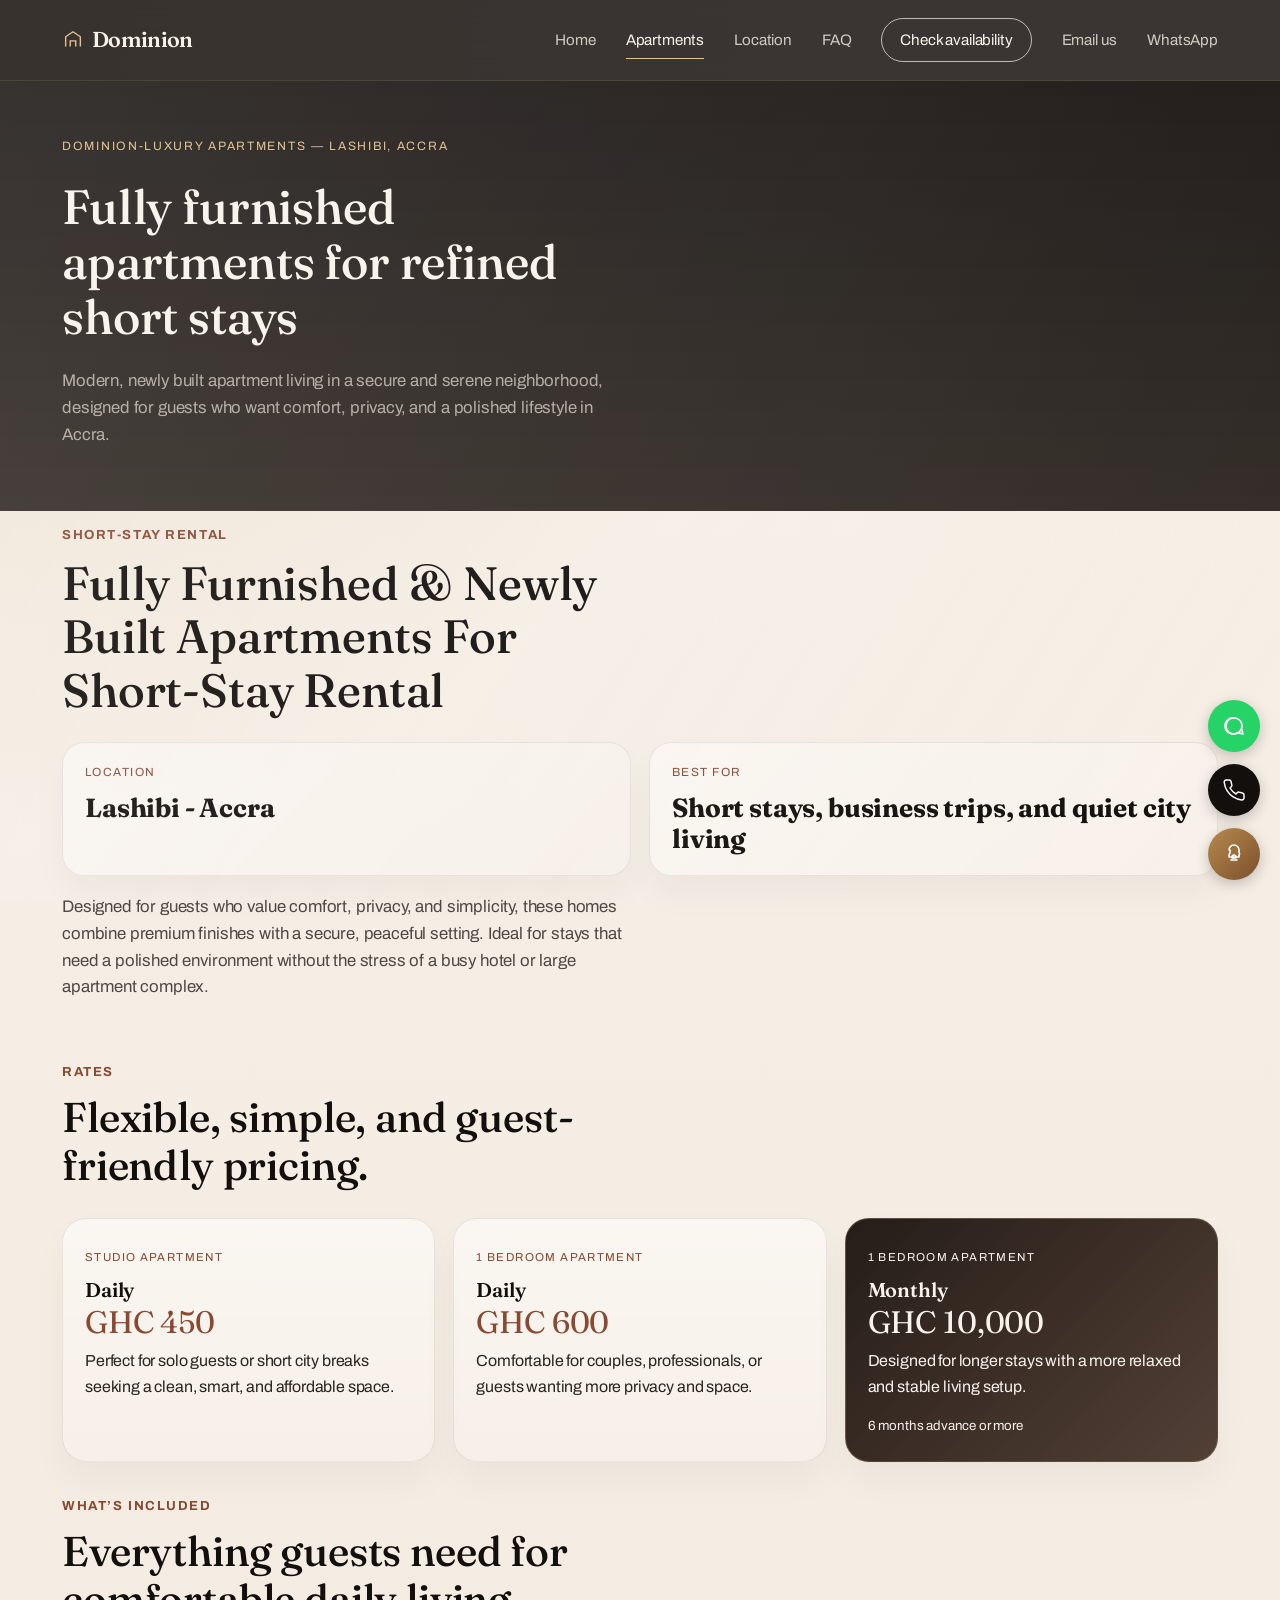
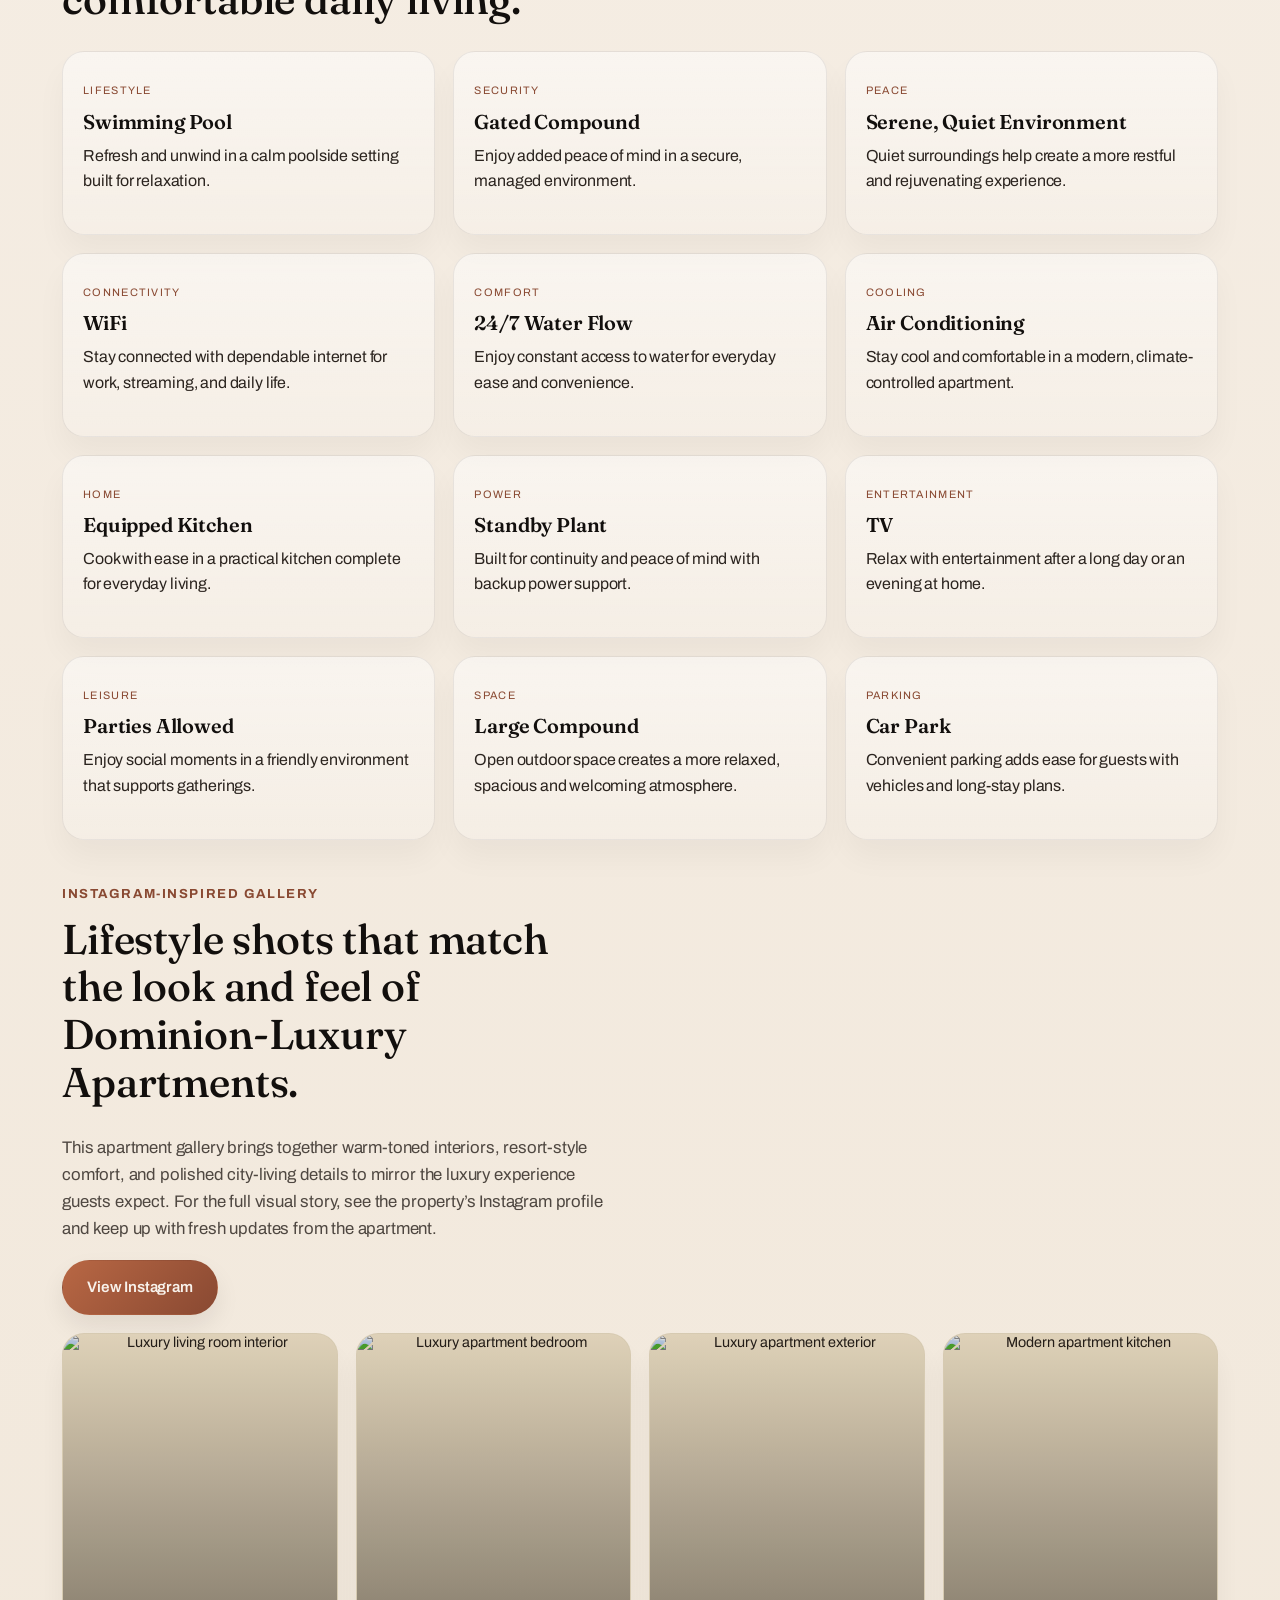
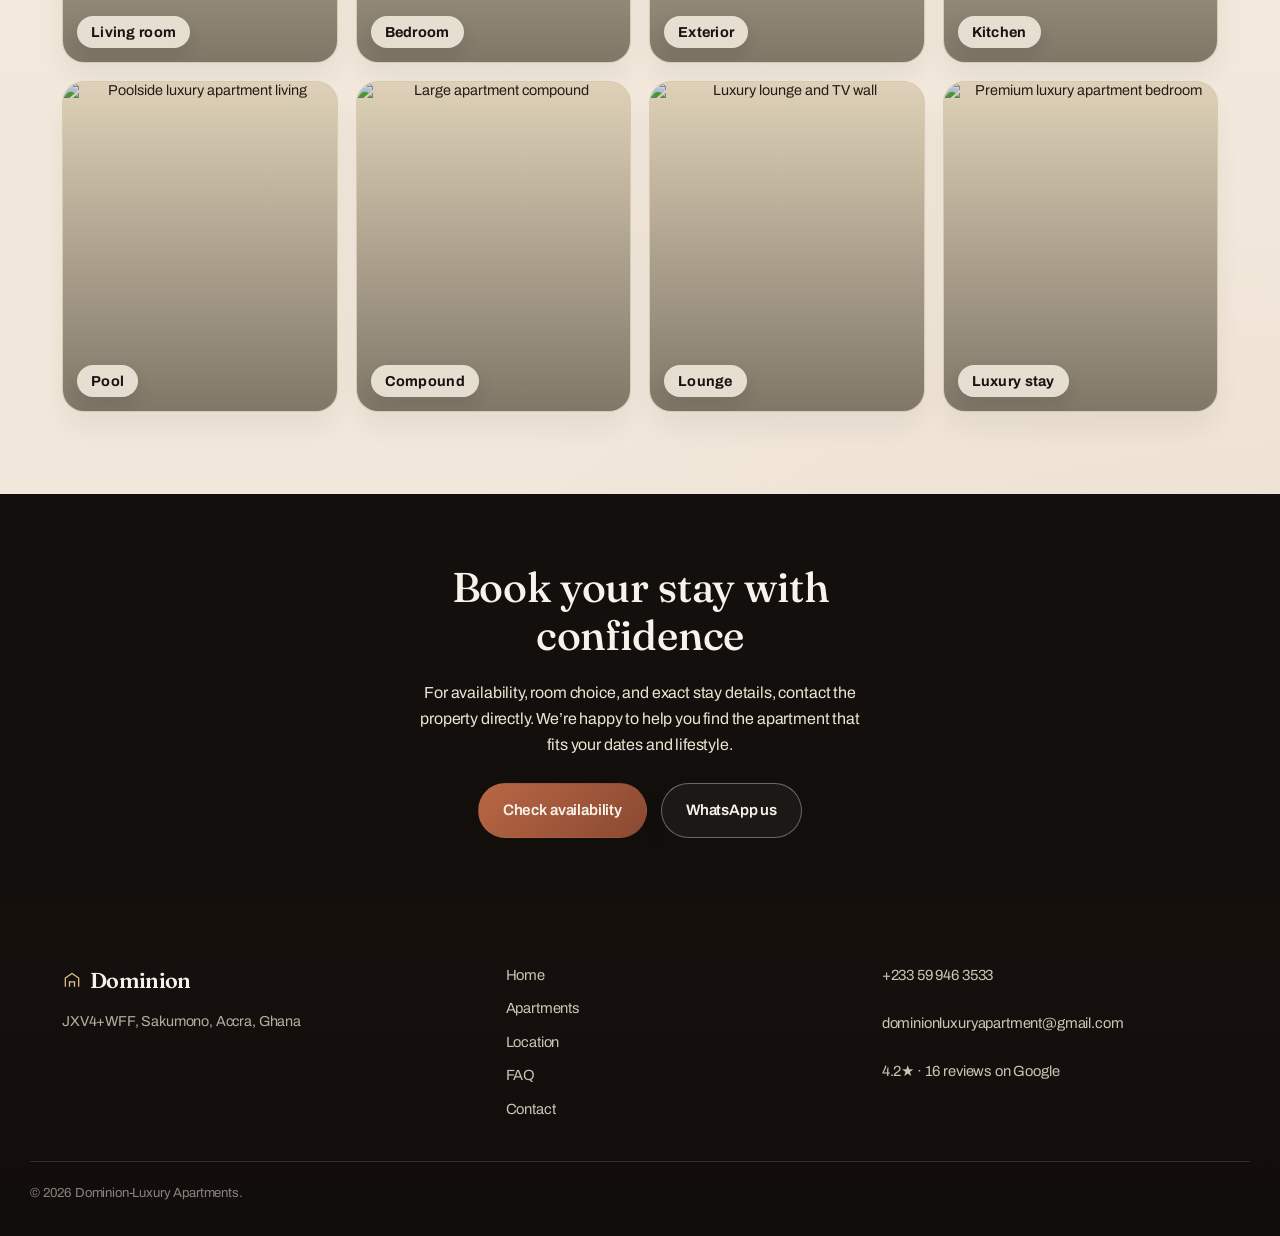
==== apartments.html @ fb604d4a "Improve mobile menu access links" ====
<!DOCTYPE html>
<html lang="en">
<head>
<meta charset="UTF-8">
<meta name="viewport" content="width=device-width, initial-scale=1.0">
<title>Rooms &amp; the Stay — Dominion-Luxury Apartments, Sakumono</title>
<meta name="description" content="Explore the rooms and atmosphere at Dominion-Luxury Apartments in Sakumono, Accra — a boutique boutique-hotel feel with direct booking support.">
<meta property="og:title" content="Rooms & the Stay — Dominion-Luxury Apartments, Sakumono">
<meta property="og:description" content="Explore the rooms and atmosphere at Dominion-Luxury Apartments in Sakumono, Accra — a boutique boutique-hotel feel with direct booking support.">
<meta property="og:type" content="website">
<meta property="og:url" content="https://www.dominionluxuryapartments.com/apartments.html">
<meta property="og:image" content="https://images.unsplash.com/photo-1494526585095-c41746248156?auto=format&fit=crop&w=1200&q=80">
<meta name="twitter:card" content="summary_large_image">
<meta name="twitter:title" content="Rooms & the Stay — Dominion-Luxury Apartments, Sakumono">
<meta name="twitter:description" content="Explore the rooms and atmosphere at Dominion-Luxury Apartments in Sakumono, Accra — a boutique boutique-hotel feel with direct booking support.">
<meta name="twitter:image" content="https://images.unsplash.com/photo-1494526585095-c41746248156?auto=format&fit=crop&w=1200&q=80">
<link rel="icon" href="data:image/svg+xml,%3Csvg xmlns='http://www.w3.org/2000/svg' viewBox='0 0 24 24'%3E%3Crect width='24' height='24' fill='%231C1712'/%3E%3Cpath d='M6 18V9l6-4 6 4v9' stroke='%23AD8A4E' stroke-width='1.6' fill='none'/%3E%3C/svg%3E">
<link rel="preconnect" href="https://fonts.googleapis.com">
<link rel="preconnect" href="https://fonts.gstatic.com" crossorigin>
<link href="https://fonts.googleapis.com/css2?family=Fraunces:ital,opsz,wght@0,9..144,400;0,9..144,500;0,9..144,600;1,9..144,500&family=Archivo:wght@400;500;600;700&display=swap" rel="stylesheet">
<link rel="stylesheet" href="styles.css">
</head>
<body data-page="apartments">

<a class="skip-link" href="#main">Skip to content</a>

<header class="site-header" id="siteHeader">
  <div class="wrap header-inner">
    <a class="wordmark" href="index.html">
      <span class="wordmark-mark" aria-hidden="true">
        <svg viewBox="0 0 24 24" width="22" height="22"><path d="M4 19V8.5L12 3l8 5.5V19" stroke="currentColor" stroke-width="1.5" fill="none" stroke-linejoin="round"/><path d="M9 19v-6h6v6" stroke="currentColor" stroke-width="1.5" fill="none"/></svg>
      </span>
      Dominion
    </a>
    <nav class="main-nav" id="mainNav" aria-label="Primary">
      <a href="index.html">Home</a>
      <a href="apartments.html" class="is-active">Apartments</a>
      <a href="location.html">Location</a>
      <a href="faq.html">FAQ</a>
      <a href="contact.html" class="nav-cta">Check availability</a>
      <a href="mailto:dominionluxuryapartment@gmail.com">Email us</a>
      <a href="https://wa.me/233599463533?text=Hello%20Dominion-Luxury%20Apartments%2C%20I%27d%20like%20to%20check%20availability%20for%20a%20stay." target="_blank" rel="noopener">WhatsApp</a>
    </nav>
    <button class="nav-toggle" id="navToggle" aria-expanded="false" aria-controls="mainNav" aria-label="Open menu">
      <span></span><span></span><span></span>
    </button>
  </div>
</header>

<main id="main">

  <section class="page-banner">
    <div class="wrap">
      <p class="hero-tag">Dominion-Luxury Apartments — Lashibi, Accra</p>
      <h1>Fully furnished apartments for refined short stays</h1>
      <p class="section-lead">Modern, newly built apartment living in a secure and serene neighborhood, designed for guests who want comfort, privacy, and a polished lifestyle in Accra.</p>
    </div>
  </section>

  <section class="about-stay">
    <div class="wrap">
      <div class="offer-header">
        <p class="eyebrow">Short-stay rental</p>
        <h2>Fully Furnished &amp; Newly Built Apartments For Short-Stay Rental</h2>
      </div>
      <div class="property-summary">
        <div class="summary-card">
          <span>Location</span>
          <strong>Lashibi - Accra</strong>
        </div>
        <div class="summary-card">
          <span>Best for</span>
          <strong>Short stays, business trips, and quiet city living</strong>
        </div>
      </div>
      <p class="section-lead">Designed for guests who value comfort, privacy, and simplicity, these homes combine premium finishes with a secure, peaceful setting. Ideal for stays that need a polished environment without the stress of a busy hotel or large apartment complex.</p>
    </div>
  </section>

  <section class="rates-section">
    <div class="wrap">
      <div class="section-heading">
        <p class="eyebrow">Rates</p>
        <h2>Flexible, simple, and guest-friendly pricing.</h2>
      </div>

      <div class="rate-cards">
        <article class="rate-card">
          <span class="rate-label">Studio Apartment</span>
          <h3>Daily</h3>
          <p class="rate-price">GHC 450</p>
          <p>Perfect for solo guests or short city breaks seeking a clean, smart, and affordable space.</p>
        </article>

        <article class="rate-card">
          <span class="rate-label">1 Bedroom Apartment</span>
          <h3>Daily</h3>
          <p class="rate-price">GHC 600</p>
          <p>Comfortable for couples, professionals, or guests wanting more privacy and space.</p>
        </article>

        <article class="rate-card is-featured">
          <span class="rate-label">1 Bedroom Apartment</span>
          <h3>Monthly</h3>
          <p class="rate-price">GHC 10,000</p>
          <p>Designed for longer stays with a more relaxed and stable living setup.</p>
          <small>6 months advance or more</small>
        </article>
      </div>
    </div>
  </section>

  <section class="amenity-section">
    <div class="wrap">
      <div class="section-heading">
        <p class="eyebrow">What’s included</p>
        <h2>Everything guests need for comfortable daily living.</h2>
      </div>

      <div class="amenity-grid">
        <div class="amenity-item"><span class="amenity-tag">Lifestyle</span><h3>Swimming Pool</h3><p>Refresh and unwind in a calm poolside setting built for relaxation.</p></div>
        <div class="amenity-item"><span class="amenity-tag">Security</span><h3>Gated Compound</h3><p>Enjoy added peace of mind in a secure, managed environment.</p></div>
        <div class="amenity-item"><span class="amenity-tag">Peace</span><h3>Serene, Quiet Environment</h3><p>Quiet surroundings help create a more restful and rejuvenating experience.</p></div>
        <div class="amenity-item"><span class="amenity-tag">Connectivity</span><h3>WiFi</h3><p>Stay connected with dependable internet for work, streaming, and daily life.</p></div>
        <div class="amenity-item"><span class="amenity-tag">Comfort</span><h3>24/7 Water Flow</h3><p>Enjoy constant access to water for everyday ease and convenience.</p></div>
        <div class="amenity-item"><span class="amenity-tag">Cooling</span><h3>Air Conditioning</h3><p>Stay cool and comfortable in a modern, climate-controlled apartment.</p></div>
        <div class="amenity-item"><span class="amenity-tag">Home</span><h3>Equipped Kitchen</h3><p>Cook with ease in a practical kitchen complete for everyday living.</p></div>
        <div class="amenity-item"><span class="amenity-tag">Power</span><h3>Standby Plant</h3><p>Built for continuity and peace of mind with backup power support.</p></div>
        <div class="amenity-item"><span class="amenity-tag">Entertainment</span><h3>TV</h3><p>Relax with entertainment after a long day or an evening at home.</p></div>
        <div class="amenity-item"><span class="amenity-tag">Leisure</span><h3>Parties Allowed</h3><p>Enjoy social moments in a friendly environment that supports gatherings.</p></div>
        <div class="amenity-item"><span class="amenity-tag">Space</span><h3>Large Compound</h3><p>Open outdoor space creates a more relaxed, spacious and welcoming atmosphere.</p></div>
        <div class="amenity-item"><span class="amenity-tag">Parking</span><h3>Car Park</h3><p>Convenient parking adds ease for guests with vehicles and long-stay plans.</p></div>
      </div>
    </div>
  </section>

  <section class="gallery-section" id="gallery">
    <div class="wrap">
      <div class="section-heading">
        <p class="eyebrow">Instagram-inspired gallery</p>
        <h2>Lifestyle shots that match the look and feel of Dominion-Luxury Apartments.</h2>
      </div>
      <p class="section-lead">This apartment gallery brings together warm-toned interiors, resort-style comfort, and polished city-living details to mirror the luxury experience guests expect. For the full visual story, see the property’s Instagram profile and keep up with fresh updates from the apartment.</p>
      <div class="gallery-cta-row">
        <a class="btn btn-primary" href="https://www.instagram.com/dominion_luxury_apartments/" target="_blank" rel="noopener">View Instagram</a>
      </div>
      <div class="gallery-grid" id="galleryGrid">
        <button type="button" class="gallery-tile image-tile" data-caption="Luxury apartment living with resort-style comfort" data-image="https://images.unsplash.com/photo-1505693416388-ac5ce068fe85?auto=format&fit=crop&w=900&q=80">
          <img src="https://images.unsplash.com/photo-1505693416388-ac5ce068fe85?auto=format&fit=crop&w=900&q=80" alt="Luxury living room interior" loading="lazy" />
          <span>Living room</span>
        </button>
        <button type="button" class="gallery-tile image-tile" data-caption="Modern bedroom with calm, elevated luxury styling" data-image="https://images.unsplash.com/photo-1494526585095-c41746248156?auto=format&fit=crop&w=900&q=80">
          <img src="https://images.unsplash.com/photo-1494526585095-c41746248156?auto=format&fit=crop&w=900&q=80" alt="Luxury apartment bedroom" loading="lazy" />
          <span>Bedroom</span>
        </button>
        <button type="button" class="gallery-tile image-tile" data-caption="Secure and polished apartment entrance with a boutique feel" data-image="https://images.unsplash.com/photo-1512917774080-9991f1c4c750?auto=format&fit=crop&w=900&q=80">
          <img src="https://images.unsplash.com/photo-1512917774080-9991f1c4c750?auto=format&fit=crop&w=900&q=80" alt="Luxury apartment exterior" loading="lazy" />
          <span>Exterior</span>
        </button>
        <button type="button" class="gallery-tile image-tile" data-caption="Warm-toned, practical kitchen styled for everyday comfort" data-image="https://images.unsplash.com/photo-1484154218962-a197022b5858?auto=format&fit=crop&w=900&q=80">
          <img src="https://images.unsplash.com/photo-1484154218962-a197022b5858?auto=format&fit=crop&w=900&q=80" alt="Modern apartment kitchen" loading="lazy" />
          <span>Kitchen</span>
        </button>
        <button type="button" class="gallery-tile image-tile" data-caption="Resort-style pool area and relaxed exterior atmosphere" data-image="https://images.unsplash.com/photo-1566073771259-6a8506099945?auto=format&fit=crop&w=900&q=80">
          <img src="https://images.unsplash.com/photo-1566073771259-6a8506099945?auto=format&fit=crop&w=900&q=80" alt="Poolside luxury apartment living" loading="lazy" />
          <span>Pool</span>
        </button>
        <button type="button" class="gallery-tile image-tile" data-caption="Spacious compound giving the home a relaxed, premium feel" data-image="https://images.unsplash.com/photo-1502672260266-1c1ef2d93688?auto=format&fit=crop&w=900&q=80">
          <img src="https://images.unsplash.com/photo-1502672260266-1c1ef2d93688?auto=format&fit=crop&w=900&q=80" alt="Large apartment compound" loading="lazy" />
          <span>Compound</span>
        </button>
        <button type="button" class="gallery-tile image-tile" data-caption="Comfortable lounge setup for a premium residential experience" data-image="https://images.unsplash.com/photo-1505693416388-ac5ce068fe85?auto=format&fit=crop&w=900&q=80">
          <img src="https://images.unsplash.com/photo-1505693416388-ac5ce068fe85?auto=format&fit=crop&w=900&q=80" alt="Luxury lounge and TV wall" loading="lazy" />
          <span>Lounge</span>
        </button>
        <button type="button" class="gallery-tile image-tile" data-caption="A premium, airy look for a boutique apartment stay" data-image="https://images.unsplash.com/photo-1494526585095-c41746248156?auto=format&fit=crop&w=900&q=80">
          <img src="https://images.unsplash.com/photo-1494526585095-c41746248156?auto=format&fit=crop&w=900&q=80" alt="Premium luxury apartment bedroom" loading="lazy" />
          <span>Luxury stay</span>
        </button>
      </div>
    </div>
  </section>

  <section class="cta-band">
    <div class="wrap cta-band-inner">
      <h2>Book your stay with confidence</h2>
      <p>For availability, room choice, and exact stay details, contact the property directly. We’re happy to help you find the apartment that fits your dates and lifestyle.</p>
      <div class="hero-actions">
        <a class="btn btn-primary" href="contact.html">Check availability</a>
        <a class="btn btn-ghost-dark" href="https://wa.me/233599463533?text=Hello%20Dominion-Luxury%20Apartments%2C%20I%20want%20to%20enquire%20about%20a%20studio%20or%201-bedroom%20apartment%20in%20Lashibi." target="_blank" rel="noopener">WhatsApp us</a>
      </div>
    </div>
  </section>

</main>

<footer class="site-footer">
  <div class="wrap footer-inner">
    <div class="footer-brand">
      <a class="wordmark" href="index.html">
        <span class="wordmark-mark" aria-hidden="true">
          <svg viewBox="0 0 24 24" width="20" height="20"><path d="M4 19V8.5L12 3l8 5.5V19" stroke="currentColor" stroke-width="1.5" fill="none" stroke-linejoin="round"/><path d="M9 19v-6h6v6" stroke="currentColor" stroke-width="1.5" fill="none"/></svg>
        </span>
        Dominion
      </a>
      <p>JXV4+WFF, Sakumono, Accra, Ghana</p>
    </div>
    <nav class="footer-nav" aria-label="Footer">
      <a href="index.html">Home</a>
      <a href="apartments.html">Apartments</a>
      <a href="location.html">Location</a>
      <a href="faq.html">FAQ</a>
      <a href="contact.html">Contact</a>
    </nav>
    <div class="footer-contact">
      <p><a href="tel:+233599463533">+233 59 946 3533</a></p>
      <p><a href="mailto:dominionluxuryapartment@gmail.com">dominionluxuryapartment@gmail.com</a></p>
      <p><a href="https://www.google.com/maps/search/?api=1&query=JXV4%2BWFF+Sakumono" target="_blank" rel="noopener">4.2★ · 16 reviews on Google</a></p>
    </div>
  </div>
  <div class="wrap footer-bottom">
    <p>© 2026 Dominion-Luxury Apartments.</p>
  </div>
</footer>

<!-- Lightbox -->
<div class="lightbox" id="lightbox" hidden>
  <button type="button" class="lightbox-close" id="lightboxClose" aria-label="Close photo">&times;</button>
  <div class="lightbox-content">
    <img id="lightboxImage" src="" alt="" />
    <p id="lightboxCaption"></p>
  </div>
</div>

<script src="script.js"></script>
</body>
</html>
---- styles.css ----
/* ==========================================================================
   Dominion-Luxury Apartments — stylesheet
   Palette: warm plaster/ink ground, laterite clay + brass accents
   Type: Fraunces (display) / Archivo (body, UI)
   ========================================================================== */

:root {
  --ink: #120f0d;
  --ink-soft: #2b241f;
  --plaster: #f8f2eb;
  --plaster-deep: #e9dbc0;
  --clay: #b86744;
  --clay-deep: #894932;
  --brass: #b48b56;
  --brass-light: #e2c393;
  --stone: #eee3d1;
  --stone-line: rgba(55, 41, 34, 0.12);
  --whatsapp: #25D366;
  --whatsapp-deep: #1DA851;
  --rose: #f0d5c1;
  --shadow-soft: rgba(15, 10, 9, 0.14);
  --panel: rgba(255,255,255,0.16);
  --panel-strong: rgba(255,255,255,0.22);

  --font-display: 'Fraunces', Georgia, serif;
  --font-body: 'Archivo', -apple-system, sans-serif;

  --max-width: 1220px;
  --radius-sm: 14px;
  --radius-md: 24px;
}

* { box-sizing: border-box; }

html {
  scroll-behavior: smooth;
  scroll-padding-top: 84px;
}

body {
  margin: 0;
  background:
    radial-gradient(circle at top left, rgba(180, 139, 86, 0.18), transparent 18%),
    radial-gradient(circle at bottom right, rgba(184, 103, 68, 0.12), transparent 24%),
    linear-gradient(180deg, #f7f0e8 0%, #f0e6d8 100%);
  color: var(--ink-soft);
  font-family: var(--font-body);
  font-size: 1rem;
  line-height: 1.6;
  -webkit-font-smoothing: antialiased;
  letter-spacing: -0.01em;
}

body::before {
  content: "";
  position: fixed;
  inset: 0;
  pointer-events: none;
  background: linear-gradient(120deg, rgba(255,255,255,0.12), rgba(255,255,255,0));
  z-index: 0;
}

img, svg { max-width: 100%; display: block; }

.wrap {
  max-width: var(--max-width);
  margin: 0 auto;
  padding: 0 32px;
}

h1, h2, h3 {
  font-family: var(--font-display);
  color: var(--ink);
  margin: 0 0 0.5em;
  line-height: 1.15;
  font-weight: 500;
}

h2 { font-size: clamp(1.9rem, 1.4rem + 2vw, 2.6rem); max-width: 20ch; }
h3 { font-size: 1.25rem; font-weight: 600; }

p { margin: 0 0 1em; max-width: 62ch; }

a { color: inherit; }

.text-link {
  color: var(--clay-deep);
  text-decoration: underline;
  text-underline-offset: 2px;
}

.maps-link {
  color: var(--clay-deep);
  text-decoration: underline;
  text-underline-offset: 2px;
  font-size: 0.95rem;
}

.skip-link {
  position: absolute;
  left: -9999px;
  top: 0;
  background: var(--ink);
  color: var(--plaster);
  padding: 10px 18px;
  z-index: 100;
}
.skip-link:focus { left: 16px; top: 16px; }

:focus-visible {
  outline: 2px solid var(--clay);
  outline-offset: 3px;
}

.section-lead {
  color: var(--ink-soft);
  opacity: 0.82;
  max-width: 56ch;
  font-size: 1.05rem;
}

/* ---------- Buttons ---------- */
.btn {
  display: inline-flex;
  align-items: center;
  gap: 8px;
  padding: 14px 24px;
  border-radius: 999px;
  font-family: var(--font-body);
  font-weight: 600;
  font-size: 0.95rem;
  text-decoration: none;
  border: 1.5px solid transparent;
  cursor: pointer;
  transition: transform 0.22s ease, box-shadow 0.22s ease, background-color 0.18s ease, color 0.18s ease, border-color 0.18s ease;
  box-shadow: 0 12px 24px rgba(26, 18, 13, 0.08);
}
.btn:hover {
  transform: translateY(-2px);
  box-shadow: 0 18px 28px rgba(26, 18, 13, 0.1);
}
.btn-primary { background: linear-gradient(135deg, var(--clay) 0%, var(--clay-deep) 100%); color: var(--plaster); }
.btn-primary:hover { background: linear-gradient(135deg, var(--clay-deep) 0%, #6d2e1f 100%); }
.btn-ghost { background: rgba(255,255,255,0.18); border-color: rgba(17,12,10,0.2); color: var(--ink); }
.btn-ghost:hover { background: var(--ink); color: var(--plaster); }
.btn-ghost-dark { background: rgba(255,255,255,0.04); border-color: rgba(240,233,220,0.38); color: var(--plaster); }
.btn-ghost-dark:hover { background: var(--plaster); color: var(--ink); }
.btn-whatsapp { background: linear-gradient(135deg, var(--whatsapp) 0%, var(--whatsapp-deep) 100%); color: #fff; margin-top: 18px; }
.btn-whatsapp:hover { box-shadow: 0 16px 28px rgba(37, 211, 102, 0.26); }
.whatsapp-hint { font-size: 0.85rem; opacity: 0.65; margin-top: 8px; }

/* ---------- Header ---------- */
.site-header {
  position: sticky;
  top: 0;
  z-index: 50;
  background: rgba(17, 12, 10, 0.82);
  backdrop-filter: blur(16px);
  transition: box-shadow 0.25s ease, background 0.25s ease;
  border-bottom: 1px solid rgba(220, 193, 138, 0.12);
}
.site-header.is-scrolled { box-shadow: 0 12px 28px rgba(15,10,9,0.14); background: rgba(17, 12, 10, 0.92); }
.header-inner {
  display: flex;
  align-items: center;
  justify-content: space-between;
  padding-top: 18px;
  padding-bottom: 18px;
}
.wordmark {
  display: inline-flex;
  align-items: center;
  gap: 8px;
  font-family: var(--font-display);
  font-size: 1.35rem;
  font-weight: 600;
  text-decoration: none;
  color: var(--plaster);
  letter-spacing: -0.03em;
}
.wordmark-mark { color: var(--brass-light); display: inline-flex; }

.main-nav { display: flex; align-items: center; gap: 30px; font-size: 0.95rem; }
.main-nav a {
  text-decoration: none;
  color: rgba(245,239,230,0.8);
  padding: 6px 0;
  border-bottom: 1.5px solid transparent;
  transition: border-color 0.15s ease, color 0.15s ease, transform 0.2s ease;
}
.main-nav a:hover, .main-nav a.is-active:not(.nav-cta) { border-color: var(--brass-light); color: var(--plaster); }
.main-nav a.nav-cta {
  border: 1.5px solid rgba(245,239,230,0.72);
  border-radius: 999px;
  padding: 9px 18px;
  color: var(--plaster);
}
.main-nav a.nav-cta:hover, .main-nav a.nav-cta.is-active { background: var(--plaster); color: var(--ink); }

.nav-toggle {
  display: none;
  flex-direction: column;
  justify-content: center;
  gap: 5px;
  width: 38px;
  height: 38px;
  background: none;
  border: none;
  cursor: pointer;
  padding: 0;
}
.nav-toggle span { display: block; height: 1.5px; background: var(--ink); width: 100%; transition: transform 0.2s ease, opacity 0.2s ease; }
.nav-toggle[aria-expanded="true"] span:nth-child(1) { transform: translateY(6.5px) rotate(45deg); }
.nav-toggle[aria-expanded="true"] span:nth-child(2) { opacity: 0; }
.nav-toggle[aria-expanded="true"] span:nth-child(3) { transform: translateY(-6.5px) rotate(-45deg); }

/* ---------- Hero (home) ---------- */
.hero {
  position: relative;
  padding: 0 0 30px;
  overflow: hidden;
}
.hero::before {
  content: "";
  position: absolute;
  inset: 0;
  background:
    linear-gradient(135deg, rgba(18, 14, 12, 0.86), rgba(42, 30, 23, 0.66)),
    url('https://images.unsplash.com/photo-1505693416388-ac5ce068fe85?auto=format&fit=crop&w=1700&q=80') center/cover no-repeat;
  border-radius: 0 0 38px 38px;
  z-index: 0;
}
.hero::after {
  content: "";
  position: absolute;
  inset: auto 4% 18% auto;
  width: 420px;
  height: 420px;
  background: radial-gradient(circle, rgba(226, 195, 147, 0.28), transparent 68%);
  filter: blur(12px);
  pointer-events: none;
}
.hero-inner {
  position: relative;
  z-index: 1;
  display: grid;
  grid-template-columns: 1.12fr 0.88fr;
  gap: 52px;
  align-items: center;
  padding-top: 74px;
  padding-bottom: 86px;
}
.hero-copy {
  color: var(--plaster);
  padding-left: 10px;
}
.hero-tag {
  font-size: 0.76rem;
  color: var(--brass-light);
  margin-bottom: 22px;
  opacity: 0;
  animation: rise 0.6s ease 0.05s forwards;
  letter-spacing: 0.14em;
  text-transform: uppercase;
}
.hero-title {
  color: var(--plaster);
  font-size: clamp(3.1rem, 2.1rem + 2.8vw, 5.7rem);
  max-width: 9.5ch;
  opacity: 0;
  animation: rise 0.7s ease 0.18s forwards;
  line-height: 0.9;
  letter-spacing: -0.055em;
}
.hero-sub {
  color: rgba(245,239,230,0.82);
  font-size: 1.08rem;
  max-width: 48ch;
  opacity: 0;
  animation: rise 0.7s ease 0.32s forwards;
}
.hero-actions {
  display: flex;
  gap: 14px;
  flex-wrap: wrap;
  margin-top: 14px;
}
.hero .hero-actions {
  opacity: 0;
  animation: rise 0.7s ease 0.46s forwards;
}
@keyframes rise { from { opacity: 0; transform: translateY(14px); } to { opacity: 1; transform: translateY(0); } }
@media (prefers-reduced-motion: reduce) {
  .hero-tag, .hero-title, .hero-sub, .hero .hero-actions { animation: none; opacity: 1; }
}
.hero-art {
  display: flex;
  justify-content: center;
  position: relative;
  min-height: 430px;
}
.hero-art::before {
  content: "";
  position: absolute;
  width: 82%;
  height: 82%;
  right: 0;
  top: 10%;
  background: radial-gradient(circle at center, rgba(226,195,147,0.3), rgba(26,18,13,0) 68%);
  filter: blur(14px);
}
.hero-video-wrap {
  position: absolute;
  inset: 6% 4% 8% 8%;
  border-radius: 28px;
  overflow: hidden;
  border: 1px solid rgba(226,195,147,0.18);
  box-shadow: 0 28px 52px rgba(12,8,7,0.24);
  opacity: 0.86;
}
.hero-video {
  width: 100%;
  height: 100%;
  object-fit: cover;
  filter: saturate(0.9) contrast(1.06) brightness(0.75);
}
.hero-photo-stack {
  position: relative;
  width: min(100%, 470px);
  height: 480px;
  z-index: 1;
}
.hero-photo {
  position: absolute;
  overflow: hidden;
  border-radius: 26px;
  border: 1px solid rgba(226,195,147,0.2);
  box-shadow: 0 28px 52px rgba(12, 8, 7, 0.22);
  background: #ddd;
}
.hero-photo img {
  width: 100%;
  height: 100%;
  object-fit: cover;
  display: block;
}
.hero-photo--main {
  width: 72%;
  height: 100%;
  right: 0;
  top: 0;
}
.hero-photo--small {
  width: 46%;
  height: 40%;
  left: 0;
}
.hero-photo--top {
  top: 12%;
}
.hero-photo--bottom {
  bottom: 8%;
}
.hero-panel {
  position: absolute;
  z-index: 2;
  display: flex;
  flex-direction: column;
  gap: 4px;
  padding: 16px 18px;
  border: 1px solid rgba(226,195,147,0.22);
  background: rgba(18, 15, 13, 0.72);
  backdrop-filter: blur(12px);
  color: var(--plaster);
  border-radius: 18px;
  box-shadow: 0 20px 40px rgba(0, 0, 0, 0.22);
}
.hero-panel strong {
  font-family: var(--font-display);
  font-weight: 500;
  letter-spacing: -0.04em;
  font-size: clamp(1.3rem, 1rem + 0.8vw, 2rem);
  line-height: 1.1;
}
.hero-panel small,
.hero-panel .panel-label {
  font-size: 0.68rem;
  letter-spacing: 0.14em;
  text-transform: uppercase;
  opacity: 0.78;
}
.hero-panel--big {
  left: 2%;
  top: 16%;
}
.hero-panel--small {
  right: 6%;
  bottom: 8%;
}
.building-svg {
  display: none;
}

.eyebrow {
  display: inline-block;
  margin: 0 0 12px;
  color: var(--clay-deep);
  font-size: 0.82rem;
  font-weight: 700;
  letter-spacing: 0.12em;
  text-transform: uppercase;
}

.section-heading {
  margin-bottom: 28px;
}

.reveal {
  opacity: 1;
  transform: none;
  transition: none;
}

.reveal.is-visible {
  opacity: 1;
  transform: none;
}

.signature-retreat {
  padding: 0;
  margin-top: -6px;
}

.signature-layout {
  display: grid;
  grid-template-columns: 1.08fr 0.92fr;
  gap: 18px;
  background: linear-gradient(135deg, rgba(18, 15, 13, 0.98), rgba(67, 48, 39, 0.96));
  border-radius: 30px;
  padding: 14px 18px;
  border: 1px solid rgba(226, 195, 147, 0.18);
  box-shadow: 0 32px 65px rgba(26, 18, 13, 0.12);
  color: var(--plaster);
}

.signature-copy h2 {
  color: var(--plaster);
  max-width: 12.5ch;
  font-size: clamp(2.2rem, 1.8rem + 1.3vw, 3.1rem);
}

.signature-copy p {
  color: rgba(245, 239, 230, 0.8);
  font-size: 1.04rem;
}

.signature-cards {
  display: grid;
  grid-template-columns: repeat(2, minmax(0, 1fr));
  gap: 16px;
  align-items: stretch;
}

.mini-card {
  position: relative;
  min-height: 150px;
  border-radius: 22px;
  padding: 18px 18px 14px;
  background-size: cover;
  background-position: center;
  background-repeat: no-repeat;
  border: 1px solid rgba(255,255,255,0.1);
  display: flex;
  flex-direction: column;
  justify-content: flex-end;
  box-shadow: inset 0 1px 0 rgba(255,255,255,0.08);
  overflow: hidden;
}

.mini-card::before {
  content: "";
  position: absolute;
  inset: 0;
  background: linear-gradient(180deg, rgba(18, 14, 10, 0.12), rgba(18, 14, 10, 0.72));
}

.mini-card > * {
  position: relative;
  z-index: 1;
}

.mini-card.tall {
  grid-row: span 2;
  min-height: 318px;
}

.mini-card.mood-suite {
  background-image: url('https://images.unsplash.com/photo-1505693416388-ac5ce068fe85?auto=format&fit=crop&w=900&q=80');
}

.mini-card.mood-coastal {
  background-image: url('https://images.unsplash.com/photo-1507525428034-b723cf961d3e?auto=format&fit=crop&w=900&q=80');
}

.mini-card.mood-private {
  background-image: url('https://images.unsplash.com/photo-1494526585095-c41746248156?auto=format&fit=crop&w=900&q=80');
}

.mini-card.accent {
  background-color: rgba(176, 91, 60, 0.18);
}

.mini-card span {
  font-size: 0.72rem;
  text-transform: uppercase;
  letter-spacing: 0.12em;
  color: rgba(245, 239, 230, 0.7);
}

.mini-card strong {
  display: block;
  margin-top: 10px;
  font-family: var(--font-display);
  font-size: clamp(1.4rem, 1.1rem + 0.8vw, 2.1rem);
  font-weight: 500;
  color: var(--plaster);
  line-height: 1.1;
}

.immersive-gallery {
  padding: 2px 0 10px;
}

.photo-wall {
  display: grid;
  grid-template-columns: 1.2fr 1fr 1fr;
  gap: 10px;
}

.photo-wall__item {
  position: relative;
  min-height: 190px;
  overflow: hidden;
  border-radius: 22px;
  border: 1px solid rgba(26, 18, 13, 0.08);
  box-shadow: 0 18px 34px rgba(28, 23, 18, 0.05);
}

.photo-wall__item img {
  width: 100%;
  height: 100%;
  object-fit: cover;
  display: block;
  transition: transform 0.3s ease;
}

.photo-wall__item:hover img {
  transform: scale(1.04);
}

.photo-wall__item--large {
  grid-row: span 2;
  min-height: 390px;
}

.photo-wall__item--tall {
  min-height: 250px;
}

.photo-wall__item--wide {
  grid-column: span 2;
  min-height: 200px;
}

.luxury-strip {
  padding: 0 0 8px;
}

.stats-row {
  display: grid;
  grid-template-columns: repeat(4, minmax(0, 1fr));
  gap: 16px;
}

.stat-pill {
  display: flex;
  flex-direction: column;
  align-items: center;
  justify-content: center;
  gap: 8px;
  min-height: 108px;
  background: linear-gradient(135deg, rgba(255,255,255,0.42), rgba(255,255,255,0.18));
  border: 1px solid rgba(26, 18, 13, 0.08);
  border-radius: 20px;
  box-shadow: 0 18px 30px rgba(26, 18, 13, 0.04);
  backdrop-filter: blur(2px);
}

.stat-value {
  font-family: var(--font-display);
  font-size: clamp(1.45rem, 1rem + 1vw, 2.1rem);
  color: var(--ink);
  line-height: 1;
}

.stat-label {
  font-size: 0.75rem;
  letter-spacing: 0.09em;
  text-transform: uppercase;
  color: rgba(42, 36, 32, 0.72);
}

.video-showcase {
  display: grid;
  grid-template-columns: 1.3fr 0.7fr;
  gap: 18px;
  align-items: center;
  margin-top: 18px;
  padding: 10px 0 0;
}

.video-showcase__frame {
  position: relative;
  overflow: hidden;
  background: #1c1714;
  border-radius: 28px;
  border: 1px solid rgba(26, 18, 13, 0.08);
  box-shadow: 0 24px 42px rgba(26, 18, 13, 0.08);
  min-height: 280px;
}

.video-showcase__frame video {
  width: 100%;
  height: 100%;
  display: block;
  object-fit: cover;
  min-height: 280px;
  filter: saturate(0.82) contrast(1.08);
}

.video-showcase__copy {
  background: linear-gradient(180deg, rgba(255,255,255,0.45), rgba(255,255,255,0.18));
  border: 1px solid rgba(26, 18, 13, 0.08);
  border-radius: 24px;
  padding: 24px 22px;
  box-shadow: 0 18px 34px rgba(28, 23, 18, 0.04);
}

.video-showcase__copy h3 {
  margin-bottom: 0;
  font-size: clamp(1.5rem, 1.15rem + 0.9vw, 2.1rem);
  max-width: 12ch;
}

.experience {
  padding: 10px 0 22px;
}

.experience-grid {
  display: grid;
  grid-template-columns: repeat(4, minmax(0, 1fr));
  gap: 18px;
}

.feature-card {
  background: linear-gradient(180deg, rgba(255,255,255,0.48), rgba(255,255,255,0.18));
  border: 1px solid rgba(26, 18, 13, 0.08);
  border-radius: 26px;
  padding: 26px 22px;
  box-shadow: 0 18px 34px rgba(28, 23, 18, 0.05);
  transition: transform 0.2s ease, border-color 0.2s ease, box-shadow 0.2s ease;
}

.feature-card:hover {
  transform: translateY(-5px);
  border-color: rgba(176, 91, 60, 0.42);
  box-shadow: 0 24px 34px rgba(28, 23, 18, 0.1);
}

.feature-card::before {
  content: "";
  display: block;
  width: 42px;
  height: 1px;
  background: linear-gradient(90deg, var(--clay), transparent);
  margin-bottom: 16px;
}

.feature-icon {
  display: inline-flex;
  align-items: center;
  justify-content: center;
  width: 46px;
  height: 46px;
  border-radius: 50%;
  background: rgba(173, 138, 78, 0.14);
  color: var(--clay-deep);
  font-size: 0.8rem;
  font-weight: 700;
  margin-bottom: 18px;
}

.feature-card h3 {
  margin-bottom: 10px;
}

.feature-card p {
  margin-bottom: 0;
  font-size: 0.95rem;
  color: var(--ink-soft);
}

.testimonial-band {
  padding: 0 0 20px;
}

.testimonial-wrap {
  background: linear-gradient(135deg, rgba(173, 138, 78, 0.08), rgba(156, 74, 46, 0.06));
  border: 1px solid var(--stone-line);
  border-radius: 26px;
  padding: 30px 28px;
  box-shadow: 0 22px 45px rgba(29, 18, 15, 0.05);
}

.testimonial-head {
  margin-bottom: 20px;
}

.testimonial-slider {
  display: grid;
  grid-template-columns: auto 1fr auto;
  gap: 18px;
  align-items: center;
}

.testimonial-panel {
  position: relative;
  min-height: 188px;
}

.testimonial {
  position: absolute;
  inset: 0;
  opacity: 0;
  visibility: hidden;
  transform: translateX(12px);
  transition: opacity 0.3s ease, transform 0.3s ease, visibility 0.3s ease;
  background: rgba(255, 255, 255, 0.3);
  border: 1px solid rgba(122, 95, 77, 0.18);
  border-radius: 18px;
  padding: 28px 24px;
}

.testimonial.is-active {
  opacity: 1;
  visibility: visible;
  transform: translateX(0);
}

.quote {
  font-family: var(--font-display);
  font-size: clamp(1.15rem, 1rem + 0.7vw, 1.6rem);
  line-height: 1.45;
  color: var(--ink);
  margin-bottom: 18px;
}

.person {
  display: flex;
  flex-direction: column;
  gap: 4px;
}

.person strong {
  font-size: 0.95rem;
  color: var(--clay-deep);
}

.person span {
  font-size: 0.82rem;
  color: var(--ink-soft);
  opacity: 0.7;
}

.slider-btn {
  width: 42px;
  height: 42px;
  border: 1px solid var(--stone-line);
  background: var(--plaster);
  color: var(--ink);
  border-radius: 50%;
  font-size: 1.3rem;
  cursor: pointer;
  transition: background 0.2s ease, transform 0.2s ease;
}

.slider-btn:hover {
  background: var(--ink);
  color: var(--plaster);
  transform: translateY(-1px);
}

.faq-section {
  padding: 0 0 12px;
}
.faq-section--page {
  padding-top: 20px;
}

.faq-wrap {
  display: grid;
  grid-template-columns: 0.9fr 1.1fr;
  gap: 32px;
  align-items: start;
}

.faq-wrap--page {
  padding-bottom: 20px;
}

.faq-list {
  display: grid;
  gap: 14px;
}

.faq-item {
  background: linear-gradient(180deg, rgba(255,255,255,0.4), rgba(255,255,255,0.2));
  border: 1px solid rgba(26, 18, 13, 0.08);
  border-radius: 20px;
  overflow: hidden;
  box-shadow: 0 12px 22px rgba(26,18,13,0.03);
}

.faq-question {
  width: 100%;
  display: flex;
  align-items: center;
  justify-content: space-between;
  gap: 16px;
  padding: 18px 20px;
  border: 0;
  background: transparent;
  color: var(--ink);
  text-align: left;
  font-size: 1rem;
  font-weight: 600;
  cursor: pointer;
  font-family: var(--font-body);
}

.faq-icon {
  display: inline-flex;
  align-items: center;
  justify-content: center;
  width: 24px;
  height: 24px;
  border-radius: 50%;
  background: rgba(156, 74, 46, 0.08);
  color: var(--clay-deep);
  font-size: 1.2rem;
  transition: transform 0.2s ease;
}

.faq-item.is-open .faq-icon {
  transform: rotate(45deg);
}

.faq-answer {
  max-height: 0;
  overflow: hidden;
  transition: max-height 0.25s ease;
}

.faq-item.is-open .faq-answer {
  max-height: 200px;
}

.faq-answer p {
  margin: 0;
  padding: 0 20px 18px;
  color: var(--ink-soft);
}

/* ---------- Page banner (subpages) ---------- */
.page-banner {
  padding: 56px 0 44px;
  background: linear-gradient(180deg, rgba(20,15,13,0.96), rgba(29,22,18,0.9));
  color: var(--plaster);
  border-bottom: 1px solid rgba(220, 193, 138, 0.12);
}
.page-banner h1 { font-size: clamp(2.1rem, 1.6rem + 2vw, 3rem); max-width: 18ch; color: var(--plaster); }
.page-banner .section-lead { color: rgba(245,239,230,0.8); }
.page-banner .hero-tag { color: var(--brass-light); }
.page-banner .btn { margin-top: 8px; }

/* ---------- Intro / fact strip ---------- */
.intro { padding: 4px 0 6px; }
.intro-lead { font-family: var(--font-display); font-size: clamp(1.15rem, 1rem + 0.6vw, 1.4rem); font-weight: 400; color: var(--ink); max-width: 62ch; line-height: 1.5; margin-bottom: 8px; }
.fact-strip { display: grid; grid-template-columns: repeat(4, auto); gap: 8px 14px; margin: 0; padding-top: 8px; border-top: 1px solid var(--stone-line); width: fit-content; }
.fact-strip dt { font-size: 0.82rem; color: var(--ink-soft); opacity: 0.7; margin-bottom: 2px; }
.fact-strip dd { margin: 0; font-family: var(--font-display); font-size: 1.5rem; color: var(--clay); }
@media (max-width: 560px) { .fact-strip { grid-template-columns: repeat(2, auto); } }

/* ---------- Why stay ---------- */
.why-stay { padding: 0 0 10px; margin-top: 0; }
.value-cards { display: grid; grid-template-columns: repeat(4, 1fr); gap: 1px; background: var(--stone-line); border: 1px solid var(--stone-line); margin-top: 10px; }
.value-card { background: var(--plaster); padding: 18px 14px; }
.value-card svg { width: 24px; height: 24px; color: var(--clay); margin-bottom: 12px; }
.value-card h3 { font-size: 1.05rem; margin-bottom: 6px; }
.value-card p { font-size: 0.92rem; margin: 0; }
@media (max-width: 900px) { .value-cards { grid-template-columns: repeat(2, 1fr); } }
@media (max-width: 560px) { .value-cards { grid-template-columns: 1fr; } }

/* ---------- Location preview (home) & map ---------- */
.location-preview { padding: 8px 0 20px; background: var(--plaster-deep); }
.location-preview-inner { display: grid; grid-template-columns: 1fr 1fr; gap: 20px; align-items: center; padding-top: 10px; padding-bottom: 10px; }
.map-embed { position: relative; width: 100%; padding-bottom: 66%; border-radius: var(--radius-md); overflow: hidden; border: 1px solid var(--stone-line); }
.map-embed--large { padding-bottom: 40%; }
.map-embed iframe { position: absolute; inset: 0; width: 100%; height: 100%; border: 0; }
.map-caption { font-size: 0.85rem; opacity: 0.65; margin: 10px 0 0; }
@media (max-width: 860px) { .location-preview-inner { grid-template-columns: 1fr; } .map-embed--large { padding-bottom: 66%; } }

/* ---------- About the stay / gallery (apartments page) ---------- */
.about-stay { padding: 10px 0 30px; }
.offer-header h2 {
  max-width: 18ch;
  font-size: clamp(2.2rem, 1.8rem + 1.4vw, 3.2rem);
}
.property-summary {
  display: grid;
  grid-template-columns: repeat(2, minmax(0, 1fr));
  gap: 18px;
  margin: 24px 0 18px;
}
.summary-card {
  background: linear-gradient(135deg, rgba(255,255,255,0.45), rgba(255,255,255,0.18));
  border: 1px solid rgba(26,18,13,0.08);
  border-radius: 22px;
  padding: 20px 22px;
  box-shadow: 0 18px 34px rgba(28, 23, 18, 0.04);
}
.summary-card span {
  display: block;
  font-size: 0.74rem;
  text-transform: uppercase;
  letter-spacing: 0.12em;
  color: var(--clay-deep);
  margin-bottom: 10px;
}
.summary-card strong {
  display: block;
  font-family: var(--font-display);
  font-size: clamp(1.2rem, 1rem + 0.8vw, 1.8rem);
  line-height: 1.2;
  color: var(--ink);
}
.rates-section {
  padding: 10px 0 20px;
}
.rate-cards {
  display: grid;
  grid-template-columns: repeat(3, minmax(0, 1fr));
  gap: 18px;
  margin-top: 20px;
}
.rate-card {
  background: linear-gradient(180deg, rgba(255,255,255,0.5), rgba(255,255,255,0.18));
  border: 1px solid rgba(26,18,13,0.08);
  border-radius: 24px;
  padding: 24px 22px;
  box-shadow: 0 18px 36px rgba(28, 23, 18, 0.04);
}
.rate-card.is-featured {
  background: linear-gradient(135deg, rgba(26,18,13,0.95), rgba(64,44,34,0.9));
  border-color: rgba(226,195,147,0.22);
  color: var(--plaster);
}
.rate-card.is-featured .rate-label,
.rate-card.is-featured .rate-price,
.rate-card.is-featured small,
.rate-card.is-featured h3,
.rate-card.is-featured p {
  color: var(--plaster);
}
.rate-card .rate-label {
  display: inline-block;
  font-size: 0.72rem;
  text-transform: uppercase;
  letter-spacing: 0.12em;
  color: var(--clay-deep);
  margin-bottom: 12px;
}
.rate-card h3 {
  margin-bottom: 6px;
}
.rate-price {
  font-family: var(--font-display);
  font-size: clamp(1.7rem, 1.3rem + 0.8vw, 2.5rem);
  color: var(--clay-deep);
  line-height: 1;
  margin-bottom: 10px;
}
.rate-card small {
  display: block;
  margin-top: 12px;
  color: rgba(42, 36, 32, 0.72);
}
.amenity-section {
  padding: 10px 0 20px;
}
.amenity-grid {
  display: grid;
  grid-template-columns: repeat(3, minmax(0, 1fr));
  gap: 18px;
  margin-top: 26px;
}
.amenity-item {
  background: linear-gradient(180deg, rgba(255,255,255,0.5), rgba(255,255,255,0.18));
  border: 1px solid rgba(26,18,13,0.08);
  border-radius: 22px;
  padding: 24px 20px;
  box-shadow: 0 18px 30px rgba(28, 23, 18, 0.04);
}
.amenity-tag {
  display: inline-block;
  font-size: 0.68rem;
  text-transform: uppercase;
  letter-spacing: 0.12em;
  color: var(--clay-deep);
  margin-bottom: 10px;
}
.amenity-item h3 {
  margin-bottom: 10px;
}
.gallery-section { padding: 20px 0 82px; }
.gallery-cta-row {
  margin: 18px 0 10px;
}
.gallery-grid {
  display: grid;
  grid-template-columns: repeat(4, minmax(0, 1fr));
  gap: 18px;
  margin-top: 18px;
}
@media (max-width: 980px) {
  .rate-cards,
  .amenity-grid {
    grid-template-columns: repeat(2, minmax(0, 1fr));
  }
}
@media (max-width: 760px) {
  .property-summary,
  .rate-cards,
  .amenity-grid {
    grid-template-columns: 1fr;
  }
}
.gallery-tile {
  position: relative;
  aspect-ratio: 5 / 6;
  background: var(--plaster-deep);
  border: 1px solid rgba(28, 23, 18, 0.09);
  border-radius: 22px;
  display: block;
  color: var(--ink-soft);
  opacity: 0.98;
  cursor: pointer;
  font-family: var(--font-body);
  font-size: 0.9rem;
  transition: transform 0.2s ease, box-shadow 0.2s ease, border-color 0.2s ease;
  overflow: hidden;
  padding: 0;
  box-shadow: 0 18px 32px rgba(28, 23, 18, 0.06);
}
.gallery-tile::before {
  content: "";
  position: absolute;
  inset: 0;
  background: linear-gradient(180deg, rgba(28, 23, 18, 0.05) 0%, rgba(28, 23, 18, 0.52) 100%);
  z-index: 1;
}
.gallery-tile:hover {
  opacity: 1;
  border-color: rgba(156, 74, 46, 0.5);
  transform: translateY(-4px);
  box-shadow: 0 20px 36px rgba(28, 23, 18, 0.12);
}
.gallery-tile svg { width: 30px; height: 30px; color: var(--clay); }
.gallery-tile img {
  position: absolute;
  inset: 0;
  width: 100%;
  height: 100%;
  object-fit: cover;
  filter: saturate(1.08) contrast(1.09) brightness(0.9);
  transition: transform 0.25s ease;
}
.gallery-tile:hover img { transform: scale(1.04); }
.gallery-tile span {
  position: absolute;
  left: 14px;
  bottom: 14px;
  z-index: 2;
  display: inline-flex;
  padding: 8px 14px;
  border-radius: 999px;
  background: rgba(240, 233, 220, 0.9);
  color: var(--ink);
  font-weight: 700;
  letter-spacing: 0.02em;
  box-shadow: 0 8px 18px rgba(28, 23, 18, 0.12);
}
@media (max-width: 980px) { .gallery-grid { grid-template-columns: repeat(3, minmax(0, 1fr)); } }
@media (max-width: 760px) { .gallery-grid { grid-template-columns: repeat(2, 1fr); } }
@media (max-width: 420px) { .gallery-grid { grid-template-columns: 1fr; } }

.lightbox {
  position: fixed;
  inset: 0;
  background: rgba(28, 23, 18, 0.92);
  display: flex;
  align-items: center;
  justify-content: center;
  z-index: 200;
  padding: 24px;
}
.lightbox[hidden] { display: none; }
.lightbox-content { text-align: center; color: var(--plaster); max-width: min(900px, 90vw); }
.lightbox-content img {
  width: min(90vw, 760px);
  max-height: 72vh;
  object-fit: cover;
  border-radius: 18px;
  box-shadow: 0 18px 45px rgba(0,0,0,0.35);
  margin: 0 auto 16px;
}
.lightbox-close {
  position: absolute;
  top: 24px; right: 28px;
  background: none;
  border: none;
  color: var(--plaster);
  font-size: 2rem;
  line-height: 1;
  cursor: pointer;
}

/* ---------- CTA band (dark, reused on multiple pages) ---------- */
.cta-band { padding: 70px 0; background: var(--ink); color: var(--plaster); text-align: center; }
.cta-band-inner { display: flex; flex-direction: column; align-items: center; }
.cta-band h2 { color: var(--plaster); }
.cta-band p { color: var(--stone); max-width: 50ch; }
.cta-band .hero-actions { justify-content: center; margin-top: 10px; }

/* ---------- Location list ---------- */
.location { padding: 70px 0; }
.location-inner { display: grid; grid-template-columns: 1fr 1fr; gap: 56px; align-items: start; }
.location h2 { max-width: none; }
.location-list { list-style: none; margin: 0; padding: 0; }
.location-list li { display: flex; justify-content: space-between; gap: 16px; padding: 16px 0; border-top: 1px solid var(--stone-line); font-size: 0.96rem; }
.location-list li:last-child { border-bottom: 1px solid var(--stone-line); }
.location-list li span:last-child { color: var(--clay-deep); white-space: nowrap; }
@media (max-width: 760px) { .location-inner { grid-template-columns: 1fr; } }
.map-section { padding: 0 0 30px; }

/* ---------- Enquire / contact ---------- */
.enquire { padding: 20px 0 90px; }
.enquire-inner { display: grid; grid-template-columns: 0.85fr 1.15fr; gap: 56px; }
.contact-details { list-style: none; margin: 24px 0 0; padding: 0; font-size: 0.98rem; }
.contact-details li { padding: 6px 0; }
.contact-details a { text-decoration: none; }

.enquire-form {
  background: linear-gradient(180deg, rgba(255,255,255,0.5), rgba(255,255,255,0.22));
  padding: 32px;
  border-radius: 28px;
  border: 1px solid rgba(26, 18, 13, 0.08);
  box-shadow: 0 20px 36px rgba(26,18,13,0.06);
}
.form-row { margin-bottom: 18px; }
.form-row--split { display: grid; grid-template-columns: 1fr 1fr; gap: 16px; }
label { display: block; font-size: 0.88rem; margin-bottom: 6px; color: var(--ink-soft); }
label .optional { opacity: 0.55; }
input, select, textarea {
  width: 100%;
  font-family: var(--font-body);
  font-size: 0.98rem;
  padding: 12px 14px;
  border: 1.4px solid rgba(75,59,46,0.16);
  border-radius: 14px;
  background: rgba(255,255,255,0.7);
  color: var(--ink);
  transition: border-color 0.18s ease, box-shadow 0.18s ease;
}
input:focus, select:focus, textarea:focus { outline: none; border-color: var(--clay); box-shadow: 0 0 0 4px rgba(183, 99, 66, 0.08); }
.enquire-form .btn { width: 100%; justify-content: center; margin-top: 4px; }
.form-note { margin: 12px 0 0; font-size: 0.85rem; opacity: 0.65; }
.form-status { margin: 10px 0 0; font-size: 0.9rem; min-height: 1.4em; color: var(--clay-deep); }
.thank-you-section {
  padding: 80px 0 90px;
}

.thank-you-wrap {
  display: flex;
  justify-content: center;
}

.thank-you-card {
  width: min(760px, 100%);
  background: linear-gradient(135deg, rgba(26, 18, 13, 0.97), rgba(82, 59, 48, 0.93));
  color: var(--plaster);
  border: 1px solid rgba(217, 190, 138, 0.25);
  border-radius: 30px;
  padding: clamp(28px, 4vw, 52px);
  box-shadow: 0 30px 60px rgba(26, 18, 13, 0.18);
  text-align: center;
}

.thank-you-card h1 {
  color: var(--plaster);
  font-size: clamp(2.2rem, 1.8rem + 1.8vw, 3.6rem);
  max-width: 12ch;
  margin: 0 auto 18px;
}

.thank-you-card p {
  max-width: 50ch;
  margin: 0 auto 18px;
  color: rgba(245, 239, 230, 0.82);
}

.thank-you-actions {
  justify-content: center;
  margin-top: 20px;
}

.thank-you-meta {
  margin-top: 22px;
  display: flex;
  flex-direction: column;
  gap: 8px;
  color: rgba(245, 239, 230, 0.7);
  font-size: 0.82rem;
  letter-spacing: 0.02em;
}

@media (max-width: 860px) { .enquire-inner { grid-template-columns: 1fr; } }
@media (max-width: 560px) { .form-row--split { grid-template-columns: 1fr; } .thank-you-card h1 { max-width: none; } }

/* ---------- Footer ---------- */
.site-footer { background: linear-gradient(180deg, #16100d 0%, #110d0c 100%); color: var(--stone); padding: 56px 0 0; }
.footer-inner { display: grid; grid-template-columns: 1.2fr 1fr 1fr; gap: 40px; padding-bottom: 40px; border-bottom: 1px solid rgba(240,233,220,0.15); }
.site-footer .wordmark { color: var(--plaster); }
.site-footer .wordmark-mark { color: var(--brass-light); }
.footer-brand p { margin-top: 12px; font-size: 0.9rem; opacity: 0.75; max-width: 30ch; }
.footer-nav, .footer-contact { display: flex; flex-direction: column; gap: 10px; font-size: 0.92rem; }
.footer-nav a, .footer-contact a { text-decoration: none; color: var(--stone); opacity: 0.85; }
.footer-nav a:hover, .footer-contact a:hover { opacity: 1; color: var(--brass-light); }
.footer-bottom { padding: 20px 0; font-size: 0.82rem; opacity: 0.55; }
@media (max-width: 700px) { .footer-inner { grid-template-columns: 1fr; gap: 28px; } }

/* ---------- Floating WhatsApp / Call buttons (injected by script.js) ---------- */
.floating-actions {
  position: fixed;
  right: 20px;
  bottom: 20px;
  display: flex;
  flex-direction: column;
  gap: 12px;
  z-index: 80;
}
.floating-btn {
  width: 52px;
  height: 52px;
  border: none;
  border-radius: 50%;
  display: flex;
  align-items: center;
  justify-content: center;
  box-shadow: 0 4px 14px rgba(0,0,0,0.22);
  text-decoration: none;
  color: #fff;
  cursor: pointer;
}
.floating-btn svg { width: 24px; height: 24px; }
.floating-btn--whatsapp { background: var(--whatsapp); }
.floating-btn--whatsapp:hover { background: var(--whatsapp-deep); }
.floating-btn--call { background: var(--ink); }
.floating-btn--call:hover { background: var(--clay-deep); }
.floating-btn--assistant {
  background: linear-gradient(135deg, #b88b4e, #7b4f2d);
}
.floating-btn--assistant:hover,
.floating-btn--assistant.is-active { background: linear-gradient(135deg, #d2a765, #89542d); }

.ai-chat-panel {
  position: fixed;
  right: 24px;
  bottom: 92px;
  width: min(360px, calc(100vw - 24px));
  background: rgba(23, 18, 15, 0.96);
  border: 1px solid rgba(217, 190, 138, 0.3);
  border-radius: 22px;
  box-shadow: 0 24px 60px rgba(0, 0, 0, 0.28);
  color: var(--plaster);
  transform: translateY(20px) scale(0.98);
  opacity: 0;
  visibility: hidden;
  transition: all 0.22s ease;
  z-index: 85;
  overflow: hidden;
}
.ai-chat-panel.is-open {
  opacity: 1;
  visibility: visible;
  transform: translateY(0) scale(1);
}
.ai-chat-panel__header {
  display: flex;
  align-items: center;
  justify-content: space-between;
  padding: 14px 16px;
  border-bottom: 1px solid rgba(217, 190, 138, 0.18);
  background: linear-gradient(180deg, rgba(255,255,255,0.06), rgba(255,255,255,0.02));
}
.ai-chat-panel__eyebrow {
  display: block;
  font-size: 0.65rem;
  text-transform: uppercase;
  letter-spacing: 0.14em;
  color: rgba(245,239,230,0.7);
}
.ai-chat-panel__header strong {
  display: block;
  font-family: var(--font-display);
  font-size: 1.1rem;
  margin-top: 2px;
}
.ai-chat-panel__close {
  width: 30px;
  height: 30px;
  border: none;
  background: rgba(255,255,255,0.08);
  color: var(--plaster);
  border-radius: 50%;
  font-size: 1.35rem;
  cursor: pointer;
}
.ai-chat-panel__messages {
  max-height: 270px;
  overflow-y: auto;
  padding: 14px 14px 10px;
  display: flex;
  flex-direction: column;
  gap: 10px;
}
.ai-chat-message {
  max-width: 84%;
  padding: 12px 14px;
  border-radius: 18px;
  line-height: 1.55;
  font-size: 0.93rem;
  font-family: var(--font-body);
  letter-spacing: 0.01em;
  box-shadow: 0 8px 20px rgba(0, 0, 0, 0.08);
}
.ai-chat-message--bot {
  background: rgba(255,255,255,0.06);
  border: 1px solid rgba(255,255,255,0.06);
  color: rgba(248, 244, 239, 1);
  align-self: flex-start;
  border-bottom-left-radius: 6px;
}
.ai-chat-message--user {
  background: linear-gradient(135deg, #d6a96f, #a86f46);
  color: #fffdf9;
  align-self: flex-end;
  border-bottom-right-radius: 6px;
}
.ai-chat-message--typing {
  min-width: 52px;
  color: rgba(248, 244, 239, 0.9);
  animation: pulseTyping 1.2s ease-in-out infinite;
}
@keyframes pulseTyping {
  0%, 100% { opacity: 0.45; }
  50% { opacity: 1; }
}
.ai-chat-panel__quick-replies {
  display: flex;
  flex-wrap: wrap;
  gap: 8px;
  padding: 0 14px 12px;
}
.ai-quick-reply {
  background: rgba(255,255,255,0.05);
  border: 1px solid rgba(217,190,138,0.18);
  color: rgba(248, 244, 239, 0.94);
  border-radius: 999px;
  padding: 8px 10px;
  font-size: 0.75rem;
  cursor: pointer;
  transition: background 0.18s ease, border-color 0.18s ease;
}
.ai-quick-reply:hover {
  background: rgba(255,255,255,0.09);
  border-color: rgba(217,190,138,0.3);
}
.ai-chat-panel__composer {
  display: flex;
  gap: 8px;
  padding: 12px 14px 14px;
  border-top: 1px solid rgba(217,190,138,0.18);
}
.ai-chat-panel__composer input {
  flex: 1;
  background: rgba(255,255,255,0.04);
  border: 1px solid rgba(217,190,138,0.18);
  border-radius: 12px;
  color: var(--plaster);
  padding: 11px 12px;
  font-size: 0.9rem;
}
.ai-chat-panel__composer input::placeholder {
  color: rgba(245,239,230,0.55);
}
.ai-chat-panel__composer button {
  border: none;
  background: linear-gradient(135deg, #d4ab6d, #9b5a3a);
  color: #fff;
  border-radius: 12px;
  padding: 0 14px;
  font-weight: 700;
  cursor: pointer;
}
.review-modal {
  position: fixed;
  inset: 0;
  background: rgba(19, 14, 12, 0.7);
  display: flex;
  align-items: center;
  justify-content: center;
  padding: 20px;
  z-index: 200;
}
.review-modal[hidden] {
  display: none;
}
.review-modal__card {
  width: min(440px, 100%);
  background: linear-gradient(180deg, rgba(29, 22, 18, 0.97), rgba(19, 14, 12, 0.98));
  border: 1px solid rgba(217, 190, 138, 0.2);
  border-radius: 22px;
  box-shadow: 0 24px 60px rgba(0,0,0,0.35);
  padding: 22px 22px 18px;
  color: var(--plaster);
}
.review-modal__header {
  display: flex;
  align-items: center;
  justify-content: space-between;
  gap: 12px;
  margin-bottom: 14px;
}
.review-modal__title {
  font-family: var(--font-display);
  font-size: clamp(1.5rem, 1.2rem + 0.6vw, 2rem);
  margin: 0;
}
.review-modal__close {
  border: none;
  background: rgba(255,255,255,0.08);
  color: var(--plaster);
  width: 30px;
  height: 30px;
  border-radius: 50%;
  cursor: pointer;
  font-size: 1.2rem;
}
.review-stars {
  display: flex;
  gap: 8px;
  margin: 12px 0 16px;
}
.review-star {
  appearance: none;
  border: none;
  background: transparent;
  color: rgba(255,255,255,0.32);
  font-size: 2rem;
  line-height: 1;
  cursor: pointer;
  transition: transform 0.15s ease, color 0.15s ease;
}
.review-star.is-active {
  color: #f4c76d;
}
.review-star:hover,
.review-star:focus-visible {
  transform: scale(1.08);
}
.review-form label {
  display: block;
  margin-bottom: 8px;
  color: rgba(245,239,230,0.8);
  font-size: 0.8rem;
  letter-spacing: 0.04em;
  text-transform: uppercase;
}
.review-form textarea {
  width: 100%;
  min-height: 120px;
  resize: vertical;
  border: 1px solid rgba(217,190,138,0.2);
  border-radius: 14px;
  background: rgba(255,255,255,0.05);
  color: var(--plaster);
  padding: 12px 14px;
  font-size: 0.95rem;
}
.review-form textarea::placeholder {
  color: rgba(245,239,230,0.48);
}
.review-actions {
  display: flex;
  justify-content: flex-end;
  gap: 10px;
  margin-top: 16px;
}
.review-submit,
.review-cancel {
  border: none;
  border-radius: 12px;
  padding: 10px 14px;
  font-weight: 700;
  cursor: pointer;
}
.review-submit {
  background: linear-gradient(135deg, #d4ab6d, #9b5a3a);
  color: #fff;
}
.review-cancel {
  background: rgba(255,255,255,0.08);
  color: var(--plaster);
}
@media (max-width: 540px) {
  .floating-actions { right: 16px; bottom: 16px; }
  .ai-chat-panel { right: 12px; bottom: 82px; width: min(92vw, 340px); }
}

/* ---------- Mobile nav ---------- */
@media (max-width: 820px) {
  .main-nav {
    position: fixed;
    inset: 0 0 0 auto;
    height: 100vh;
    width: min(82vw, 340px);
    background: linear-gradient(180deg, #fffdf9 0%, #f6efe7 100%);
    flex-direction: column;
    align-items: stretch;
    justify-content: flex-start;
    gap: 12px;
    padding: 22px 18px 30px;
    transform: translateX(100%);
    transition: transform 0.28s ease;
    font-size: 1rem;
    box-shadow: -10px 0 26px rgba(0,0,0,0.14);
    border-left: 1px solid rgba(17,12,10,0.06);
  }
  .main-nav::before {
    content: "Quick access";
    display: block;
    margin: 6px 4px 18px;
    color: var(--clay-deep);
    font-size: 0.72rem;
    letter-spacing: 0.12em;
    text-transform: uppercase;
    font-weight: 700;
  }
  .main-nav a {
    width: 100%;
    display: flex;
    align-items: center;
    justify-content: space-between;
    padding: 12px 14px;
    border-radius: 14px;
    border: 1px solid rgba(17,12,10,0.08);
    background: rgba(255,255,255,0.5);
    color: var(--ink);
  }
  .main-nav a:hover,
  .main-nav a.is-active:not(.nav-cta) {
    background: rgba(184, 103, 68, 0.08);
    border-color: rgba(184, 103, 68, 0.16);
  }
  .main-nav a.nav-cta {
    margin-top: 8px;
    justify-content: center;
    background: linear-gradient(135deg, var(--clay) 0%, var(--clay-deep) 100%);
    color: var(--plaster);
    border-color: transparent;
  }
  .main-nav.is-open { transform: translateX(0); }
  .nav-toggle { display: flex; }
}

@media (max-width: 980px) {
  .hero-inner,
  .signature-layout,
  .video-showcase,
  .faq-wrap {
    grid-template-columns: 1fr;
  }

  .hero-copy { padding-left: 0; }
  .hero-art {
    order: -1;
    max-width: 520px;
    margin: 0 auto;
  }

  .experience-grid {
    grid-template-columns: repeat(2, minmax(0, 1fr));
  }

  .photo-wall {
    grid-template-columns: repeat(2, minmax(0, 1fr));
  }

  .photo-wall__item--large,
  .photo-wall__item--wide {
    grid-column: span 2;
  }
}

@media (max-width: 720px) {
  .wrap { padding: 0 20px; }
  .header-inner { padding-top: 14px; padding-bottom: 14px; }
  .main-nav { font-size: 1rem; }
  .hero-inner { grid-template-columns: 1fr; }
  .hero-art { order: -1; max-width: 360px; margin: 0 auto; }
  .hero-title { font-size: clamp(2.5rem, 12vw, 4rem); }
  .hero-panel { transform: scale(0.9); }
  .hero-panel--big { left: -4%; top: 8%; }
  .hero-panel--small { right: 2%; bottom: 4%; }
  .signature-copy h2,
  .section-heading h2,
  .testimonial-head h2,
  .page-banner h1 {
    max-width: none;
  }
  .signature-cards,
  .stats-row,
  .property-summary,
  .rate-cards,
  .faq-list,
  .experience-grid {
    grid-template-columns: 1fr;
  }
  .testimonial-slider {
    grid-template-columns: 1fr;
  }
  .slider-btn {
    display: none;
  }
  .testimonial-panel {
    min-height: 220px;
  }
  .photo-wall {
    grid-template-columns: 1fr 1fr;
  }
  .photo-wall__item--large,
  .photo-wall__item--wide,
  .photo-wall__item--tall {
    grid-column: auto;
    grid-row: auto;
    min-height: 220px;
  }
}

@media (max-width: 480px) {
  .wrap { padding: 0 16px; }
  .hero { padding-bottom: 14px; }
  .hero-title { font-size: clamp(2.2rem, 14vw, 3.4rem); }
  .hero-sub { font-size: 1rem; }
  .hero-actions {
    flex-direction: column;
    align-items: stretch;
  }
  .btn {
    width: 100%;
    justify-content: center;
  }
  .hero-art { max-width: 300px; }
  .hero-photo-stack { height: 330px; }
  .hero-panel {
    padding: 12px 14px;
    border-radius: 14px;
  }
  .hero-panel strong {
    font-size: 1.15rem;
  }
  .photo-wall {
    grid-template-columns: 1fr;
  }
  .photo-wall__item--large,
  .photo-wall__item--wide,
  .photo-wall__item--tall {
    grid-column: auto;
    grid-row: auto;
    min-height: 210px;
  }
  .stats-row { grid-template-columns: 1fr; }
  .fact-strip { grid-template-columns: repeat(2, auto); }
  .intro-lead { font-size: 1.1rem; }
  .testimonial-wrap,
  .signature-layout,
  .summary-card,
  .rate-card,
  .feature-card,
  .video-showcase__copy {
    border-radius: 18px;
  }
}
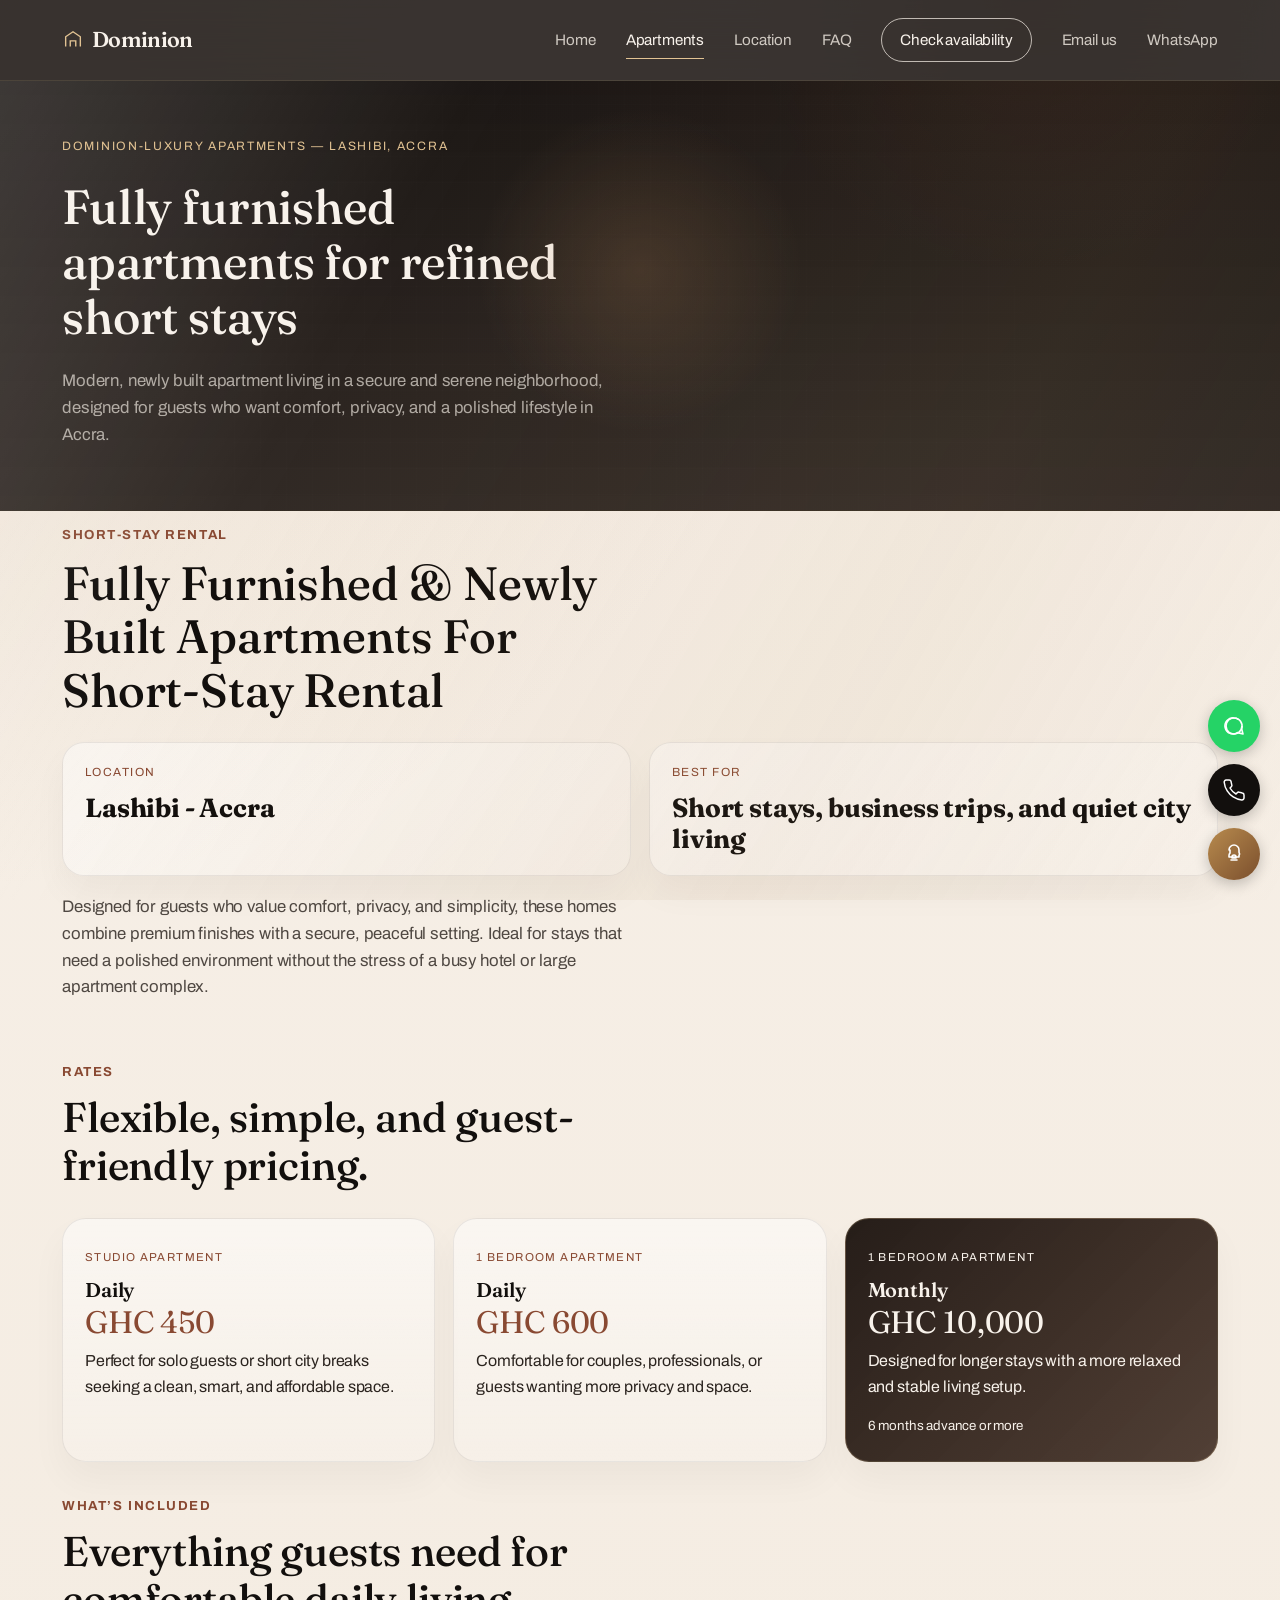
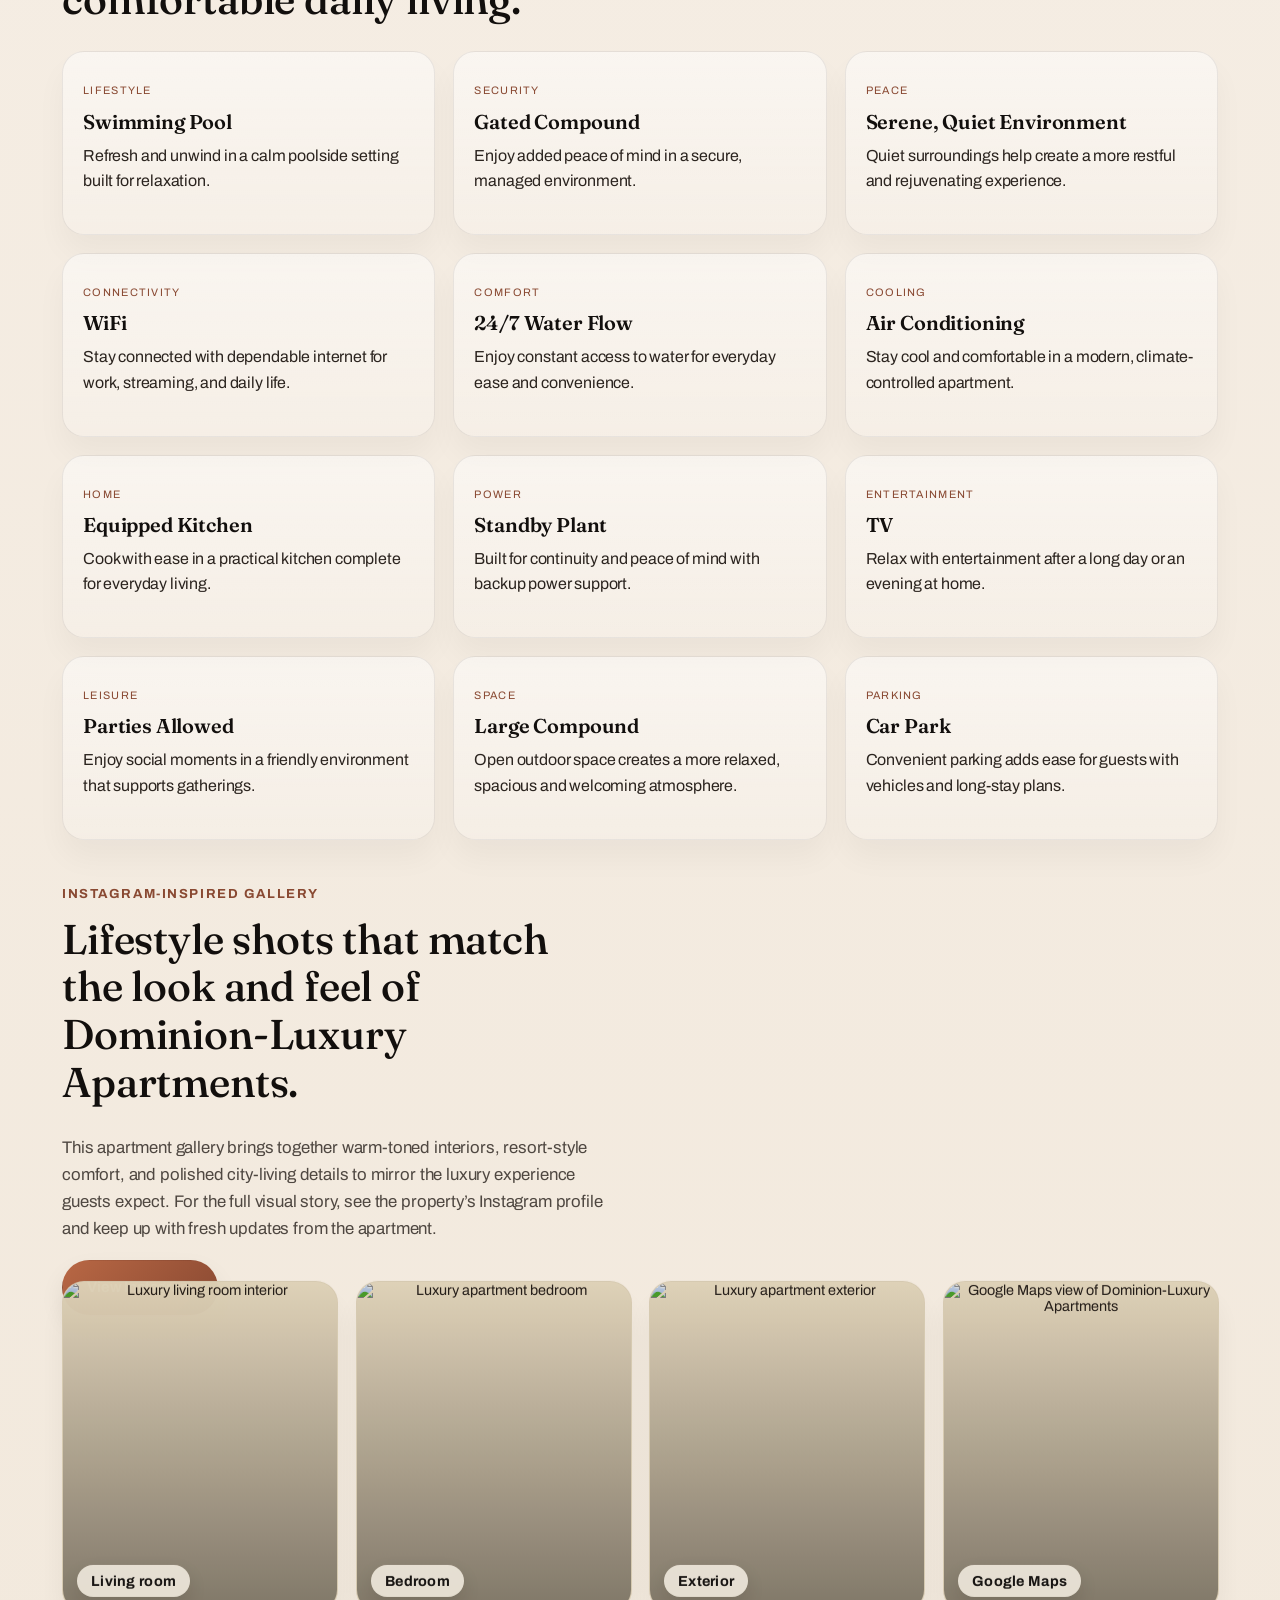
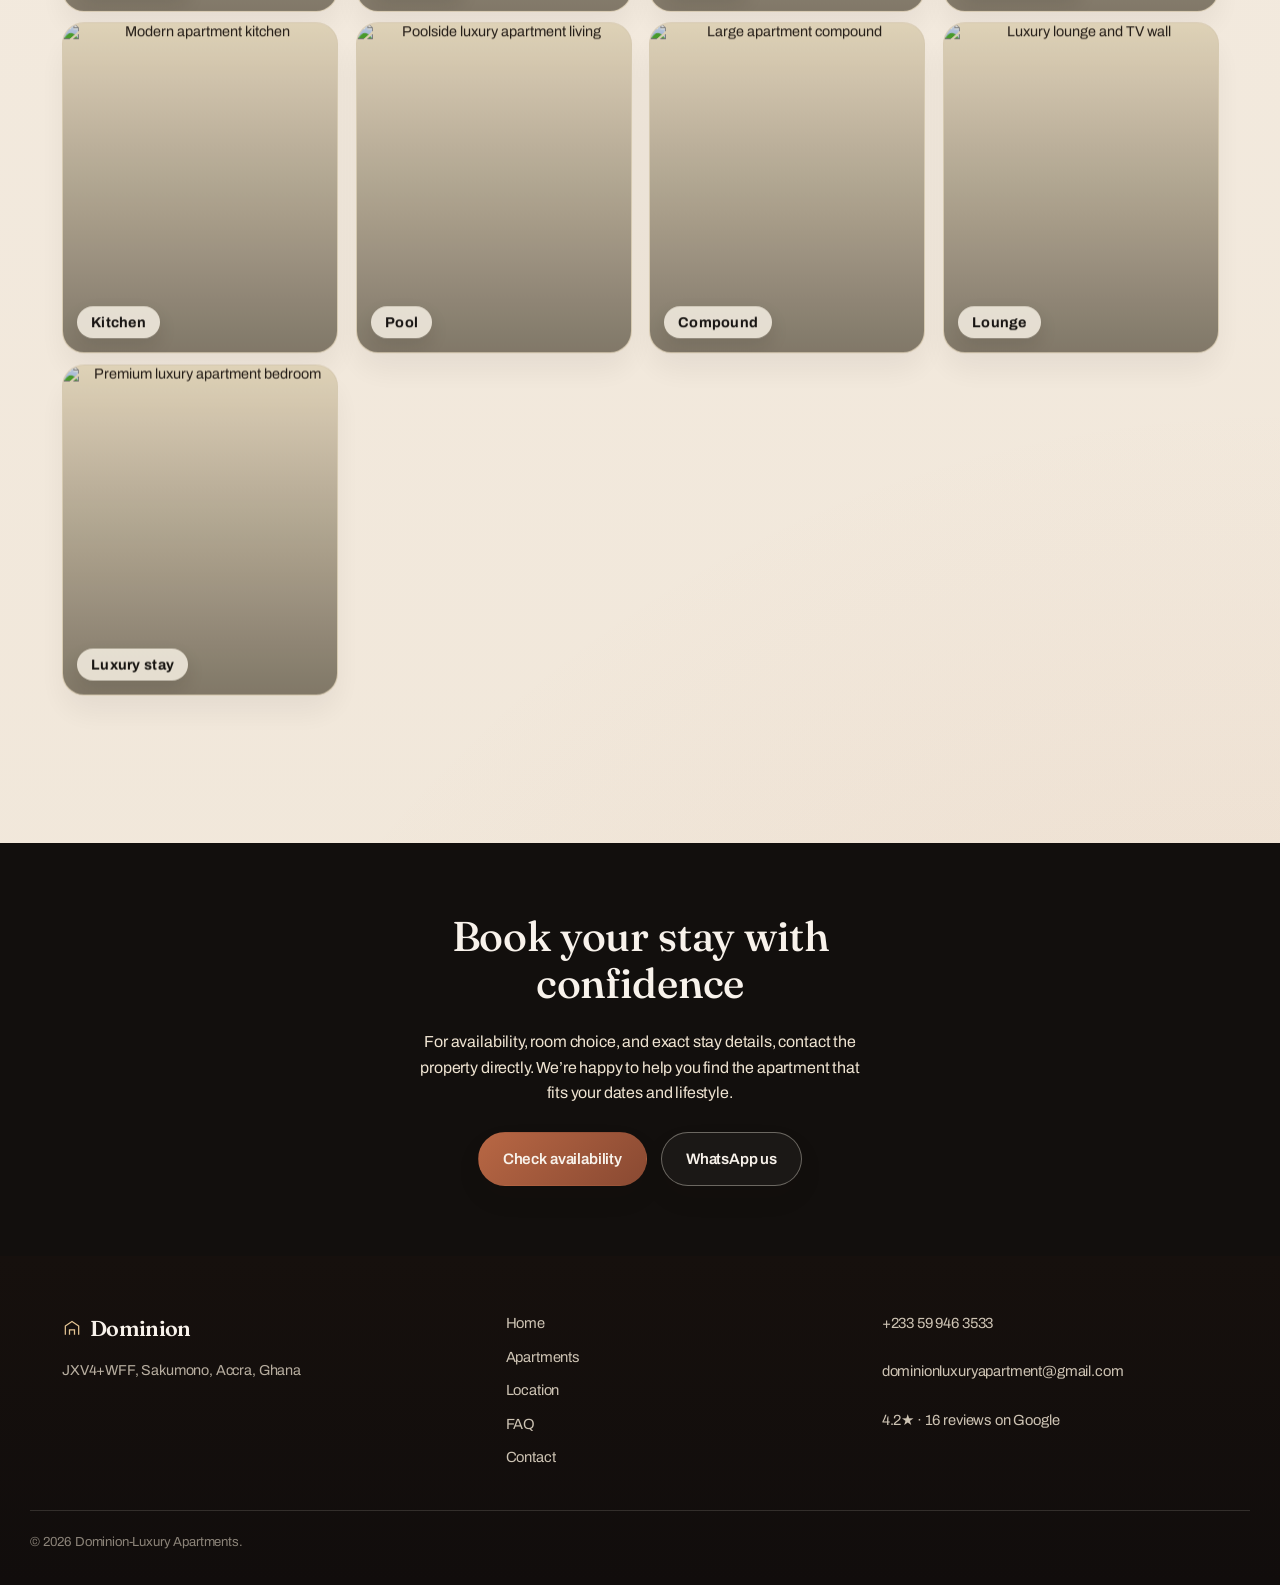
==== commit e0778e08: "Added premium motion and hero styling updates" ====
--- a/apartments.html
+++ b/apartments.html
@@ -157,6 +157,10 @@
           <img src="https://images.unsplash.com/photo-1512917774080-9991f1c4c750?auto=format&fit=crop&w=900&q=80" alt="Luxury apartment exterior" loading="lazy" />
           <span>Exterior</span>
         </button>
+        <button type="button" class="gallery-tile image-tile" data-caption="Google Maps photo of Dominion-Luxury Apartments in Sakumono" data-image="https://lh3.googleusercontent.com/gps-cs-s/AHRPTWm7Moe2AhRtgvPAv7v7KzttGqJdoFHQ1SQTyKcn-_Hq53YvX6rQEPsWm3hlyfg584LTSwrCSfMnu0p0YPw4IH-kkrs3aIq3ZNqAjKsdnJ1GwbFw9ONXo652UUH0NsN2YXqm_yruiAp5_Tn_=w408-h272-k-no">
+          <img src="https://lh3.googleusercontent.com/gps-cs-s/AHRPTWm7Moe2AhRtgvPAv7v7KzttGqJdoFHQ1SQTyKcn-_Hq53YvX6rQEPsWm3hlyfg584LTSwrCSfMnu0p0YPw4IH-kkrs3aIq3ZNqAjKsdnJ1GwbFw9ONXo652UUH0NsN2YXqm_yruiAp5_Tn_=w408-h272-k-no" alt="Google Maps view of Dominion-Luxury Apartments" loading="lazy" />
+          <span>Google Maps</span>
+        </button>
         <button type="button" class="gallery-tile image-tile" data-caption="Warm-toned, practical kitchen styled for everyday comfort" data-image="https://images.unsplash.com/photo-1484154218962-a197022b5858?auto=format&fit=crop&w=900&q=80">
           <img src="https://images.unsplash.com/photo-1484154218962-a197022b5858?auto=format&fit=crop&w=900&q=80" alt="Modern apartment kitchen" loading="lazy" />
           <span>Kitchen</span>
--- a/styles.css
+++ b/styles.css
@@ -38,6 +38,8 @@
 }
 
 body {
+  --pointer-x: 50%;
+  --pointer-y: 30%;
   margin: 0;
   background:
     radial-gradient(circle at top left, rgba(180, 139, 86, 0.18), transparent 18%),
@@ -49,6 +51,7 @@
   line-height: 1.6;
   -webkit-font-smoothing: antialiased;
   letter-spacing: -0.01em;
+  overflow-x: hidden;
 }
 
 body::before {
@@ -56,8 +59,53 @@
   position: fixed;
   inset: 0;
   pointer-events: none;
-  background: linear-gradient(120deg, rgba(255,255,255,0.12), rgba(255,255,255,0));
+  background:
+    linear-gradient(120deg, rgba(255,255,255,0.16), rgba(255,255,255,0) 30%, rgba(180,139,86,0.08) 70%, rgba(255,255,255,0)),
+    radial-gradient(circle at var(--pointer-x) var(--pointer-y), rgba(185, 133, 90, 0.2), transparent 18%),
+    radial-gradient(circle at 80% 0%, rgba(117, 73, 50, 0.12), transparent 20%);
   z-index: 0;
+  animation: floatBg 18s ease-in-out infinite alternate;
+}
+
+body::after {
+  content: "";
+  position: fixed;
+  inset: 0;
+  pointer-events: none;
+  background-image: linear-gradient(rgba(255,255,255,0.03) 1px, transparent 1px), linear-gradient(90deg, rgba(255,255,255,0.03) 1px, transparent 1px);
+  background-size: 26px 26px;
+  mask-image: radial-gradient(circle at center, black 35%, transparent 90%);
+  opacity: 0.35;
+  z-index: 0;
+}
+
+body .hero,
+body .intro,
+body .signature-retreat,
+body .immersive-gallery,
+body .luxury-strip,
+body .experience,
+body .testimonial-band,
+body .faq-section,
+body .location-preview {
+  position: relative;
+  z-index: 1;
+}
+
+@keyframes floatBg {
+  0% { transform: translate3d(-12px, 0, 0) scale(1); }
+  100% { transform: translate3d(12px, -10px, 0) scale(1.04); }
+}
+
+@keyframes drift {
+  0% { transform: translate3d(0, 0, 0) scale(1); }
+  50% { transform: translate3d(18px, -12px, 0) scale(1.05); }
+  100% { transform: translate3d(-10px, 12px, 0) scale(1.02); }
+}
+
+@keyframes shimmer {
+  0% { background-position: 0% 50%; }
+  100% { background-position: 100% 50%; }
 }
 
 img, svg { max-width: 100%; display: block; }
@@ -134,6 +182,21 @@
   cursor: pointer;
   transition: transform 0.22s ease, box-shadow 0.22s ease, background-color 0.18s ease, color 0.18s ease, border-color 0.18s ease;
   box-shadow: 0 12px 24px rgba(26, 18, 13, 0.08);
+  position: relative;
+  overflow: hidden;
+}
+
+.btn::before {
+  content: "";
+  position: absolute;
+  inset: 0;
+  background: linear-gradient(120deg, transparent 0%, rgba(255,255,255,0.35) 40%, transparent 100%);
+  transform: translateX(-120%);
+  transition: transform 0.55s ease;
+}
+
+.btn:hover::before {
+  transform: translateX(120%);
 }
 .btn:hover {
   transform: translateY(-2px);
@@ -225,10 +288,12 @@
   position: absolute;
   inset: 0;
   background:
-    linear-gradient(135deg, rgba(18, 14, 12, 0.86), rgba(42, 30, 23, 0.66)),
+    linear-gradient(135deg, rgba(18, 14, 12, 0.81), rgba(42, 30, 23, 0.66) 48%, rgba(18, 14, 12, 0.82)),
     url('https://images.unsplash.com/photo-1505693416388-ac5ce068fe85?auto=format&fit=crop&w=1700&q=80') center/cover no-repeat;
-  border-radius: 0 0 38px 38px;
+  border-radius: 0 0 40px 40px;
   z-index: 0;
+  background-size: cover;
+  transform: scale(1.1);
 }
 .hero::after {
   content: "";
@@ -236,9 +301,10 @@
   inset: auto 4% 18% auto;
   width: 420px;
   height: 420px;
-  background: radial-gradient(circle, rgba(226, 195, 147, 0.28), transparent 68%);
-  filter: blur(12px);
+  background: radial-gradient(circle, rgba(226, 195, 147, 0.34), rgba(226, 195, 147, 0.12) 35%, transparent 68%);
+  filter: blur(18px);
   pointer-events: none;
+  animation: drift 14s ease-in-out infinite alternate;
 }
 .hero-inner {
   position: relative;
@@ -249,10 +315,23 @@
   align-items: center;
   padding-top: 74px;
   padding-bottom: 86px;
+  background: radial-gradient(circle at 15% 30%, rgba(196, 151, 97, 0.22), transparent 28%);
+}
+.hero-inner {
+  position: relative;
+  z-index: 1;
+  display: grid;
+  grid-template-columns: 1.12fr 0.88fr;
+  gap: 52px;
+  align-items: center;
+  padding-top: 74px;
+  padding-bottom: 86px;
 }
 .hero-copy {
   color: var(--plaster);
   padding-left: 10px;
+  position: relative;
+  z-index: 2;
 }
 .hero-tag {
   font-size: 0.76rem;
@@ -271,6 +350,17 @@
   animation: rise 0.7s ease 0.18s forwards;
   line-height: 0.9;
   letter-spacing: -0.055em;
+  text-shadow: 0 10px 34px rgba(0, 0, 0, 0.22);
+  position: relative;
+}
+.hero-title::after {
+  content: "";
+  position: absolute;
+  inset: auto 16% -10% 14%;
+  height: 24%;
+  background: linear-gradient(90deg, rgba(226,195,147,0), rgba(226,195,147,0.22), rgba(226,195,147,0));
+  filter: blur(18px);
+  pointer-events: none;
 }
 .hero-sub {
   color: rgba(245,239,230,0.82);
@@ -298,6 +388,8 @@
   justify-content: center;
   position: relative;
   min-height: 430px;
+  transform: translate3d(0, var(--parallaxY, 0px), 0);
+  transition: transform 0.35s ease;
 }
 .hero-art::before {
   content: "";
@@ -308,6 +400,17 @@
   top: 10%;
   background: radial-gradient(circle at center, rgba(226,195,147,0.3), rgba(26,18,13,0) 68%);
   filter: blur(14px);
+  animation: drift 16s ease-in-out infinite alternate;
+}
+.hero-art::after {
+  content: "";
+  position: absolute;
+  inset: 12% 12% 8% 6%;
+  border-radius: 32px;
+  border: 1px solid rgba(255,255,255,0.08);
+  background: linear-gradient(135deg, rgba(255,255,255,0.06), rgba(255,255,255,0.01));
+  backdrop-filter: blur(2px);
+  z-index: 0;
 }
 .hero-video-wrap {
   position: absolute;
@@ -317,6 +420,8 @@
   border: 1px solid rgba(226,195,147,0.18);
   box-shadow: 0 28px 52px rgba(12,8,7,0.24);
   opacity: 0.86;
+  transform: scale(1.03) translate3d(0, var(--parallaxY, 0px), 0);
+  transition: transform 0.35s ease;
 }
 .hero-video {
   width: 100%;
@@ -329,6 +434,8 @@
   width: min(100%, 470px);
   height: 480px;
   z-index: 1;
+  transform: translate3d(0, var(--parallaxY, 0px), 0);
+  transition: transform 0.35s ease;
 }
 .hero-photo {
   position: absolute;
@@ -337,12 +444,21 @@
   border: 1px solid rgba(226,195,147,0.2);
   box-shadow: 0 28px 52px rgba(12, 8, 7, 0.22);
   background: #ddd;
+  transform: perspective(1000px) rotateX(var(--rotate-x, 0deg)) rotateY(var(--rotate-y, 0deg)) translate3d(0, var(--parallaxY, 0px), 0);
+  transition: transform 0.3s ease, box-shadow 0.3s ease;
+  will-change: transform;
 }
 .hero-photo img {
   width: 100%;
   height: 100%;
   object-fit: cover;
   display: block;
+  transform: scale(1.04);
+  animation: floatImage 9s ease-in-out infinite alternate;
+}
+@keyframes floatImage {
+  0% { transform: scale(1.04) translateY(0); }
+  100% { transform: scale(1.08) translateY(-6px); }
 }
 .hero-photo--main {
   width: 72%;
@@ -374,6 +490,13 @@
   color: var(--plaster);
   border-radius: 18px;
   box-shadow: 0 20px 40px rgba(0, 0, 0, 0.22);
+  border: 1px solid rgba(255,255,255,0.08);
+}
+.hero-panel--big {
+  background: linear-gradient(135deg, rgba(28,21,18,0.8), rgba(78,55,40,0.44));
+}
+.hero-panel--small {
+  background: linear-gradient(135deg, rgba(89,64,44,0.8), rgba(25,19,17,0.7));
 }
 .hero-panel strong {
   font-family: var(--font-display);
@@ -416,15 +539,19 @@
 }
 
 .reveal {
-  opacity: 1;
-  transform: none;
-  transition: none;
+  opacity: 0;
+  transform: translateY(40px);
+  transition: opacity 0.72s cubic-bezier(0.22, 1, 0.36, 1), transform 0.72s cubic-bezier(0.22, 1, 0.36, 1);
 }
 
 .reveal.is-visible {
   opacity: 1;
-  transform: none;
-}
+  transform: translateY(0);
+}
+
+.reveal-delay-1 { transition-delay: 0.08s; }
+.reveal-delay-2 { transition-delay: 0.16s; }
+.reveal-delay-3 { transition-delay: 0.24s; }
 
 .signature-retreat {
   padding: 0;
@@ -441,6 +568,32 @@
   border: 1px solid rgba(226, 195, 147, 0.18);
   box-shadow: 0 32px 65px rgba(26, 18, 13, 0.12);
   color: var(--plaster);
+  position: relative;
+  overflow: hidden;
+  transform: translate3d(0, var(--parallaxY, 0px), 0);
+  transition: transform 0.35s ease;
+  backdrop-filter: blur(10px);
+}
+.signature-layout::after {
+  content: "";
+  position: absolute;
+  inset: -15% -10% auto auto;
+  width: 290px;
+  height: 290px;
+  background: radial-gradient(circle, rgba(186, 144, 92, 0.24), transparent 62%);
+  filter: blur(28px);
+  pointer-events: none;
+}
+
+.signature-layout::before {
+  content: "";
+  position: absolute;
+  inset: -35% auto auto -20%;
+  width: 340px;
+  height: 340px;
+  background: radial-gradient(circle, rgba(232, 180, 105, 0.24), transparent 62%);
+  filter: blur(30px);
+  pointer-events: none;
 }
 
 .signature-copy h2 {
@@ -475,6 +628,8 @@
   justify-content: flex-end;
   box-shadow: inset 0 1px 0 rgba(255,255,255,0.08);
   overflow: hidden;
+  transform: perspective(1000px) rotateX(var(--rotate-x, 0deg)) rotateY(var(--rotate-y, 0deg)) translate3d(0, var(--parallaxY, 0px), 0);
+  transition: transform 0.3s ease, box-shadow 0.3s ease;
 }
 
 .mini-card::before {
@@ -544,6 +699,16 @@
   border-radius: 22px;
   border: 1px solid rgba(26, 18, 13, 0.08);
   box-shadow: 0 18px 34px rgba(28, 23, 18, 0.05);
+  background: linear-gradient(135deg, rgba(255,255,255,0.4), rgba(255,255,255,0.1));
+}
+
+.photo-wall__item::before {
+  content: "";
+  position: absolute;
+  inset: 0;
+  background: linear-gradient(135deg, rgba(255,255,255,0.12), rgba(255,255,255,0));
+  z-index: 1;
+  pointer-events: none;
 }
 
 .photo-wall__item img {
@@ -551,11 +716,13 @@
   height: 100%;
   object-fit: cover;
   display: block;
-  transition: transform 0.3s ease;
+  transition: transform 0.4s ease, filter 0.4s ease;
+  filter: saturate(1.08) contrast(1.06) brightness(0.96);
 }
 
 .photo-wall__item:hover img {
-  transform: scale(1.04);
+  transform: scale(1.06);
+  filter: saturate(1.18) contrast(1.08) brightness(1.02);
 }
 
 .photo-wall__item--large {
@@ -594,6 +761,17 @@
   border-radius: 20px;
   box-shadow: 0 18px 30px rgba(26, 18, 13, 0.04);
   backdrop-filter: blur(2px);
+  position: relative;
+  overflow: hidden;
+}
+
+.stat-pill::after {
+  content: "";
+  position: absolute;
+  inset: auto 14% -70% 14%;
+  height: 120%;
+  background: radial-gradient(circle, rgba(184, 103, 68, 0.12), transparent 60%);
+  filter: blur(18px);
 }
 
 .stat-value {
@@ -663,12 +841,54 @@
 }
 
 .feature-card {
-  background: linear-gradient(180deg, rgba(255,255,255,0.48), rgba(255,255,255,0.18));
+  background: linear-gradient(180deg, rgba(255,255,255,0.52), rgba(255,255,255,0.2));
   border: 1px solid rgba(26, 18, 13, 0.08);
   border-radius: 26px;
   padding: 26px 22px;
   box-shadow: 0 18px 34px rgba(28, 23, 18, 0.05);
   transition: transform 0.2s ease, border-color 0.2s ease, box-shadow 0.2s ease;
+  position: relative;
+  overflow: hidden;
+  transform: translate3d(0, var(--parallaxY, 0px), 0);
+  backdrop-filter: blur(10px);
+}
+.feature-card:hover {
+  box-shadow: 0 28px 40px rgba(16, 12, 9, 0.11);
+}
+
+.feature-card:nth-child(odd) {
+  animation: floatCard 7s ease-in-out infinite alternate;
+}
+.feature-card:nth-child(even) {
+  animation: floatCard 8.5s ease-in-out infinite alternate-reverse;
+}
+@keyframes floatCard {
+  0% { transform: translate3d(0, 0, 0); }
+  100% { transform: translate3d(0, -8px, 0); }
+}
+
+.feature-card::before,
+.summary-card::before,
+.rate-card::before,
+.gallery-tile::after,
+.stat-pill::before {
+  content: "";
+  position: absolute;
+  inset: -40% auto auto -20%;
+  width: 120%;
+  height: 160%;
+  background: radial-gradient(circle at center, rgba(255,255,255,0.32), transparent 50%);
+  opacity: 0;
+  transition: opacity 0.3s ease;
+  pointer-events: none;
+}
+
+.feature-card:hover::before,
+.summary-card:hover::before,
+.rate-card:hover::before,
+.gallery-tile:hover::after,
+.stat-pill:hover::before {
+  opacity: 1;
 }
 
 .feature-card:hover {
@@ -1071,6 +1291,10 @@
   overflow: hidden;
   padding: 0;
   box-shadow: 0 18px 32px rgba(28, 23, 18, 0.06);
+  transform: perspective(1000px) rotateX(var(--rotate-x, 0deg)) rotateY(var(--rotate-y, 0deg)) translate3d(0, var(--parallaxY, 0px), 0);
+}
+.gallery-tile:hover {
+  box-shadow: 0 28px 38px rgba(28, 23, 18, 0.12);
 }
 .gallery-tile::before {
   content: "";
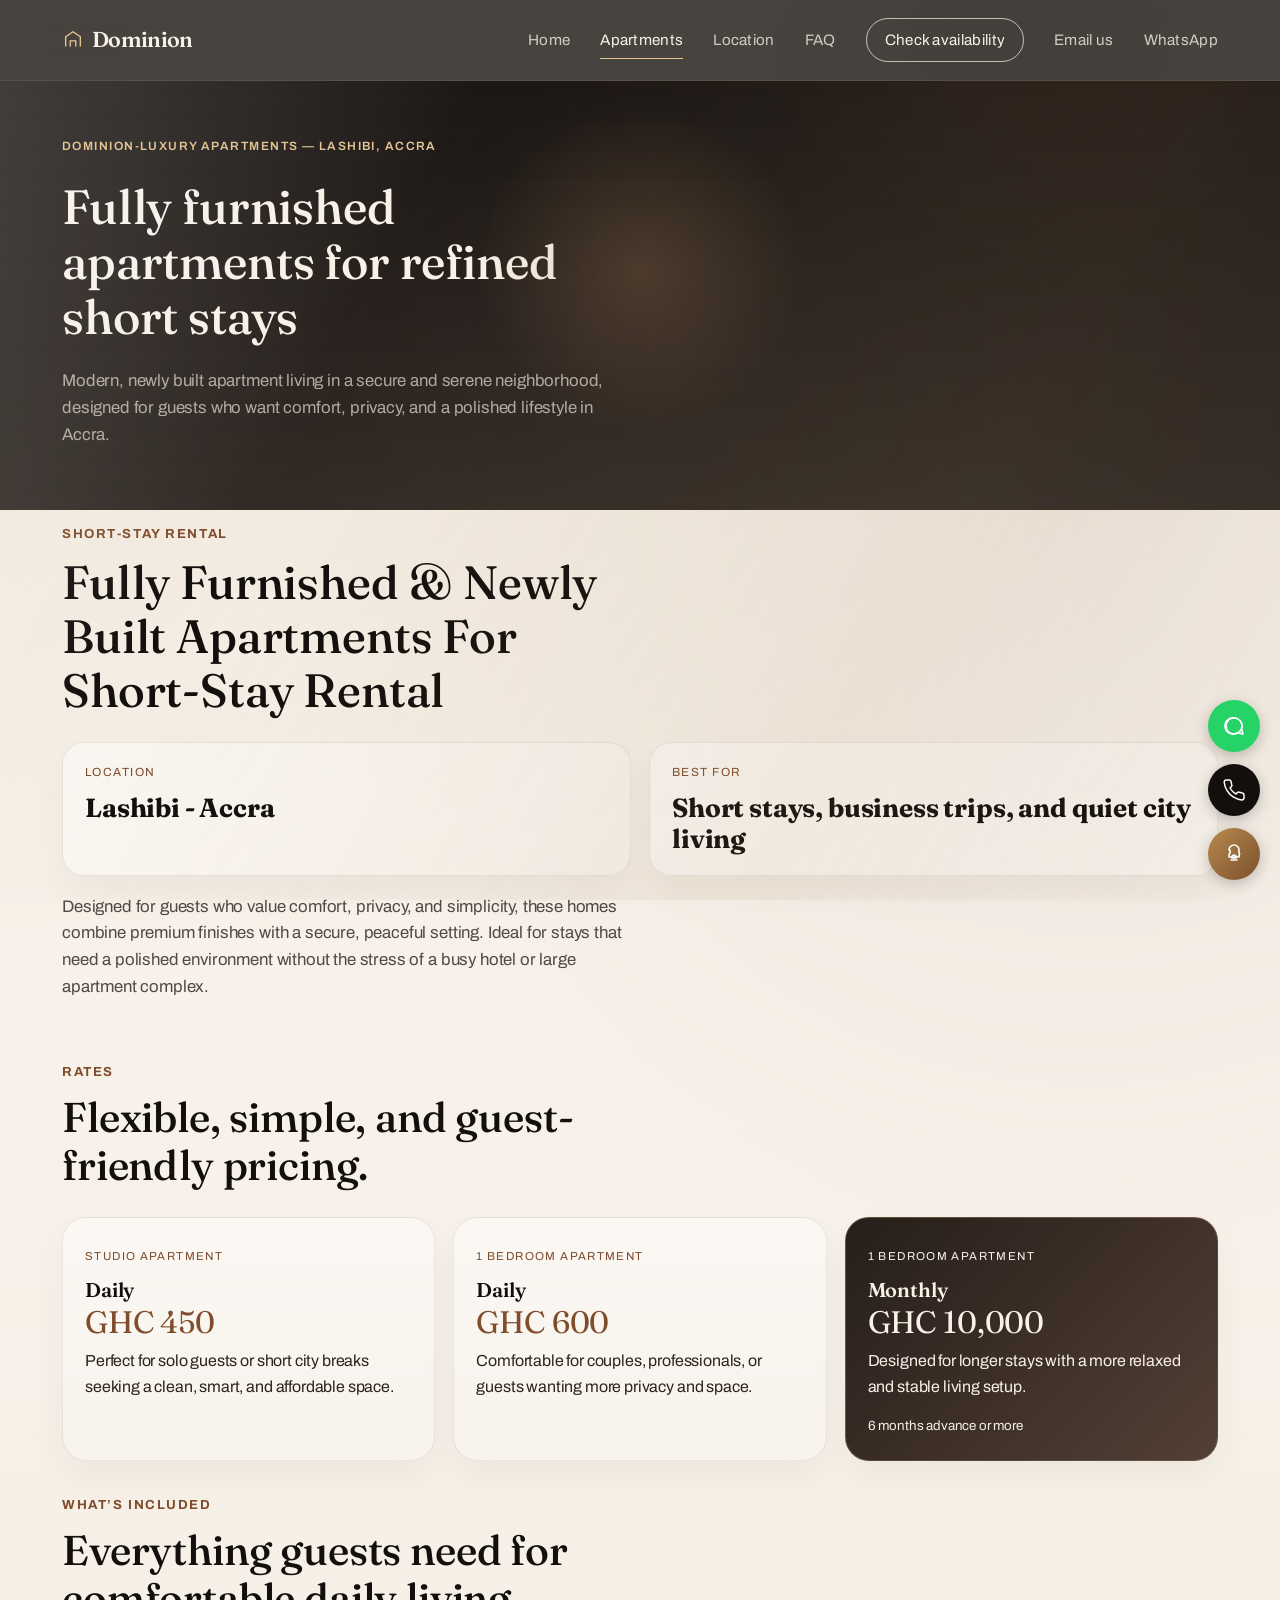
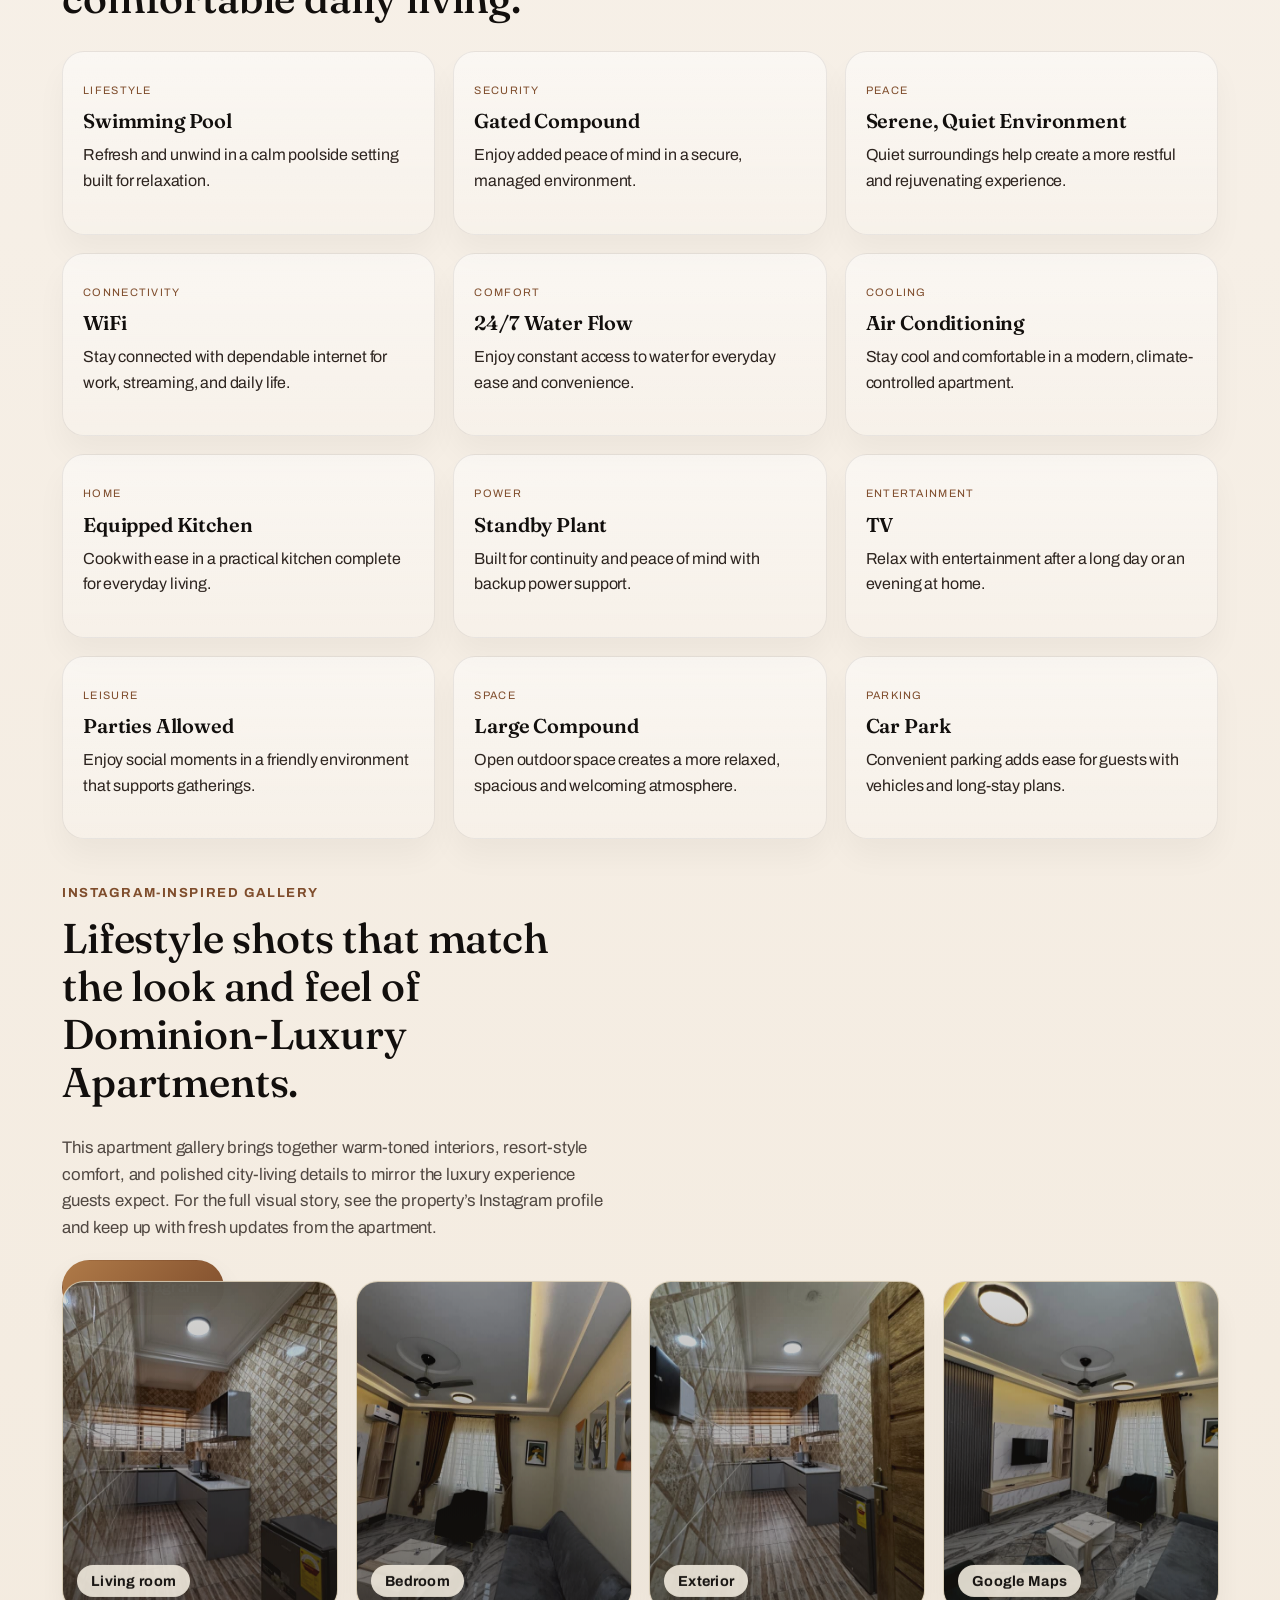
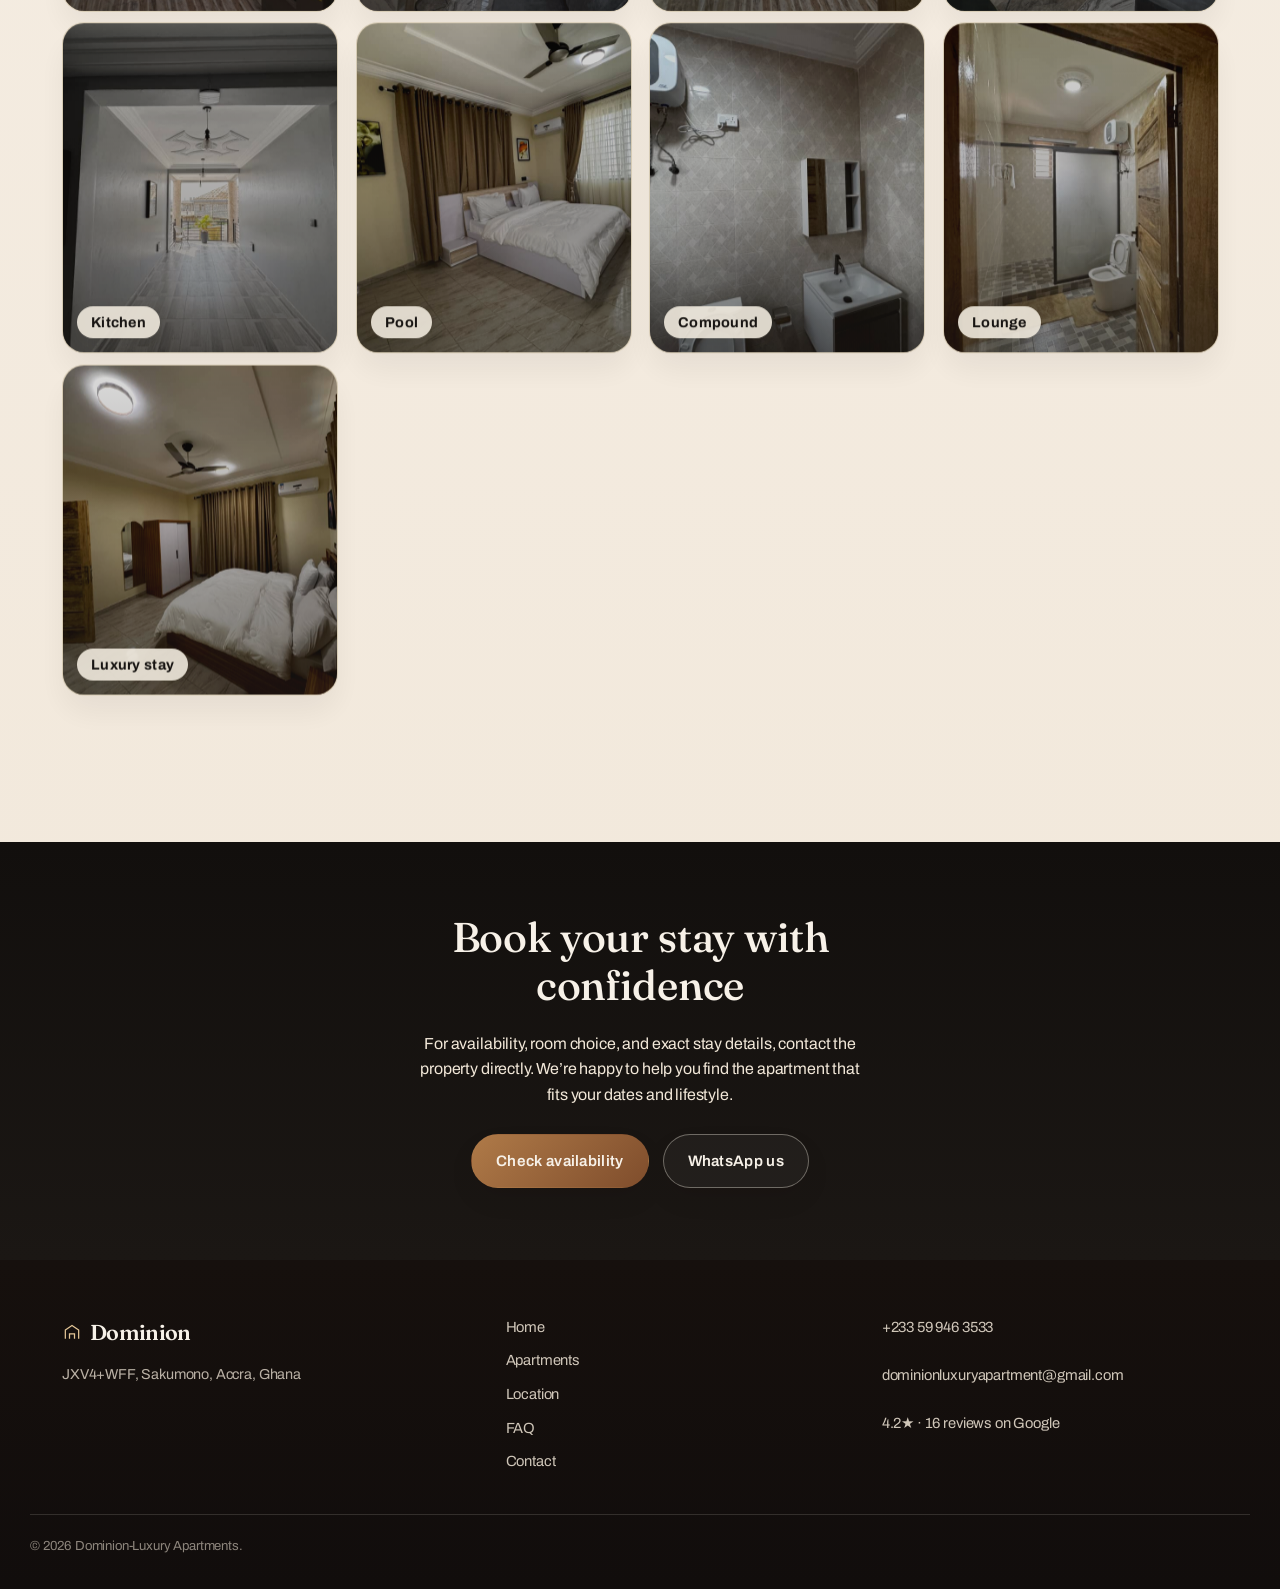
==== commit 41729e15: "Replaced stock images with local site images" ====
--- a/apartments.html
+++ b/apartments.html
@@ -9,11 +9,11 @@
 <meta property="og:description" content="Explore the rooms and atmosphere at Dominion-Luxury Apartments in Sakumono, Accra — a boutique boutique-hotel feel with direct booking support.">
 <meta property="og:type" content="website">
 <meta property="og:url" content="https://www.dominionluxuryapartments.com/apartments.html">
-<meta property="og:image" content="https://images.unsplash.com/photo-1494526585095-c41746248156?auto=format&fit=crop&w=1200&q=80">
+<meta property="og:image" content="images/pool-photo-11.jpg">
 <meta name="twitter:card" content="summary_large_image">
 <meta name="twitter:title" content="Rooms & the Stay — Dominion-Luxury Apartments, Sakumono">
 <meta name="twitter:description" content="Explore the rooms and atmosphere at Dominion-Luxury Apartments in Sakumono, Accra — a boutique boutique-hotel feel with direct booking support.">
-<meta name="twitter:image" content="https://images.unsplash.com/photo-1494526585095-c41746248156?auto=format&fit=crop&w=1200&q=80">
+<meta name="twitter:image" content="images/pool-photo-11.jpg">
 <link rel="icon" href="data:image/svg+xml,%3Csvg xmlns='http://www.w3.org/2000/svg' viewBox='0 0 24 24'%3E%3Crect width='24' height='24' fill='%231C1712'/%3E%3Cpath d='M6 18V9l6-4 6 4v9' stroke='%23AD8A4E' stroke-width='1.6' fill='none'/%3E%3C/svg%3E">
 <link rel="preconnect" href="https://fonts.googleapis.com">
 <link rel="preconnect" href="https://fonts.gstatic.com" crossorigin>
@@ -145,40 +145,40 @@
         <a class="btn btn-primary" href="https://www.instagram.com/dominion_luxury_apartments/" target="_blank" rel="noopener">View Instagram</a>
       </div>
       <div class="gallery-grid" id="galleryGrid">
-        <button type="button" class="gallery-tile image-tile" data-caption="Luxury apartment living with resort-style comfort" data-image="https://images.unsplash.com/photo-1505693416388-ac5ce068fe85?auto=format&fit=crop&w=900&q=80">
-          <img src="https://images.unsplash.com/photo-1505693416388-ac5ce068fe85?auto=format&fit=crop&w=900&q=80" alt="Luxury living room interior" loading="lazy" />
+        <button type="button" class="gallery-tile image-tile" data-caption="Luxury apartment living with resort-style comfort" data-image="images/pool-photo-12.jpg">
+          <img src="images/pool-photo-12.jpg" alt="Luxury living room interior" loading="lazy" />
           <span>Living room</span>
         </button>
-        <button type="button" class="gallery-tile image-tile" data-caption="Modern bedroom with calm, elevated luxury styling" data-image="https://images.unsplash.com/photo-1494526585095-c41746248156?auto=format&fit=crop&w=900&q=80">
-          <img src="https://images.unsplash.com/photo-1494526585095-c41746248156?auto=format&fit=crop&w=900&q=80" alt="Luxury apartment bedroom" loading="lazy" />
+        <button type="button" class="gallery-tile image-tile" data-caption="Modern bedroom with calm, elevated luxury styling" data-image="images/pool-photo-13.jpg">
+          <img src="images/pool-photo-13.jpg" alt="Luxury apartment bedroom" loading="lazy" />
           <span>Bedroom</span>
         </button>
-        <button type="button" class="gallery-tile image-tile" data-caption="Secure and polished apartment entrance with a boutique feel" data-image="https://images.unsplash.com/photo-1512917774080-9991f1c4c750?auto=format&fit=crop&w=900&q=80">
-          <img src="https://images.unsplash.com/photo-1512917774080-9991f1c4c750?auto=format&fit=crop&w=900&q=80" alt="Luxury apartment exterior" loading="lazy" />
+        <button type="button" class="gallery-tile image-tile" data-caption="Secure and polished apartment entrance with a boutique feel" data-image="images/pool-photo-14.jpg">
+          <img src="images/pool-photo-14.jpg" alt="Luxury apartment exterior" loading="lazy" />
           <span>Exterior</span>
         </button>
-        <button type="button" class="gallery-tile image-tile" data-caption="Google Maps photo of Dominion-Luxury Apartments in Sakumono" data-image="https://lh3.googleusercontent.com/gps-cs-s/AHRPTWm7Moe2AhRtgvPAv7v7KzttGqJdoFHQ1SQTyKcn-_Hq53YvX6rQEPsWm3hlyfg584LTSwrCSfMnu0p0YPw4IH-kkrs3aIq3ZNqAjKsdnJ1GwbFw9ONXo652UUH0NsN2YXqm_yruiAp5_Tn_=w408-h272-k-no">
-          <img src="https://lh3.googleusercontent.com/gps-cs-s/AHRPTWm7Moe2AhRtgvPAv7v7KzttGqJdoFHQ1SQTyKcn-_Hq53YvX6rQEPsWm3hlyfg584LTSwrCSfMnu0p0YPw4IH-kkrs3aIq3ZNqAjKsdnJ1GwbFw9ONXo652UUH0NsN2YXqm_yruiAp5_Tn_=w408-h272-k-no" alt="Google Maps view of Dominion-Luxury Apartments" loading="lazy" />
+        <button type="button" class="gallery-tile image-tile" data-caption="Google Maps photo of Dominion-Luxury Apartments in Sakumono" data-image="images/pool-photo-15.jpg">
+          <img src="images/pool-photo-15.jpg" alt="Google Maps view of Dominion-Luxury Apartments" loading="lazy" />
           <span>Google Maps</span>
         </button>
-        <button type="button" class="gallery-tile image-tile" data-caption="Warm-toned, practical kitchen styled for everyday comfort" data-image="https://images.unsplash.com/photo-1484154218962-a197022b5858?auto=format&fit=crop&w=900&q=80">
-          <img src="https://images.unsplash.com/photo-1484154218962-a197022b5858?auto=format&fit=crop&w=900&q=80" alt="Modern apartment kitchen" loading="lazy" />
+        <button type="button" class="gallery-tile image-tile" data-caption="Warm-toned, practical kitchen styled for everyday comfort" data-image="images/pool-photo-16.jpg">
+          <img src="images/pool-photo-16.jpg" alt="Modern apartment kitchen" loading="lazy" />
           <span>Kitchen</span>
         </button>
-        <button type="button" class="gallery-tile image-tile" data-caption="Resort-style pool area and relaxed exterior atmosphere" data-image="https://images.unsplash.com/photo-1566073771259-6a8506099945?auto=format&fit=crop&w=900&q=80">
-          <img src="https://images.unsplash.com/photo-1566073771259-6a8506099945?auto=format&fit=crop&w=900&q=80" alt="Poolside luxury apartment living" loading="lazy" />
+        <button type="button" class="gallery-tile image-tile" data-caption="Resort-style pool area and relaxed exterior atmosphere" data-image="images/pool-photo-17.jpg">
+          <img src="images/pool-photo-17.jpg" alt="Poolside luxury apartment living" loading="lazy" />
           <span>Pool</span>
         </button>
-        <button type="button" class="gallery-tile image-tile" data-caption="Spacious compound giving the home a relaxed, premium feel" data-image="https://images.unsplash.com/photo-1502672260266-1c1ef2d93688?auto=format&fit=crop&w=900&q=80">
-          <img src="https://images.unsplash.com/photo-1502672260266-1c1ef2d93688?auto=format&fit=crop&w=900&q=80" alt="Large apartment compound" loading="lazy" />
+        <button type="button" class="gallery-tile image-tile" data-caption="Spacious compound giving the home a relaxed, premium feel" data-image="images/pool-photo-18.jpg">
+          <img src="images/pool-photo-18.jpg" alt="Large apartment compound" loading="lazy" />
           <span>Compound</span>
         </button>
-        <button type="button" class="gallery-tile image-tile" data-caption="Comfortable lounge setup for a premium residential experience" data-image="https://images.unsplash.com/photo-1505693416388-ac5ce068fe85?auto=format&fit=crop&w=900&q=80">
-          <img src="https://images.unsplash.com/photo-1505693416388-ac5ce068fe85?auto=format&fit=crop&w=900&q=80" alt="Luxury lounge and TV wall" loading="lazy" />
+        <button type="button" class="gallery-tile image-tile" data-caption="Comfortable lounge setup for a premium residential experience" data-image="images/pool-photo-1.jpg">
+          <img src="images/pool-photo-1.jpg" alt="Luxury lounge and TV wall" loading="lazy" />
           <span>Lounge</span>
         </button>
-        <button type="button" class="gallery-tile image-tile" data-caption="A premium, airy look for a boutique apartment stay" data-image="https://images.unsplash.com/photo-1494526585095-c41746248156?auto=format&fit=crop&w=900&q=80">
-          <img src="https://images.unsplash.com/photo-1494526585095-c41746248156?auto=format&fit=crop&w=900&q=80" alt="Premium luxury apartment bedroom" loading="lazy" />
+        <button type="button" class="gallery-tile image-tile" data-caption="A premium, airy look for a boutique apartment stay" data-image="images/pool-photo-2.jpg">
+          <img src="images/pool-photo-2.jpg" alt="Premium luxury apartment bedroom" loading="lazy" />
           <span>Luxury stay</span>
         </button>
       </div>
--- a/styles.css
+++ b/styles.css
@@ -6,15 +6,15 @@
 
 :root {
   --ink: #120f0d;
-  --ink-soft: #2b241f;
-  --plaster: #f8f2eb;
-  --plaster-deep: #e9dbc0;
-  --clay: #b86744;
-  --clay-deep: #894932;
-  --brass: #b48b56;
-  --brass-light: #e2c393;
-  --stone: #eee3d1;
-  --stone-line: rgba(55, 41, 34, 0.12);
+  --ink-soft: #2d241f;
+  --plaster: #f7f1e8;
+  --plaster-deep: #e9dcc4;
+  --clay: #af7a48;
+  --clay-deep: #7f4d2c;
+  --brass: #b5905a;
+  --brass-light: #e3c596;
+  --stone: #f1e7d8;
+  --stone-line: rgba(32, 24, 22, 0.12);
   --whatsapp: #25D366;
   --whatsapp-deep: #1DA851;
   --rose: #f0d5c1;
@@ -42,9 +42,9 @@
   --pointer-y: 30%;
   margin: 0;
   background:
-    radial-gradient(circle at top left, rgba(180, 139, 86, 0.18), transparent 18%),
-    radial-gradient(circle at bottom right, rgba(184, 103, 68, 0.12), transparent 24%),
-    linear-gradient(180deg, #f7f0e8 0%, #f0e6d8 100%);
+    radial-gradient(circle at top left, rgba(181, 144, 90, 0.18), transparent 20%),
+    radial-gradient(circle at 85% 10%, rgba(117, 73, 50, 0.08), transparent 18%),
+    linear-gradient(180deg, #f9f4ee 0%, #f1e7d9 100%);
   color: var(--ink-soft);
   font-family: var(--font-body);
   font-size: 1rem;
@@ -60,8 +60,8 @@
   inset: 0;
   pointer-events: none;
   background:
-    linear-gradient(120deg, rgba(255,255,255,0.16), rgba(255,255,255,0) 30%, rgba(180,139,86,0.08) 70%, rgba(255,255,255,0)),
-    radial-gradient(circle at var(--pointer-x) var(--pointer-y), rgba(185, 133, 90, 0.2), transparent 18%),
+    linear-gradient(120deg, rgba(255,255,255,0.18), rgba(255,255,255,0) 30%, rgba(180,139,86,0.09) 70%, rgba(255,255,255,0)),
+    radial-gradient(circle at var(--pointer-x) var(--pointer-y), rgba(185, 133, 90, 0.24), transparent 18%),
     radial-gradient(circle at 80% 0%, rgba(117, 73, 50, 0.12), transparent 20%);
   z-index: 0;
   animation: floatBg 18s ease-in-out infinite alternate;
@@ -184,6 +184,7 @@
   box-shadow: 0 12px 24px rgba(26, 18, 13, 0.08);
   position: relative;
   overflow: hidden;
+  letter-spacing: 0.02em;
 }
 
 .btn::before {
@@ -198,31 +199,70 @@
 .btn:hover::before {
   transform: translateX(120%);
 }
+
 .btn:hover {
   transform: translateY(-2px);
   box-shadow: 0 18px 28px rgba(26, 18, 13, 0.1);
 }
-.btn-primary { background: linear-gradient(135deg, var(--clay) 0%, var(--clay-deep) 100%); color: var(--plaster); }
-.btn-primary:hover { background: linear-gradient(135deg, var(--clay-deep) 0%, #6d2e1f 100%); }
-.btn-ghost { background: rgba(255,255,255,0.18); border-color: rgba(17,12,10,0.2); color: var(--ink); }
-.btn-ghost:hover { background: var(--ink); color: var(--plaster); }
-.btn-ghost-dark { background: rgba(255,255,255,0.04); border-color: rgba(240,233,220,0.38); color: var(--plaster); }
-.btn-ghost-dark:hover { background: var(--plaster); color: var(--ink); }
-.btn-whatsapp { background: linear-gradient(135deg, var(--whatsapp) 0%, var(--whatsapp-deep) 100%); color: #fff; margin-top: 18px; }
-.btn-whatsapp:hover { box-shadow: 0 16px 28px rgba(37, 211, 102, 0.26); }
-.whatsapp-hint { font-size: 0.85rem; opacity: 0.65; margin-top: 8px; }
+
+.btn-primary {
+  background: linear-gradient(135deg, var(--clay) 0%, var(--clay-deep) 100%);
+  color: var(--plaster);
+}
+
+.btn-primary:hover {
+  background: linear-gradient(135deg, #c58d5f 0%, var(--clay-deep) 100%);
+}
+
+.btn-ghost {
+  background: rgba(255,255,255,0.18);
+  border-color: rgba(17,12,10,0.2);
+  color: var(--ink);
+}
+
+.btn-ghost:hover {
+  background: var(--ink);
+  color: var(--plaster);
+}
+
+.btn-ghost-dark {
+  background: rgba(255,255,255,0.04);
+  border-color: rgba(240,233,220,0.38);
+  color: var(--plaster);
+}
+
+.btn-ghost-dark:hover {
+  background: var(--plaster);
+  color: var(--ink);
+}
+
+.btn-whatsapp {
+  background: linear-gradient(135deg, var(--whatsapp) 0%, var(--whatsapp-deep) 100%);
+  color: #fff;
+  margin-top: 18px;
+}
+
+.btn-whatsapp:hover {
+  box-shadow: 0 16px 28px rgba(37, 211, 102, 0.26);
+}
+
+.whatsapp-hint {
+  font-size: 0.85rem;
+  opacity: 0.65;
+  margin-top: 8px;
+}
 
 /* ---------- Header ---------- */
 .site-header {
   position: sticky;
   top: 0;
   z-index: 50;
-  background: rgba(17, 12, 10, 0.82);
-  backdrop-filter: blur(16px);
+  background: rgba(18, 15, 12, 0.76);
+  backdrop-filter: blur(18px);
   transition: box-shadow 0.25s ease, background 0.25s ease;
-  border-bottom: 1px solid rgba(220, 193, 138, 0.12);
-}
-.site-header.is-scrolled { box-shadow: 0 12px 28px rgba(15,10,9,0.14); background: rgba(17, 12, 10, 0.92); }
+  border-bottom: 1px solid rgba(218, 188, 138, 0.12);
+}
+.site-header.is-scrolled { box-shadow: 0 12px 30px rgba(15,10,9,0.12); background: rgba(18, 15, 12, 0.93); }
 .header-inner {
   display: flex;
   align-items: center;
@@ -250,6 +290,7 @@
   padding: 6px 0;
   border-bottom: 1.5px solid transparent;
   transition: border-color 0.15s ease, color 0.15s ease, transform 0.2s ease;
+  letter-spacing: 0.02em;
 }
 .main-nav a:hover, .main-nav a.is-active:not(.nav-cta) { border-color: var(--brass-light); color: var(--plaster); }
 .main-nav a.nav-cta {
@@ -288,12 +329,13 @@
   position: absolute;
   inset: 0;
   background:
-    linear-gradient(135deg, rgba(18, 14, 12, 0.81), rgba(42, 30, 23, 0.66) 48%, rgba(18, 14, 12, 0.82)),
-    url('https://images.unsplash.com/photo-1505693416388-ac5ce068fe85?auto=format&fit=crop&w=1700&q=80') center/cover no-repeat;
-  border-radius: 0 0 40px 40px;
+    linear-gradient(135deg, rgba(18, 14, 12, 0.82), rgba(48, 35, 28, 0.72) 46%, rgba(18, 14, 12, 0.9)),
+    url('images/pool-photo-1.jpg') center/cover no-repeat;
+  border-radius: 0 0 44px 44px;
   z-index: 0;
   background-size: cover;
-  transform: scale(1.1);
+  transform: scale(1.08);
+  box-shadow: inset 0 -60px 90px rgba(7, 5, 4, 0.26);
 }
 .hero::after {
   content: "";
@@ -313,34 +355,53 @@
   grid-template-columns: 1.12fr 0.88fr;
   gap: 52px;
   align-items: center;
-  padding-top: 74px;
-  padding-bottom: 86px;
-  background: radial-gradient(circle at 15% 30%, rgba(196, 151, 97, 0.22), transparent 28%);
-}
-.hero-inner {
-  position: relative;
-  z-index: 1;
-  display: grid;
-  grid-template-columns: 1.12fr 0.88fr;
-  gap: 52px;
-  align-items: center;
-  padding-top: 74px;
-  padding-bottom: 86px;
-}
+  padding-top: 90px;
+  padding-bottom: 100px;
+  background: radial-gradient(circle at 18% 30%, rgba(196, 151, 97, 0.18), transparent 28%);
+}
+
 .hero-copy {
   color: var(--plaster);
   padding-left: 10px;
   position: relative;
   z-index: 2;
+  max-width: 620px;
+}
+
+.hero-copy::after {
+  content: "";
+  position: absolute;
+  inset: -12% auto auto -10%;
+  width: 120%;
+  height: 140%;
+  background: linear-gradient(90deg, rgba(255,255,255,0.04), rgba(255,255,255,0));
+  filter: blur(18px);
+  pointer-events: none;
+  z-index: -1;
+}
+
+.hero-title::after {
+  content: "";
+  position: absolute;
+  inset: auto 16% -12% 14%;
+  height: 24%;
+  background: linear-gradient(90deg, rgba(226,195,147,0), rgba(226,195,147,0.22), rgba(226,195,147,0));
+  filter: blur(18px);
+  pointer-events: none;
+}
+
+.hero .hero-actions .btn {
+  box-shadow: 0 16px 26px rgba(22, 15, 11, 0.12);
 }
 .hero-tag {
-  font-size: 0.76rem;
+  font-size: 0.75rem;
   color: var(--brass-light);
   margin-bottom: 22px;
   opacity: 0;
   animation: rise 0.6s ease 0.05s forwards;
-  letter-spacing: 0.14em;
+  letter-spacing: 0.12em;
   text-transform: uppercase;
+  font-weight: 600;
 }
 .hero-title {
   color: var(--plaster);
@@ -353,6 +414,26 @@
   text-shadow: 0 10px 34px rgba(0, 0, 0, 0.22);
   position: relative;
 }
+
+.hero-title::before {
+  content: "";
+  position: absolute;
+  inset: auto 18% -10% 18%;
+  height: 22%;
+  background: linear-gradient(90deg, rgba(227, 197, 150, 0), rgba(227, 197, 150, 0.18), rgba(227, 197, 150, 0));
+  filter: blur(16px);
+  pointer-events: none;
+}
+
+.hero-sub {
+  color: rgba(245,239,230,0.82);
+  font-size: 1.06rem;
+  max-width: 48ch;
+  opacity: 0;
+  animation: rise 0.7s ease 0.32s forwards;
+  line-height: 1.75;
+  letter-spacing: 0.01em;
+}
 .hero-title::after {
   content: "";
   position: absolute;
@@ -362,18 +443,16 @@
   filter: blur(18px);
   pointer-events: none;
 }
-.hero-sub {
-  color: rgba(245,239,230,0.82);
-  font-size: 1.08rem;
-  max-width: 48ch;
-  opacity: 0;
-  animation: rise 0.7s ease 0.32s forwards;
-}
 .hero-actions {
   display: flex;
   gap: 14px;
   flex-wrap: wrap;
-  margin-top: 14px;
+  margin-top: 18px;
+}
+
+.hero-actions .btn {
+  min-height: 48px;
+  padding-inline: 24px;
 }
 .hero .hero-actions {
   opacity: 0;
@@ -538,6 +617,129 @@
   margin-bottom: 28px;
 }
 
+.stay-amenities {
+  padding: 72px 0 24px;
+}
+
+.amenities-wrap {
+  display: grid;
+  grid-template-columns: 1.08fr 0.92fr;
+  gap: 30px;
+  padding: 36px 32px;
+  border-radius: 30px;
+  background: linear-gradient(135deg, rgba(255,255,255,0.26), rgba(233,220,196,0.42));
+  border: 1px solid rgba(72, 48, 35, 0.08);
+  box-shadow: 0 24px 48px rgba(25, 18, 13, 0.08);
+}
+
+.amenities-copy {
+  padding: 10px 8px 10px 8px;
+}
+
+.amenities-copy h2 {
+  font-size: clamp(2.1rem, 1.7rem + 1.4vw, 3rem);
+  max-width: 12ch;
+}
+
+.amenities-copy p {
+  color: var(--ink-soft);
+}
+
+.amenities-list {
+  list-style: none;
+  padding: 0;
+  margin: 22px 0 28px;
+  display: grid;
+  grid-template-columns: repeat(2, minmax(0, 1fr));
+  gap: 12px 18px;
+}
+
+.amenities-list li {
+  position: relative;
+  padding-left: 28px;
+  color: var(--ink-soft);
+  font-weight: 500;
+}
+
+.amenities-list li::before {
+  content: "✓";
+  position: absolute;
+  left: 0;
+  top: 0;
+  width: 20px;
+  height: 20px;
+  display: inline-flex;
+  align-items: center;
+  justify-content: center;
+  border-radius: 999px;
+  background: rgba(175, 122, 72, 0.14);
+  color: var(--clay-deep);
+  font-size: 0.8rem;
+  font-weight: 700;
+}
+
+.amenities-panel {
+  display: grid;
+  grid-template-columns: repeat(2, minmax(0, 1fr));
+  gap: 18px;
+}
+
+.amenity-card {
+  display: flex;
+  flex-direction: column;
+  gap: 10px;
+  min-height: 190px;
+  padding: 20px 18px 18px;
+  border-radius: 22px;
+  border: 1px solid rgba(18, 15, 13, 0.08);
+  box-shadow: 0 16px 30px rgba(17, 12, 9, 0.06);
+}
+
+.amenity-card--warm {
+  background: linear-gradient(160deg, rgba(245,234,219,0.9), rgba(230,215,191,0.8));
+}
+
+.amenity-card--dark {
+  background: linear-gradient(160deg, rgba(34,26,22,0.96), rgba(69,52,45,0.96));
+  color: var(--plaster);
+}
+
+.amenity-card--dark p,
+.amenity-card--dark h3 {
+  color: var(--plaster);
+}
+
+.amenity-card--light {
+  background: rgba(255,255,255,0.72);
+}
+
+.amenity-card--accent {
+  background: linear-gradient(160deg, rgba(188,145,104,0.22), rgba(236,214,188,0.8));
+}
+
+.amenity-number {
+  font-size: 0.72rem;
+  letter-spacing: 0.12em;
+  text-transform: uppercase;
+  color: var(--clay-deep);
+  font-weight: 700;
+}
+
+.amenity-card--dark .amenity-number {
+  color: var(--brass-light);
+}
+
+.amenity-card h3 {
+  margin: 0;
+  font-size: 1.5rem;
+}
+
+.amenity-card p {
+  margin: 0;
+  max-width: none;
+  color: var(--ink-soft);
+}
+
 .reveal {
   opacity: 0;
   transform: translateY(40px);
@@ -564,7 +766,7 @@
   gap: 18px;
   background: linear-gradient(135deg, rgba(18, 15, 13, 0.98), rgba(67, 48, 39, 0.96));
   border-radius: 30px;
-  padding: 14px 18px;
+  padding: 22px 20px;
   border: 1px solid rgba(226, 195, 147, 0.18);
   box-shadow: 0 32px 65px rgba(26, 18, 13, 0.12);
   color: var(--plaster);
@@ -650,15 +852,15 @@
 }
 
 .mini-card.mood-suite {
-  background-image: url('https://images.unsplash.com/photo-1505693416388-ac5ce068fe85?auto=format&fit=crop&w=900&q=80');
+  background-image: url('images/pool-photo-1.jpg');
 }
 
 .mini-card.mood-coastal {
-  background-image: url('https://images.unsplash.com/photo-1507525428034-b723cf961d3e?auto=format&fit=crop&w=900&q=80');
+  background-image: url('images/pool-photo-2.jpg');
 }
 
 .mini-card.mood-private {
-  background-image: url('https://images.unsplash.com/photo-1494526585095-c41746248156?auto=format&fit=crop&w=900&q=80');
+  background-image: url('images/pool-photo-3.jpg');
 }
 
 .mini-card.accent {
@@ -689,7 +891,7 @@
 .photo-wall {
   display: grid;
   grid-template-columns: 1.2fr 1fr 1fr;
-  gap: 10px;
+  gap: 12px;
 }
 
 .photo-wall__item {
@@ -841,7 +1043,7 @@
 }
 
 .feature-card {
-  background: linear-gradient(180deg, rgba(255,255,255,0.52), rgba(255,255,255,0.2));
+  background: linear-gradient(180deg, rgba(255,255,255,0.76), rgba(255,255,255,0.36));
   border: 1px solid rgba(26, 18, 13, 0.08);
   border-radius: 26px;
   padding: 26px 22px;
@@ -852,8 +1054,21 @@
   transform: translate3d(0, var(--parallaxY, 0px), 0);
   backdrop-filter: blur(10px);
 }
+
 .feature-card:hover {
-  box-shadow: 0 28px 40px rgba(16, 12, 9, 0.11);
+  box-shadow: 0 30px 42px rgba(16, 12, 9, 0.12);
+  border-color: rgba(176, 91, 60, 0.44);
+  transform: translateY(-6px);
+}
+
+.feature-card::after {
+  content: "";
+  position: absolute;
+  inset: auto 14% -42% 14%;
+  height: 110%;
+  background: radial-gradient(circle, rgba(180, 139, 86, 0.12), transparent 62%);
+  filter: blur(16px);
+  pointer-events: none;
 }
 
 .feature-card:nth-child(odd) {
@@ -936,10 +1151,14 @@
 
 .testimonial-wrap {
   background: linear-gradient(135deg, rgba(173, 138, 78, 0.08), rgba(156, 74, 46, 0.06));
-  border: 1px solid var(--stone-line);
+  border: 1px solid rgba(26, 18, 13, 0.08);
   border-radius: 26px;
   padding: 30px 28px;
   box-shadow: 0 22px 45px rgba(29, 18, 15, 0.05);
+}
+
+.testimonial {
+  background: rgba(255,255,255,0.28);
 }
 
 .testimonial-head {
@@ -1114,17 +1333,68 @@
 .page-banner .btn { margin-top: 8px; }
 
 /* ---------- Intro / fact strip ---------- */
-.intro { padding: 4px 0 6px; }
-.intro-lead { font-family: var(--font-display); font-size: clamp(1.15rem, 1rem + 0.6vw, 1.4rem); font-weight: 400; color: var(--ink); max-width: 62ch; line-height: 1.5; margin-bottom: 8px; }
-.fact-strip { display: grid; grid-template-columns: repeat(4, auto); gap: 8px 14px; margin: 0; padding-top: 8px; border-top: 1px solid var(--stone-line); width: fit-content; }
-.fact-strip dt { font-size: 0.82rem; color: var(--ink-soft); opacity: 0.7; margin-bottom: 2px; }
-.fact-strip dd { margin: 0; font-family: var(--font-display); font-size: 1.5rem; color: var(--clay); }
+.intro {
+  padding: 22px 0 10px;
+}
+
+.intro-inner {
+  padding-top: 18px;
+  background: linear-gradient(180deg, rgba(255,255,255,0.3), rgba(255,255,255,0.12));
+  border: 1px solid rgba(26, 18, 13, 0.06);
+  border-radius: 28px;
+  padding: 24px 28px;
+  box-shadow: 0 18px 30px rgba(26, 18, 13, 0.04);
+}
+
+.intro-lead {
+  font-family: var(--font-display);
+  font-size: clamp(1.15rem, 1rem + 0.6vw, 1.4rem);
+  font-weight: 400;
+  color: var(--ink);
+  max-width: 62ch;
+  line-height: 1.5;
+  margin-bottom: 8px;
+}
+
+.fact-strip {
+  display: grid;
+  grid-template-columns: repeat(4, auto);
+  gap: 8px 14px;
+  margin: 0;
+  padding-top: 14px;
+  border-top: 1px solid var(--stone-line);
+  width: fit-content;
+  align-items: end;
+}
+
+.fact-strip dt {
+  font-size: 0.78rem;
+  color: var(--ink-soft);
+  opacity: 0.72;
+  letter-spacing: 0.12em;
+  text-transform: uppercase;
+  margin-bottom: 2px;
+}
+
+.fact-strip dd {
+  margin: 0;
+  font-family: var(--font-display);
+  font-size: 1.5rem;
+  color: var(--clay);
+  line-height: 1;
+}
 @media (max-width: 560px) { .fact-strip { grid-template-columns: repeat(2, auto); } }
 
 /* ---------- Why stay ---------- */
 .why-stay { padding: 0 0 10px; margin-top: 0; }
 .value-cards { display: grid; grid-template-columns: repeat(4, 1fr); gap: 1px; background: var(--stone-line); border: 1px solid var(--stone-line); margin-top: 10px; }
-.value-card { background: var(--plaster); padding: 18px 14px; }
+.value-card {
+  background: linear-gradient(180deg, rgba(255,255,255,0.78), rgba(255,255,255,0.44));
+  border: 1px solid rgba(26,18,13,0.08);
+  border-radius: 20px;
+  padding: 18px 14px;
+  box-shadow: 0 14px 28px rgba(28,23,18,0.04);
+}
 .value-card svg { width: 24px; height: 24px; color: var(--clay); margin-bottom: 12px; }
 .value-card h3 { font-size: 1.05rem; margin-bottom: 6px; }
 .value-card p { font-size: 0.92rem; margin: 0; }
@@ -1370,7 +1640,7 @@
 }
 
 /* ---------- CTA band (dark, reused on multiple pages) ---------- */
-.cta-band { padding: 70px 0; background: var(--ink); color: var(--plaster); text-align: center; }
+.cta-band { padding: 72px 0; background: linear-gradient(180deg, #120f0d 0%, #1b1714 100%); color: var(--plaster); text-align: center; }
 .cta-band-inner { display: flex; flex-direction: column; align-items: center; }
 .cta-band h2 { color: var(--plaster); }
 .cta-band p { color: var(--stone); max-width: 50ch; }
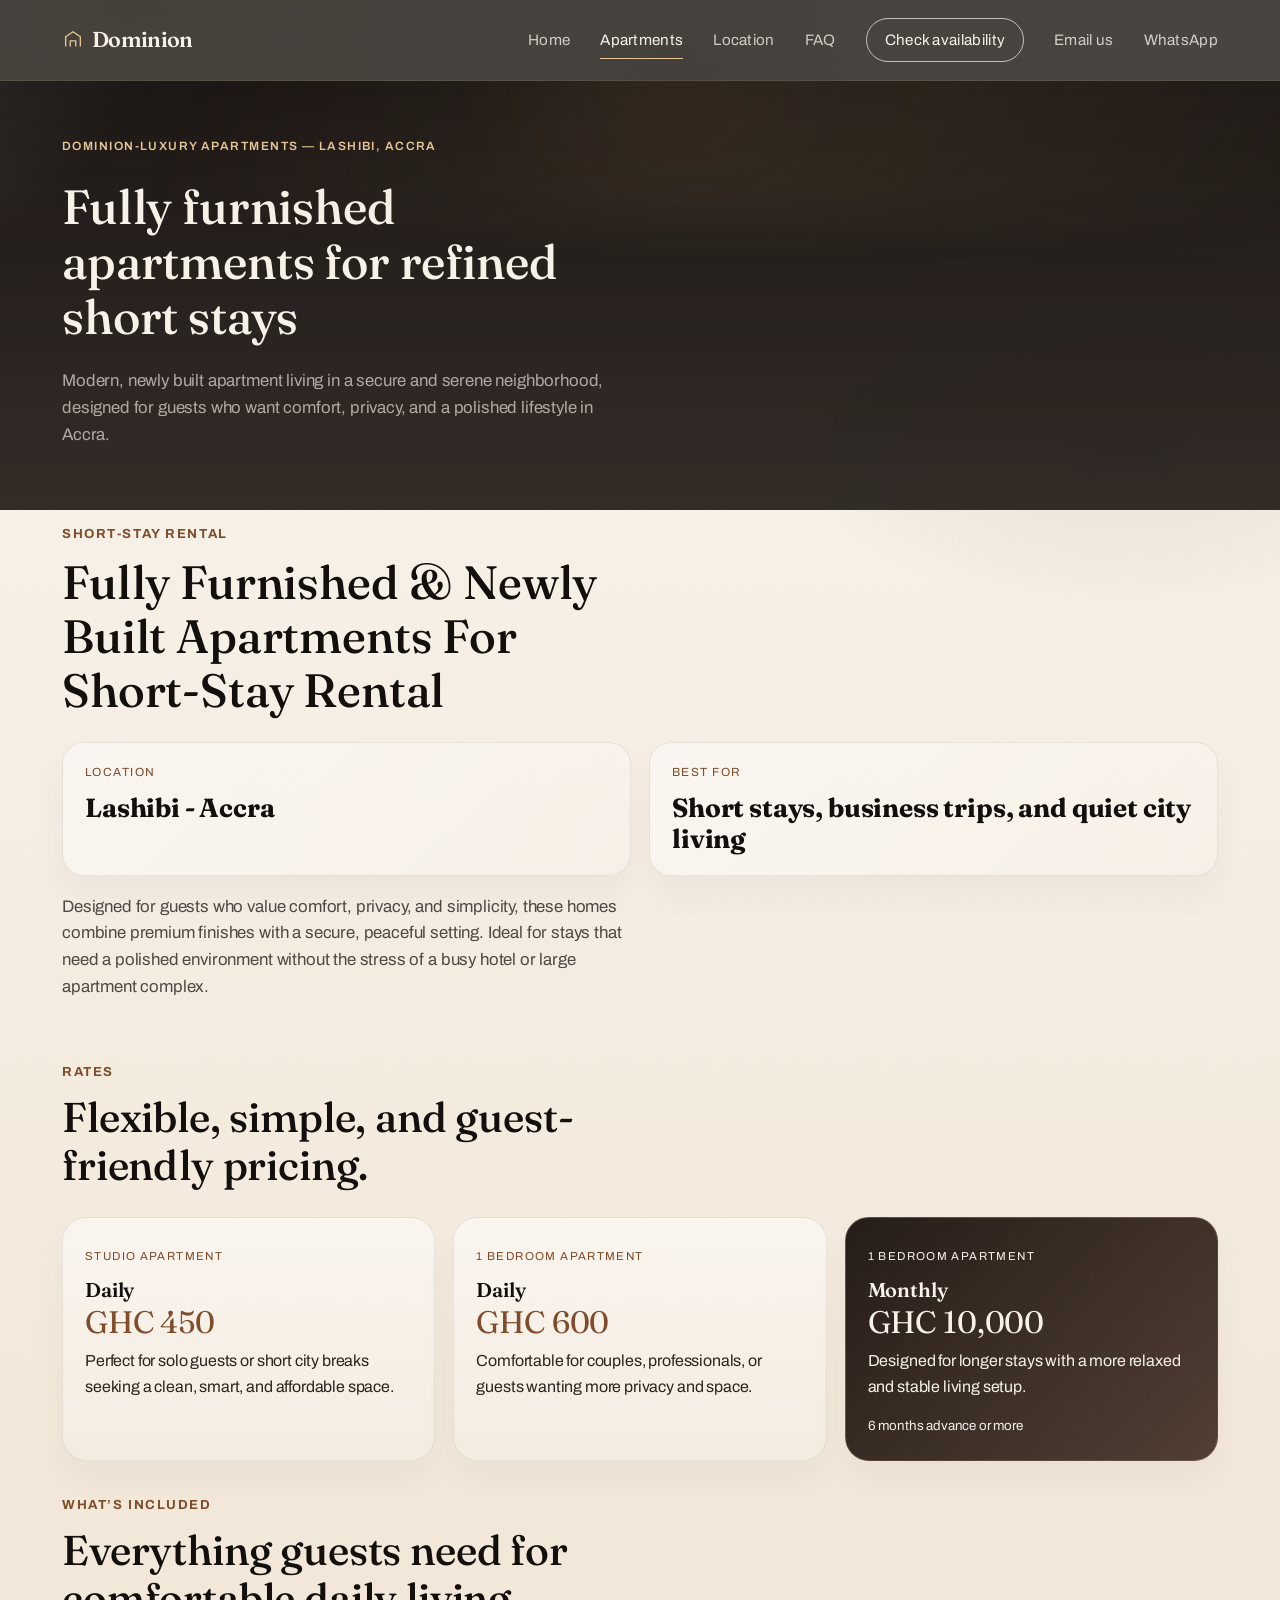
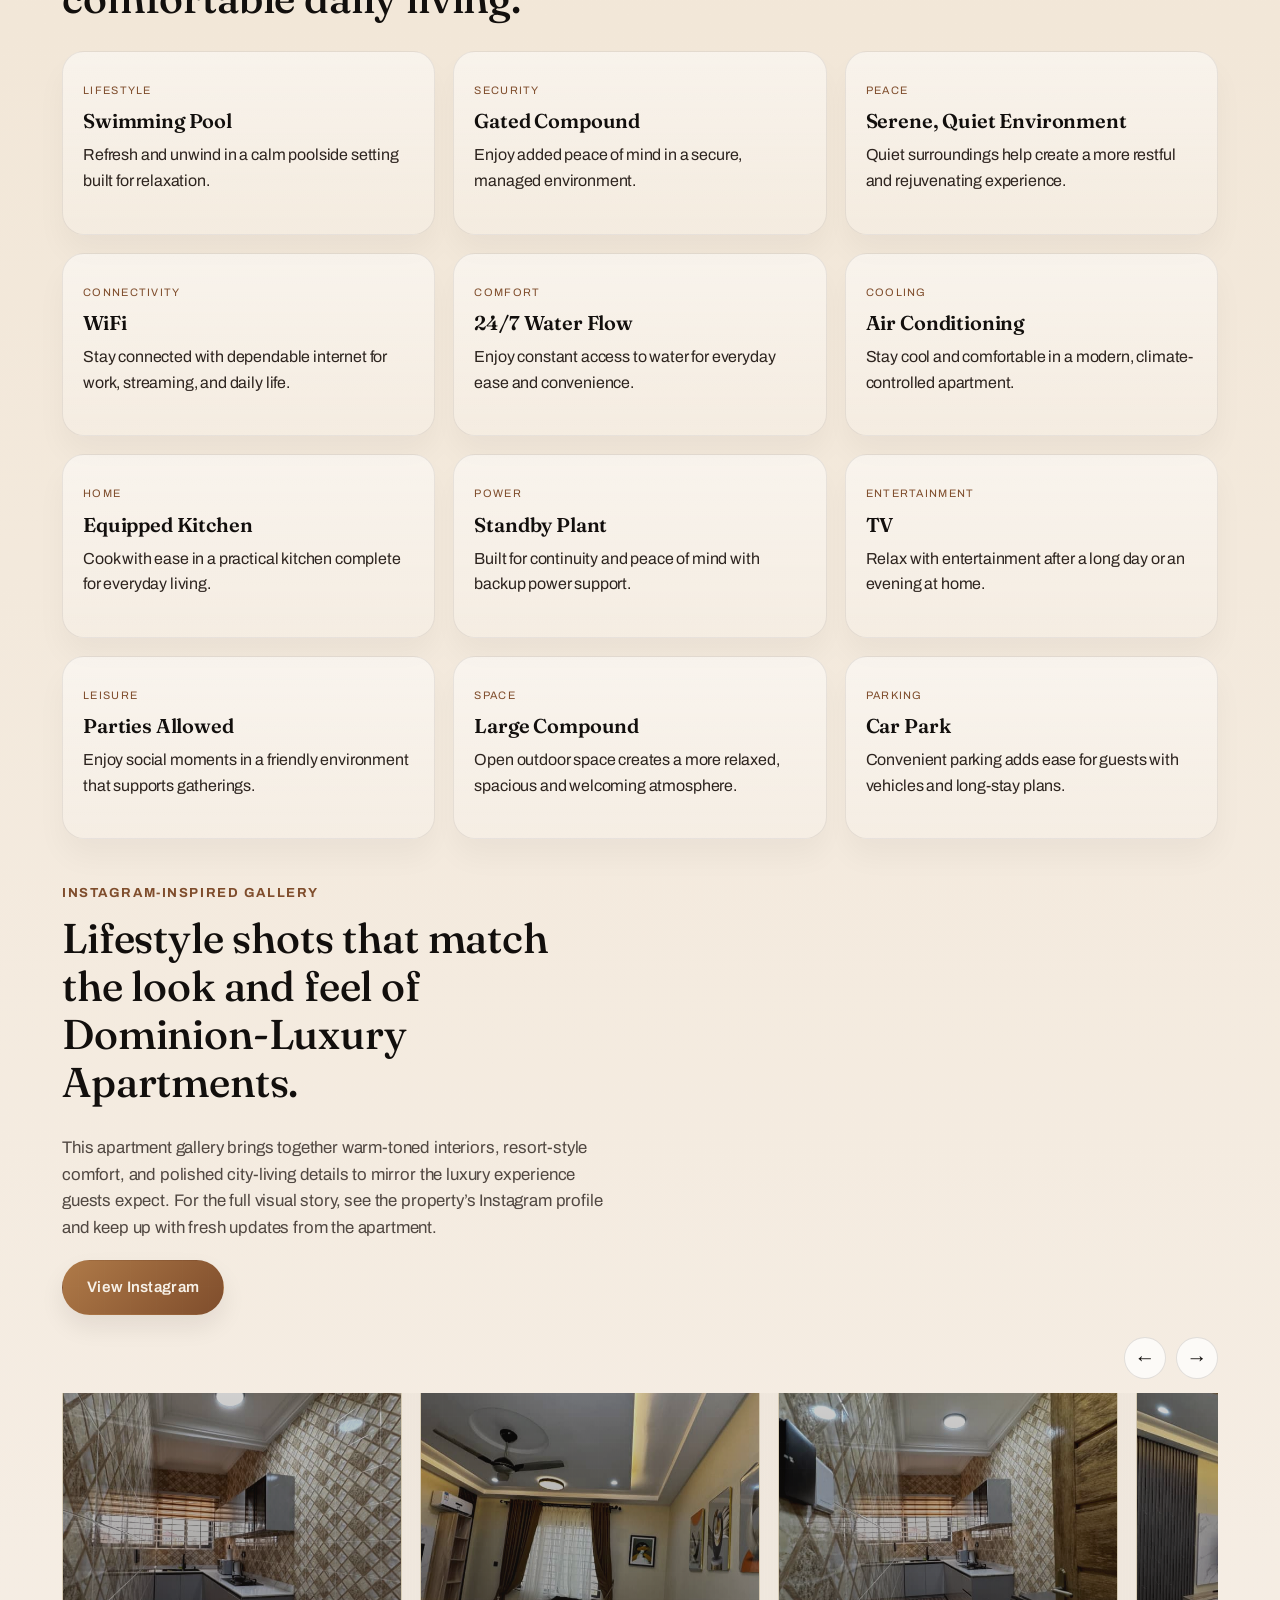
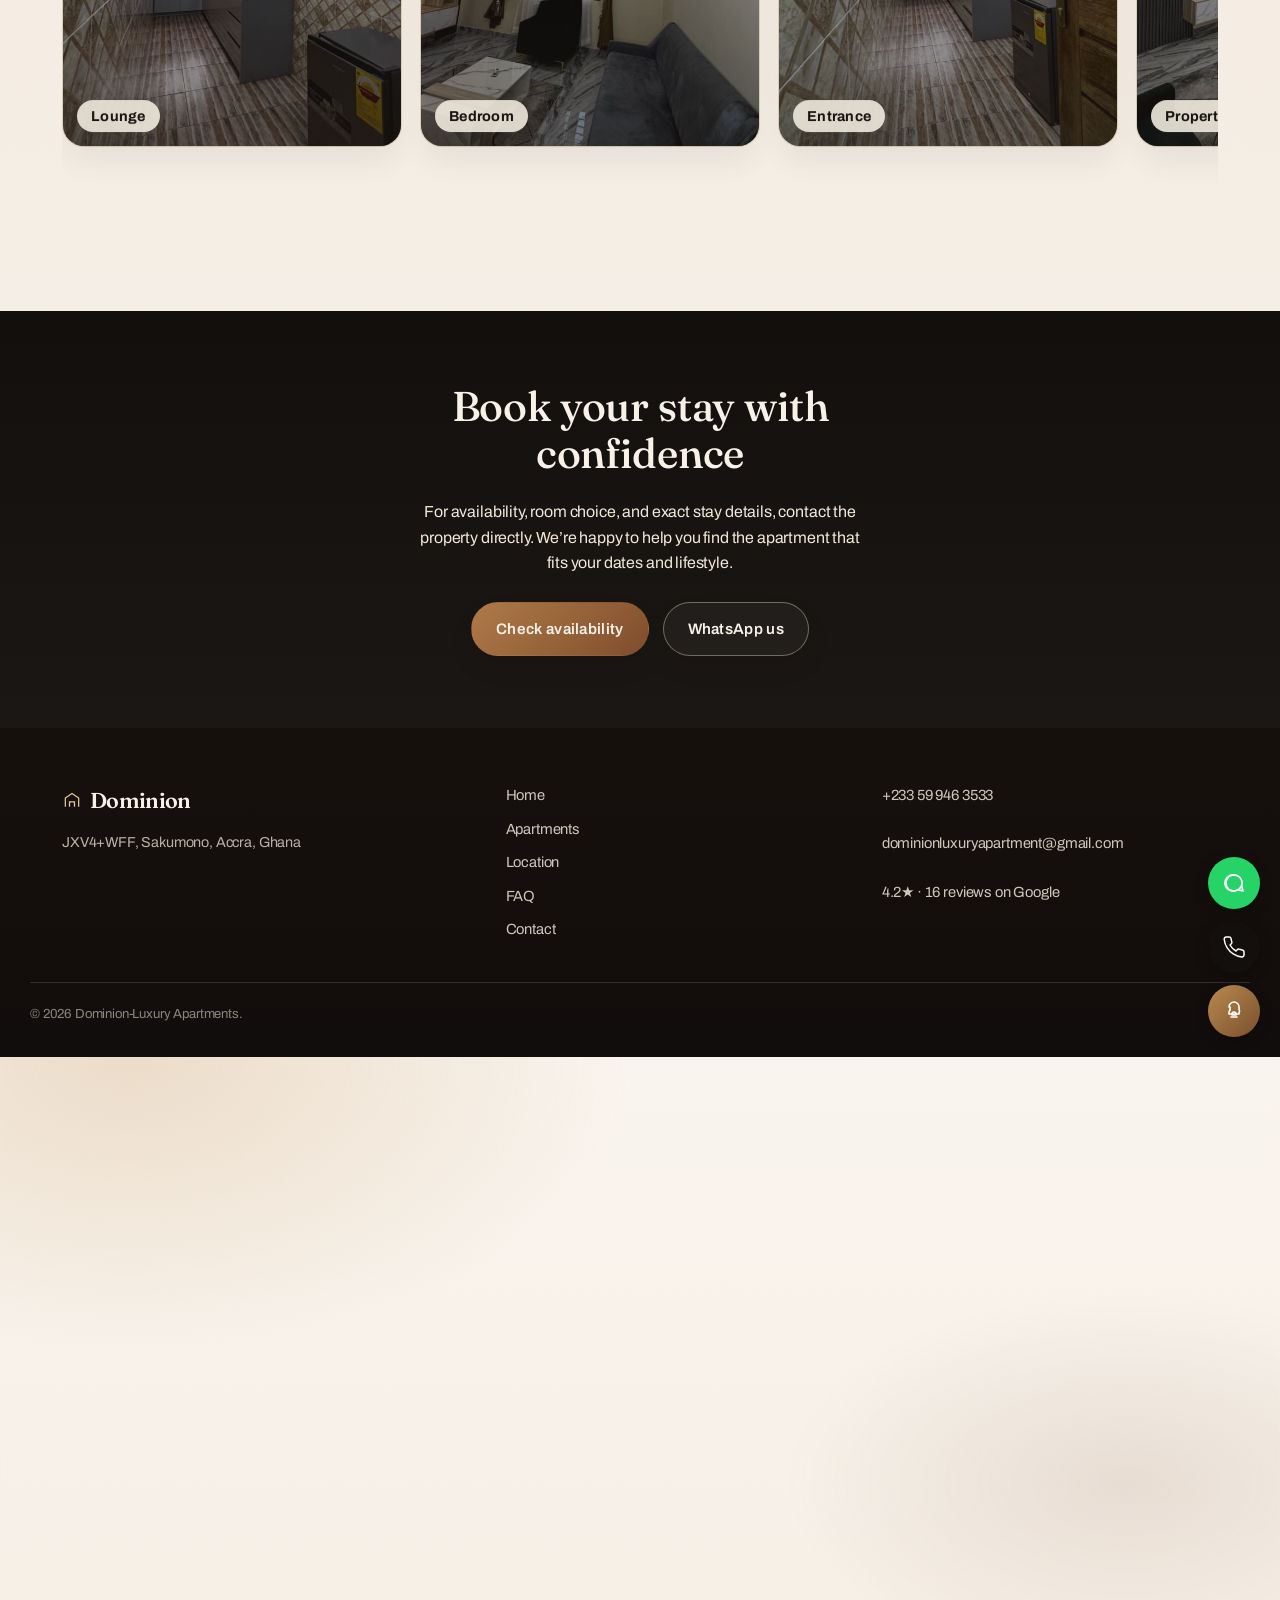
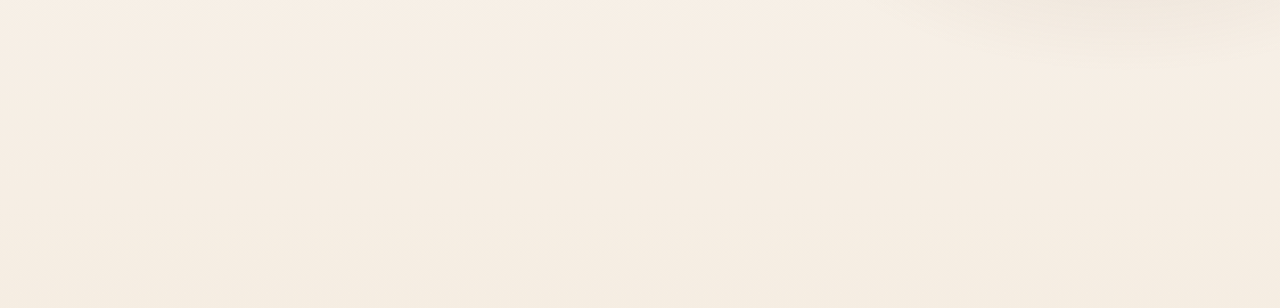
==== commit 2954022c: "Polished gallery layout and styling" ====
--- a/apartments.html
+++ b/apartments.html
@@ -144,43 +144,51 @@
       <div class="gallery-cta-row">
         <a class="btn btn-primary" href="https://www.instagram.com/dominion_luxury_apartments/" target="_blank" rel="noopener">View Instagram</a>
       </div>
-      <div class="gallery-grid" id="galleryGrid">
-        <button type="button" class="gallery-tile image-tile" data-caption="Luxury apartment living with resort-style comfort" data-image="images/pool-photo-12.jpg">
-          <img src="images/pool-photo-12.jpg" alt="Luxury living room interior" loading="lazy" />
-          <span>Living room</span>
-        </button>
-        <button type="button" class="gallery-tile image-tile" data-caption="Modern bedroom with calm, elevated luxury styling" data-image="images/pool-photo-13.jpg">
-          <img src="images/pool-photo-13.jpg" alt="Luxury apartment bedroom" loading="lazy" />
-          <span>Bedroom</span>
-        </button>
-        <button type="button" class="gallery-tile image-tile" data-caption="Secure and polished apartment entrance with a boutique feel" data-image="images/pool-photo-14.jpg">
-          <img src="images/pool-photo-14.jpg" alt="Luxury apartment exterior" loading="lazy" />
-          <span>Exterior</span>
-        </button>
-        <button type="button" class="gallery-tile image-tile" data-caption="Google Maps photo of Dominion-Luxury Apartments in Sakumono" data-image="images/pool-photo-15.jpg">
-          <img src="images/pool-photo-15.jpg" alt="Google Maps view of Dominion-Luxury Apartments" loading="lazy" />
-          <span>Google Maps</span>
-        </button>
-        <button type="button" class="gallery-tile image-tile" data-caption="Warm-toned, practical kitchen styled for everyday comfort" data-image="images/pool-photo-16.jpg">
-          <img src="images/pool-photo-16.jpg" alt="Modern apartment kitchen" loading="lazy" />
-          <span>Kitchen</span>
-        </button>
-        <button type="button" class="gallery-tile image-tile" data-caption="Resort-style pool area and relaxed exterior atmosphere" data-image="images/pool-photo-17.jpg">
-          <img src="images/pool-photo-17.jpg" alt="Poolside luxury apartment living" loading="lazy" />
-          <span>Pool</span>
-        </button>
-        <button type="button" class="gallery-tile image-tile" data-caption="Spacious compound giving the home a relaxed, premium feel" data-image="images/pool-photo-18.jpg">
-          <img src="images/pool-photo-18.jpg" alt="Large apartment compound" loading="lazy" />
-          <span>Compound</span>
-        </button>
-        <button type="button" class="gallery-tile image-tile" data-caption="Comfortable lounge setup for a premium residential experience" data-image="images/pool-photo-1.jpg">
-          <img src="images/pool-photo-1.jpg" alt="Luxury lounge and TV wall" loading="lazy" />
-          <span>Lounge</span>
-        </button>
-        <button type="button" class="gallery-tile image-tile" data-caption="A premium, airy look for a boutique apartment stay" data-image="images/pool-photo-2.jpg">
-          <img src="images/pool-photo-2.jpg" alt="Premium luxury apartment bedroom" loading="lazy" />
-          <span>Luxury stay</span>
-        </button>
+
+      <div class="gallery-slider-shell">
+        <div class="gallery-slider-controls" aria-label="Gallery navigation">
+          <button class="gallery-arrow gallery-arrow-prev" type="button" aria-label="Previous gallery image">←</button>
+          <button class="gallery-arrow gallery-arrow-next" type="button" aria-label="Next gallery image">→</button>
+        </div>
+
+        <div class="gallery-grid gallery-grid--single" id="galleryGrid" aria-label="Apartment photo gallery">
+          <button type="button" class="gallery-tile image-tile" data-caption="Warm lounge styling that makes the apartment feel calm and elevated" data-image="images/pool-photo-12.jpg">
+            <img src="images/pool-photo-12.jpg" alt="Luxury lounge area with elegant apartment styling" loading="lazy" />
+            <span>Lounge</span>
+          </button>
+          <button type="button" class="gallery-tile image-tile" data-caption="Comfort-first bedroom styling for a quiet, restful stay" data-image="images/pool-photo-13.jpg">
+            <img src="images/pool-photo-13.jpg" alt="Luxury apartment bedroom with soft, comfortable decor" loading="lazy" />
+            <span>Bedroom</span>
+          </button>
+          <button type="button" class="gallery-tile image-tile" data-caption="A polished entrance that gives the property a boutique residential feel" data-image="images/pool-photo-14.jpg">
+            <img src="images/pool-photo-14.jpg" alt="Apartment entrance and building frontage" loading="lazy" />
+            <span>Entrance</span>
+          </button>
+          <button type="button" class="gallery-tile image-tile" data-caption="The Sakumono property setting brings a calm coastal atmosphere to the stay" data-image="images/pool-photo-15.jpg">
+            <img src="images/pool-photo-15.jpg" alt="Dominion-Luxury Apartments building view from the surrounding area" loading="lazy" />
+            <span>Property view</span>
+          </button>
+          <button type="button" class="gallery-tile image-tile" data-caption="A practical, warm kitchen designed for easy everyday living" data-image="images/pool-photo-16.jpg">
+            <img src="images/pool-photo-16.jpg" alt="Modern kitchen in the apartment" loading="lazy" />
+            <span>Kitchen</span>
+          </button>
+          <button type="button" class="gallery-tile image-tile" data-caption="Poolside comfort and a resort-like setting for a relaxed stay" data-image="images/pool-photo-17.jpg">
+            <img src="images/pool-photo-17.jpg" alt="Pool area with resort-style apartment surroundings" loading="lazy" />
+            <span>Pool area</span>
+          </button>
+          <button type="button" class="gallery-tile image-tile" data-caption="Large shared grounds that add space, calm and a guest-friendly feel" data-image="images/pool-photo-18.jpg">
+            <img src="images/pool-photo-18.jpg" alt="Large apartment compound with open outdoor space" loading="lazy" />
+            <span>Compound</span>
+          </button>
+          <button type="button" class="gallery-tile image-tile" data-caption="A comfortable lounge arrangement for slow evenings and relaxed downtime" data-image="images/pool-photo-1.jpg">
+            <img src="images/pool-photo-1.jpg" alt="Apartment lounge and TV area" loading="lazy" />
+            <span>TV lounge</span>
+          </button>
+          <button type="button" class="gallery-tile image-tile" data-caption="A premium bedroom mood with airy, restful styling" data-image="images/pool-photo-2.jpg">
+            <img src="images/pool-photo-2.jpg" alt="Premium bedroom interior with warm luxury accents" loading="lazy" />
+            <span>Suite</span>
+          </button>
+        </div>
       </div>
     </div>
   </section>
--- a/styles.css
+++ b/styles.css
@@ -40,11 +40,15 @@
 body {
   --pointer-x: 50%;
   --pointer-y: 30%;
+  --scene-tilt-x: 0deg;
+  --scene-tilt-y: 0deg;
   margin: 0;
+  perspective: 1600px;
   background:
-    radial-gradient(circle at top left, rgba(181, 144, 90, 0.18), transparent 20%),
-    radial-gradient(circle at 85% 10%, rgba(117, 73, 50, 0.08), transparent 18%),
-    linear-gradient(180deg, #f9f4ee 0%, #f1e7d9 100%);
+    radial-gradient(1200px 700px at 10% 0%, rgba(201, 158, 104, 0.28), transparent 42%),
+    radial-gradient(900px 500px at 88% 10%, rgba(118, 77, 56, 0.12), transparent 38%),
+    radial-gradient(900px 420px at 50% 100%, rgba(123, 91, 68, 0.12), transparent 42%),
+    linear-gradient(180deg, #f9f4ee 0%, #f2e7d8 38%, #f7f1eb 100%);
   color: var(--ink-soft);
   font-family: var(--font-body);
   font-size: 1rem;
@@ -57,12 +61,16 @@
 body::before {
   content: "";
   position: fixed;
-  inset: 0;
+  inset: -10% -8% auto -8%;
+  height: 72vh;
   pointer-events: none;
   background:
-    linear-gradient(120deg, rgba(255,255,255,0.18), rgba(255,255,255,0) 30%, rgba(180,139,86,0.09) 70%, rgba(255,255,255,0)),
-    radial-gradient(circle at var(--pointer-x) var(--pointer-y), rgba(185, 133, 90, 0.24), transparent 18%),
-    radial-gradient(circle at 80% 0%, rgba(117, 73, 50, 0.12), transparent 20%);
+    radial-gradient(circle at 20% 25%, rgba(216, 182, 124, 0.38), transparent 18%),
+    radial-gradient(circle at 78% 15%, rgba(150, 106, 71, 0.18), transparent 16%),
+    radial-gradient(circle at 52% 78%, rgba(128, 88, 59, 0.14), transparent 22%),
+    linear-gradient(120deg, rgba(255,255,255,0.18), rgba(255,255,255,0) 30%, rgba(180,139,86,0.10) 70%, rgba(255,255,255,0));
+  filter: blur(26px);
+  opacity: 0.95;
   z-index: 0;
   animation: floatBg 18s ease-in-out infinite alternate;
 }
@@ -72,10 +80,12 @@
   position: fixed;
   inset: 0;
   pointer-events: none;
-  background-image: linear-gradient(rgba(255,255,255,0.03) 1px, transparent 1px), linear-gradient(90deg, rgba(255,255,255,0.03) 1px, transparent 1px);
+  background-image:
+    linear-gradient(rgba(255,255,255,0.04) 1px, transparent 1px),
+    linear-gradient(90deg, rgba(255,255,255,0.04) 1px, transparent 1px);
   background-size: 26px 26px;
-  mask-image: radial-gradient(circle at center, black 35%, transparent 90%);
-  opacity: 0.35;
+  mask-image: radial-gradient(circle at center, black 36%, transparent 90%);
+  opacity: 0.28;
   z-index: 0;
 }
 
@@ -461,14 +471,26 @@
 @keyframes rise { from { opacity: 0; transform: translateY(14px); } to { opacity: 1; transform: translateY(0); } }
 @media (prefers-reduced-motion: reduce) {
   .hero-tag, .hero-title, .hero-sub, .hero .hero-actions { animation: none; opacity: 1; }
+  .hero-art,
+  .feature-card,
+  .mini-card,
+  .hero-photo,
+  .gallery-tile,
+  .stat-pill,
+  .summary-card,
+  .rate-card {
+    transition: none;
+    transform: none !important;
+  }
 }
 .hero-art {
   display: flex;
   justify-content: center;
   position: relative;
   min-height: 430px;
-  transform: translate3d(0, var(--parallaxY, 0px), 0);
-  transition: transform 0.35s ease;
+  transform: perspective(1200px) rotateX(var(--scene-tilt-x, 0deg)) rotateY(var(--scene-tilt-y, 0deg)) translate3d(0, var(--parallaxY, 0px), 0);
+  transition: transform 0.38s cubic-bezier(0.22, 1, 0.36, 1);
+  transform-style: preserve-3d;
 }
 .hero-art::before {
   content: "";
@@ -523,9 +545,10 @@
   border: 1px solid rgba(226,195,147,0.2);
   box-shadow: 0 28px 52px rgba(12, 8, 7, 0.22);
   background: #ddd;
-  transform: perspective(1000px) rotateX(var(--rotate-x, 0deg)) rotateY(var(--rotate-y, 0deg)) translate3d(0, var(--parallaxY, 0px), 0);
+  transform: perspective(1200px) rotateX(var(--rotate-x, 0deg)) rotateY(var(--rotate-y, 0deg)) translate3d(0, var(--parallaxY, 0px), 0) scale(1.01);
   transition: transform 0.3s ease, box-shadow 0.3s ease;
   will-change: transform;
+  transform-style: preserve-3d;
 }
 .hero-photo img {
   width: 100%;
@@ -830,8 +853,9 @@
   justify-content: flex-end;
   box-shadow: inset 0 1px 0 rgba(255,255,255,0.08);
   overflow: hidden;
-  transform: perspective(1000px) rotateX(var(--rotate-x, 0deg)) rotateY(var(--rotate-y, 0deg)) translate3d(0, var(--parallaxY, 0px), 0);
+  transform: perspective(1200px) rotateX(var(--rotate-x, 0deg)) rotateY(var(--rotate-y, 0deg)) translate3d(0, var(--parallaxY, 0px), 0);
   transition: transform 0.3s ease, box-shadow 0.3s ease;
+  transform-style: preserve-3d;
 }
 
 .mini-card::before {
@@ -1051,8 +1075,9 @@
   transition: transform 0.2s ease, border-color 0.2s ease, box-shadow 0.2s ease;
   position: relative;
   overflow: hidden;
-  transform: translate3d(0, var(--parallaxY, 0px), 0);
+  transform: perspective(1200px) rotateX(var(--rotate-x, 0deg)) rotateY(var(--rotate-y, 0deg)) translate3d(0, var(--parallaxY, 0px), 0);
   backdrop-filter: blur(10px);
+  transform-style: preserve-3d;
 }
 
 .feature-card:hover {
@@ -1526,17 +1551,52 @@
 .gallery-cta-row {
   margin: 18px 0 10px;
 }
+.gallery-slider-shell {
+  margin-top: 22px;
+}
+.gallery-slider-controls {
+  display: flex;
+  justify-content: flex-end;
+  gap: 10px;
+  margin-bottom: 14px;
+}
+.gallery-arrow {
+  width: 42px;
+  height: 42px;
+  border-radius: 50%;
+  border: 1px solid rgba(26,18,13,0.12);
+  background: rgba(255,255,255,0.72);
+  color: var(--ink);
+  font-size: 1.3rem;
+  cursor: pointer;
+  transition: transform 0.2s ease, box-shadow 0.2s ease, background 0.2s ease;
+}
+.gallery-arrow:hover {
+  transform: translateY(-2px);
+  box-shadow: 0 10px 20px rgba(28, 23, 18, 0.08);
+  background: rgba(255,255,255,0.9);
+}
 .gallery-grid {
-  display: grid;
-  grid-template-columns: repeat(4, minmax(0, 1fr));
+  display: flex;
   gap: 18px;
-  margin-top: 18px;
+  overflow-x: auto;
+  scroll-snap-type: x proximity;
+  scrollbar-width: thin;
+  scrollbar-color: rgba(78, 57, 48, 0.4) transparent;
+  padding: 10px 0 18px;
+  margin: 0;
+}
+.gallery-grid::-webkit-scrollbar { height: 8px; }
+.gallery-grid::-webkit-scrollbar-thumb {
+  background: rgba(78, 57, 48, 0.35);
+  border-radius: 999px;
 }
 @media (max-width: 980px) {
   .rate-cards,
   .amenity-grid {
     grid-template-columns: repeat(2, minmax(0, 1fr));
   }
+  .gallery-grid { gap: 14px; }
 }
 @media (max-width: 760px) {
   .property-summary,
@@ -1544,9 +1604,13 @@
   .amenity-grid {
     grid-template-columns: 1fr;
   }
+  .gallery-grid {
+    gap: 12px;
+  }
 }
 .gallery-tile {
   position: relative;
+  flex: 0 0 min(72vw, 340px);
   aspect-ratio: 5 / 6;
   background: var(--plaster-deep);
   border: 1px solid rgba(28, 23, 18, 0.09);
@@ -1557,11 +1621,12 @@
   cursor: pointer;
   font-family: var(--font-body);
   font-size: 0.9rem;
-  transition: transform 0.2s ease, box-shadow 0.2s ease, border-color 0.2s ease;
+  transition: transform 0.2s ease, box-shadow 0.2s ease, border-color 0.2s ease, opacity 0.2s ease;
   overflow: hidden;
   padding: 0;
   box-shadow: 0 18px 32px rgba(28, 23, 18, 0.06);
   transform: perspective(1000px) rotateX(var(--rotate-x, 0deg)) rotateY(var(--rotate-y, 0deg)) translate3d(0, var(--parallaxY, 0px), 0);
+  scroll-snap-align: start;
 }
 .gallery-tile:hover {
   box-shadow: 0 28px 38px rgba(28, 23, 18, 0.12);
@@ -1604,9 +1669,6 @@
   letter-spacing: 0.02em;
   box-shadow: 0 8px 18px rgba(28, 23, 18, 0.12);
 }
-@media (max-width: 980px) { .gallery-grid { grid-template-columns: repeat(3, minmax(0, 1fr)); } }
-@media (max-width: 760px) { .gallery-grid { grid-template-columns: repeat(2, 1fr); } }
-@media (max-width: 420px) { .gallery-grid { grid-template-columns: 1fr; } }
 
 .lightbox {
   position: fixed;
@@ -2044,6 +2106,9 @@
 
 /* ---------- Mobile nav ---------- */
 @media (max-width: 820px) {
+  .site-header {
+    background: rgba(18, 15, 12, 0.92);
+  }
   .main-nav {
     position: fixed;
     inset: 0 0 0 auto;
@@ -2096,6 +2161,42 @@
   }
   .main-nav.is-open { transform: translateX(0); }
   .nav-toggle { display: flex; }
+  .nav-toggle span { background: var(--plaster); }
+  .hero-inner {
+    gap: 24px;
+    padding-top: 52px;
+    padding-bottom: 56px;
+  }
+  .hero-copy {
+    text-align: left;
+  }
+  .hero-copy .hero-tag {
+    margin-bottom: 10px;
+  }
+  .hero-art {
+    order: -1;
+    max-width: 520px;
+    width: 100%;
+    min-height: 300px;
+    margin: 0 auto;
+  }
+  .hero-video-wrap {
+    inset: 10% 2% 12% 2%;
+  }
+  .hero-photo-stack {
+    width: min(100%, 380px);
+    height: 300px;
+  }
+  .hero-panel--big {
+    left: 8%;
+    top: 8%;
+    transform: scale(0.9);
+  }
+  .hero-panel--small {
+    right: 8%;
+    bottom: 5%;
+    transform: scale(0.9);
+  }
 }
 
 @media (max-width: 980px) {
@@ -2132,10 +2233,15 @@
   .header-inner { padding-top: 14px; padding-bottom: 14px; }
   .main-nav { font-size: 1rem; }
   .hero-inner { grid-template-columns: 1fr; }
-  .hero-art { order: -1; max-width: 360px; margin: 0 auto; }
+  .hero-art {
+    order: -1;
+    max-width: 360px;
+    margin: 0 auto;
+    min-height: 270px;
+  }
   .hero-title { font-size: clamp(2.5rem, 12vw, 4rem); }
   .hero-panel { transform: scale(0.9); }
-  .hero-panel--big { left: -4%; top: 8%; }
+  .hero-panel--big { left: 2%; top: 8%; }
   .hero-panel--small { right: 2%; bottom: 4%; }
   .signature-copy h2,
   .section-heading h2,
@@ -2170,33 +2276,128 @@
     grid-row: auto;
     min-height: 220px;
   }
+  .stay-amenities {
+    padding-top: 18px;
+  }
+  .amenities-wrap {
+    grid-template-columns: 1fr;
+    padding: 22px 18px;
+    gap: 22px;
+    border-radius: 22px;
+  }
+  .amenities-copy h2 {
+    max-width: none;
+    font-size: clamp(1.8rem, 6vw, 2.5rem);
+  }
+  .amenities-list {
+    grid-template-columns: 1fr;
+    gap: 10px 0;
+    margin-top: 18px;
+    margin-bottom: 18px;
+  }
+  .amenities-list li {
+    padding-left: 24px;
+    line-height: 1.55;
+  }
+  .amenities-panel {
+    grid-template-columns: 1fr;
+    gap: 12px;
+  }
+  .amenity-card {
+    min-height: 0;
+    padding: 18px 16px;
+  }
+  .amenity-card h3 {
+    font-size: 1.25rem;
+  }
+  .amenities-copy .btn {
+    width: 100%;
+    justify-content: center;
+  }
 }
 
 @media (max-width: 480px) {
+  body {
+    font-size: 15px;
+  }
+
   .wrap { padding: 0 16px; }
-  .hero { padding-bottom: 14px; }
-  .hero-title { font-size: clamp(2.2rem, 14vw, 3.4rem); }
-  .hero-sub { font-size: 1rem; }
+
+  .stay-amenities {
+    padding-top: 12px;
+  }
+
+  .hero {
+    padding-bottom: 18px;
+  }
+
+  .hero-inner {
+    padding-top: 42px;
+    padding-bottom: 42px;
+    gap: 20px;
+  }
+
+  .hero-tag {
+    font-size: 0.6rem;
+    letter-spacing: 0.12em;
+    margin-bottom: 12px;
+  }
+
+  .hero-title { font-size: clamp(2.2rem, 14vw, 3.4rem); max-width: 9.5ch; }
+  .hero-sub { font-size: 0.96rem; line-height: 1.6; }
+
   .hero-actions {
     flex-direction: column;
     align-items: stretch;
-  }
-  .btn {
+    gap: 10px;
+    margin-top: 14px;
+  }
+
+  .hero-actions .btn {
     width: 100%;
     justify-content: center;
-  }
+    min-height: 46px;
+  }
+
   .hero-art { max-width: 300px; }
-  .hero-photo-stack { height: 330px; }
+  .hero-photo-stack { height: 300px; }
+
   .hero-panel {
     padding: 12px 14px;
     border-radius: 14px;
   }
+
   .hero-panel strong {
     font-size: 1.15rem;
   }
+
+  .hero-panel--big { left: 1%; top: 6%; }
+  .hero-panel--small { right: 2%; bottom: 4%; }
+
+  main section,
+  .page-banner,
+  .faq-section,
+  .location,
+  .enquire,
+  .thank-you-section {
+    padding-top: 44px;
+    padding-bottom: 44px;
+  }
+
+  .intro-lead,
+  .section-lead,
+  .faq-copy p,
+  .location-inner p,
+  .enquire-intro p {
+    font-size: 1rem;
+    line-height: 1.7;
+  }
+
   .photo-wall {
     grid-template-columns: 1fr;
-  }
+    gap: 10px;
+  }
+
   .photo-wall__item--large,
   .photo-wall__item--wide,
   .photo-wall__item--tall {
@@ -2204,9 +2405,28 @@
     grid-row: auto;
     min-height: 210px;
   }
+
   .stats-row { grid-template-columns: 1fr; }
   .fact-strip { grid-template-columns: repeat(2, auto); }
   .intro-lead { font-size: 1.1rem; }
+
+  .floating-actions {
+    right: 14px;
+    bottom: 14px;
+    gap: 10px;
+  }
+
+  .floating-btn {
+    width: 46px;
+    height: 46px;
+  }
+
+  .ai-chat-panel {
+    right: 10px;
+    bottom: 74px;
+    width: min(92vw, 320px);
+  }
+
   .testimonial-wrap,
   .signature-layout,
   .summary-card,
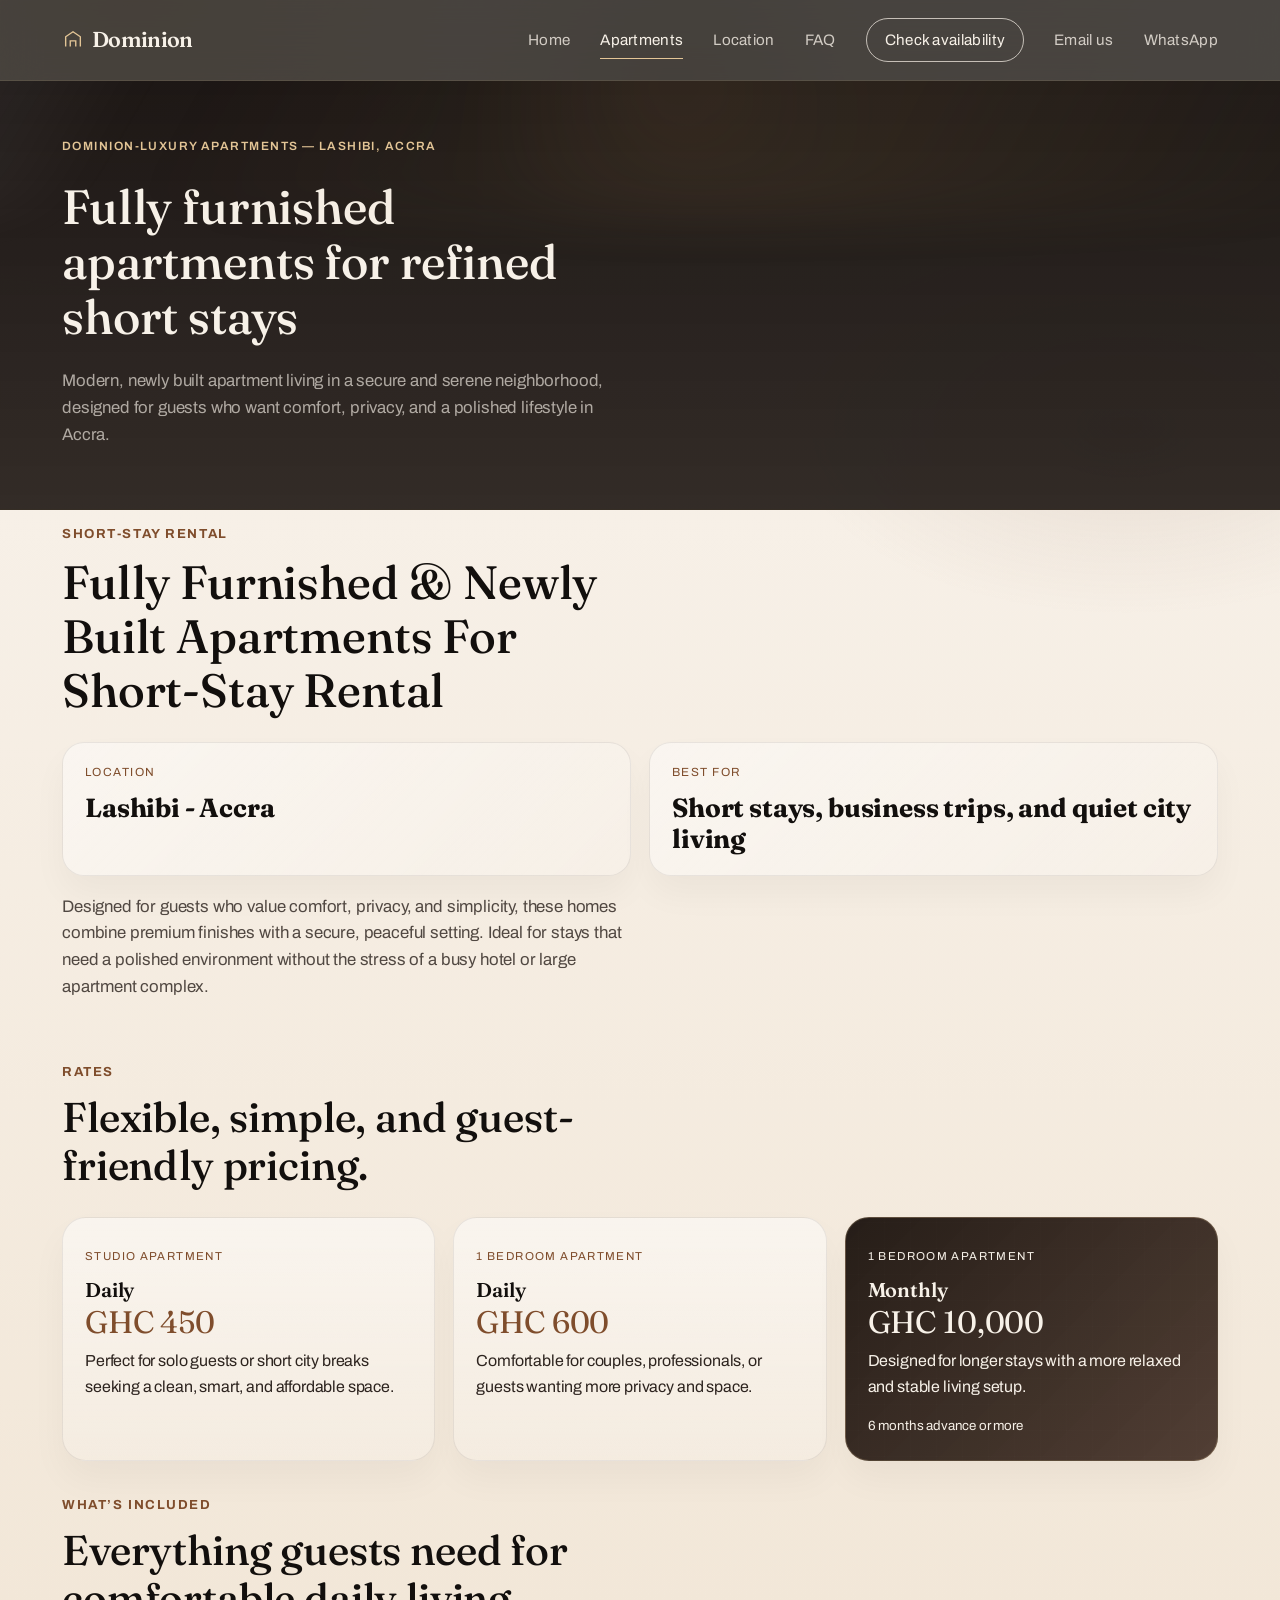
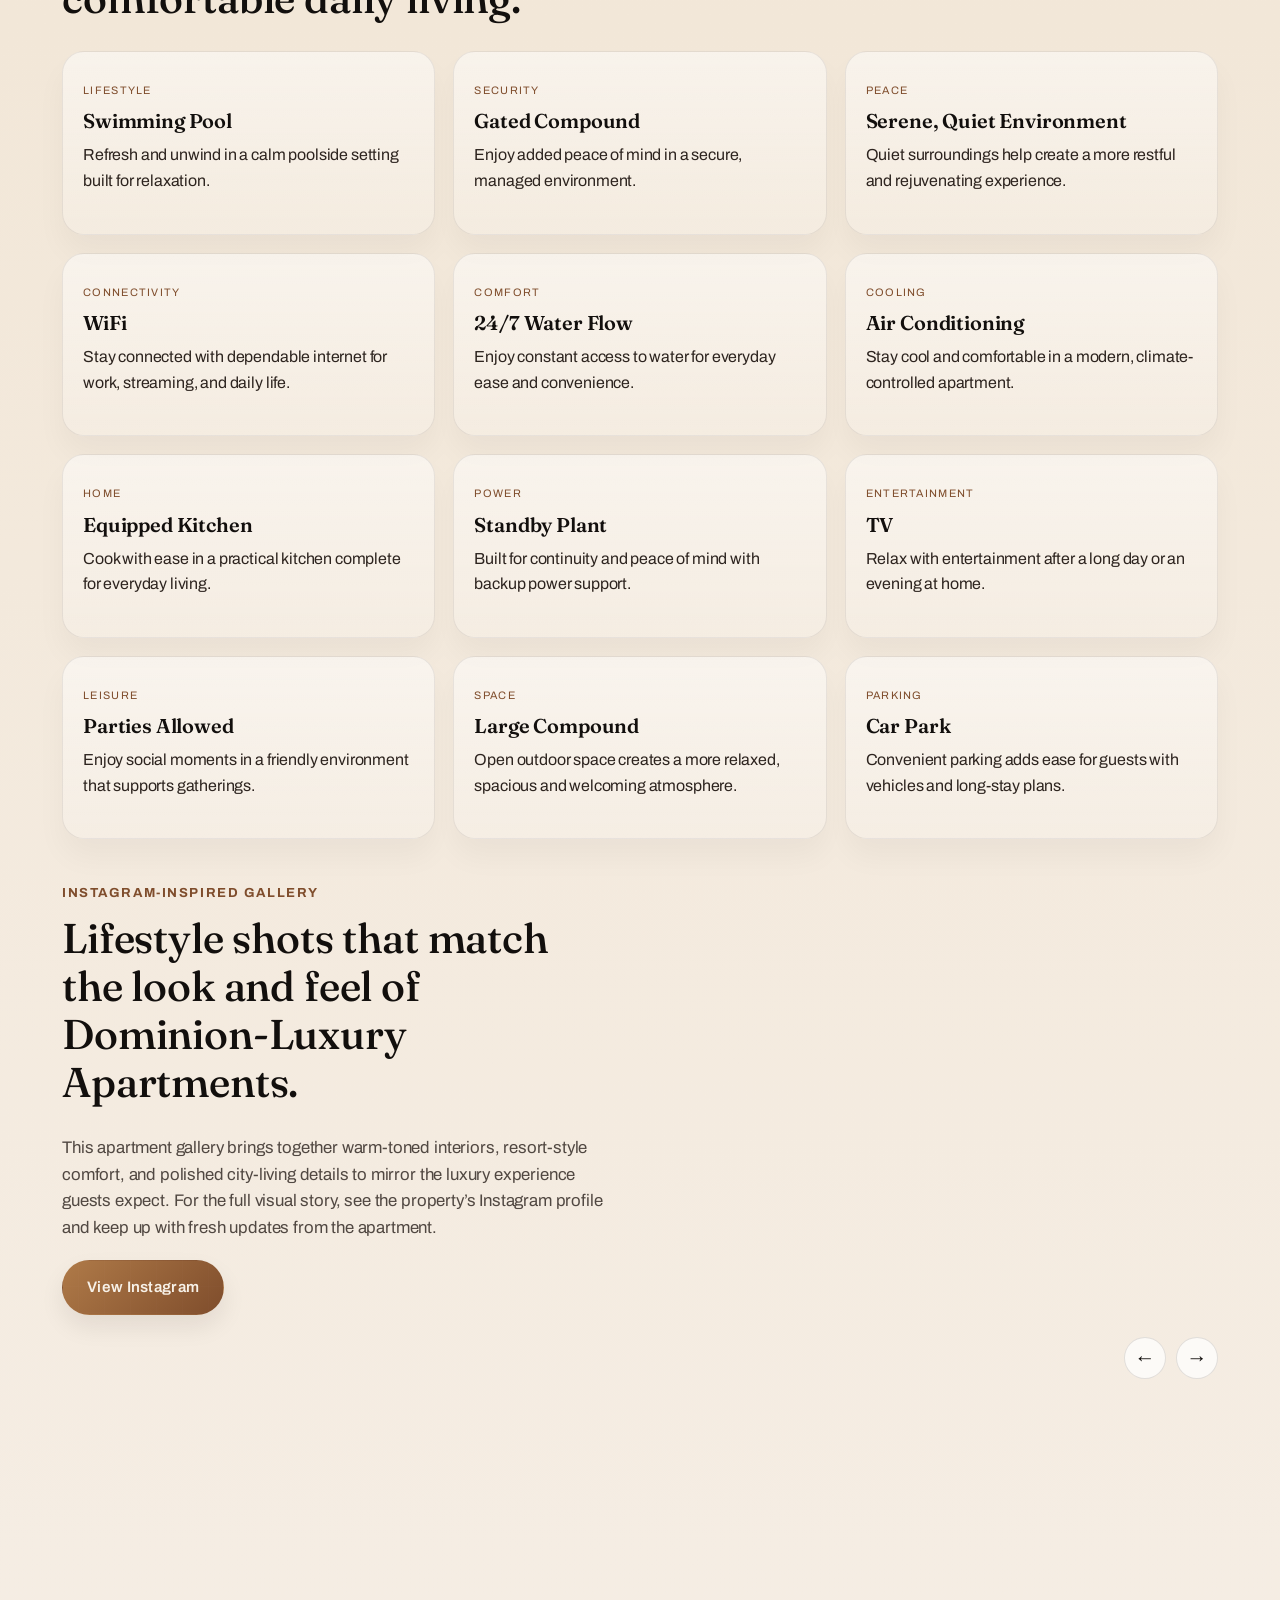
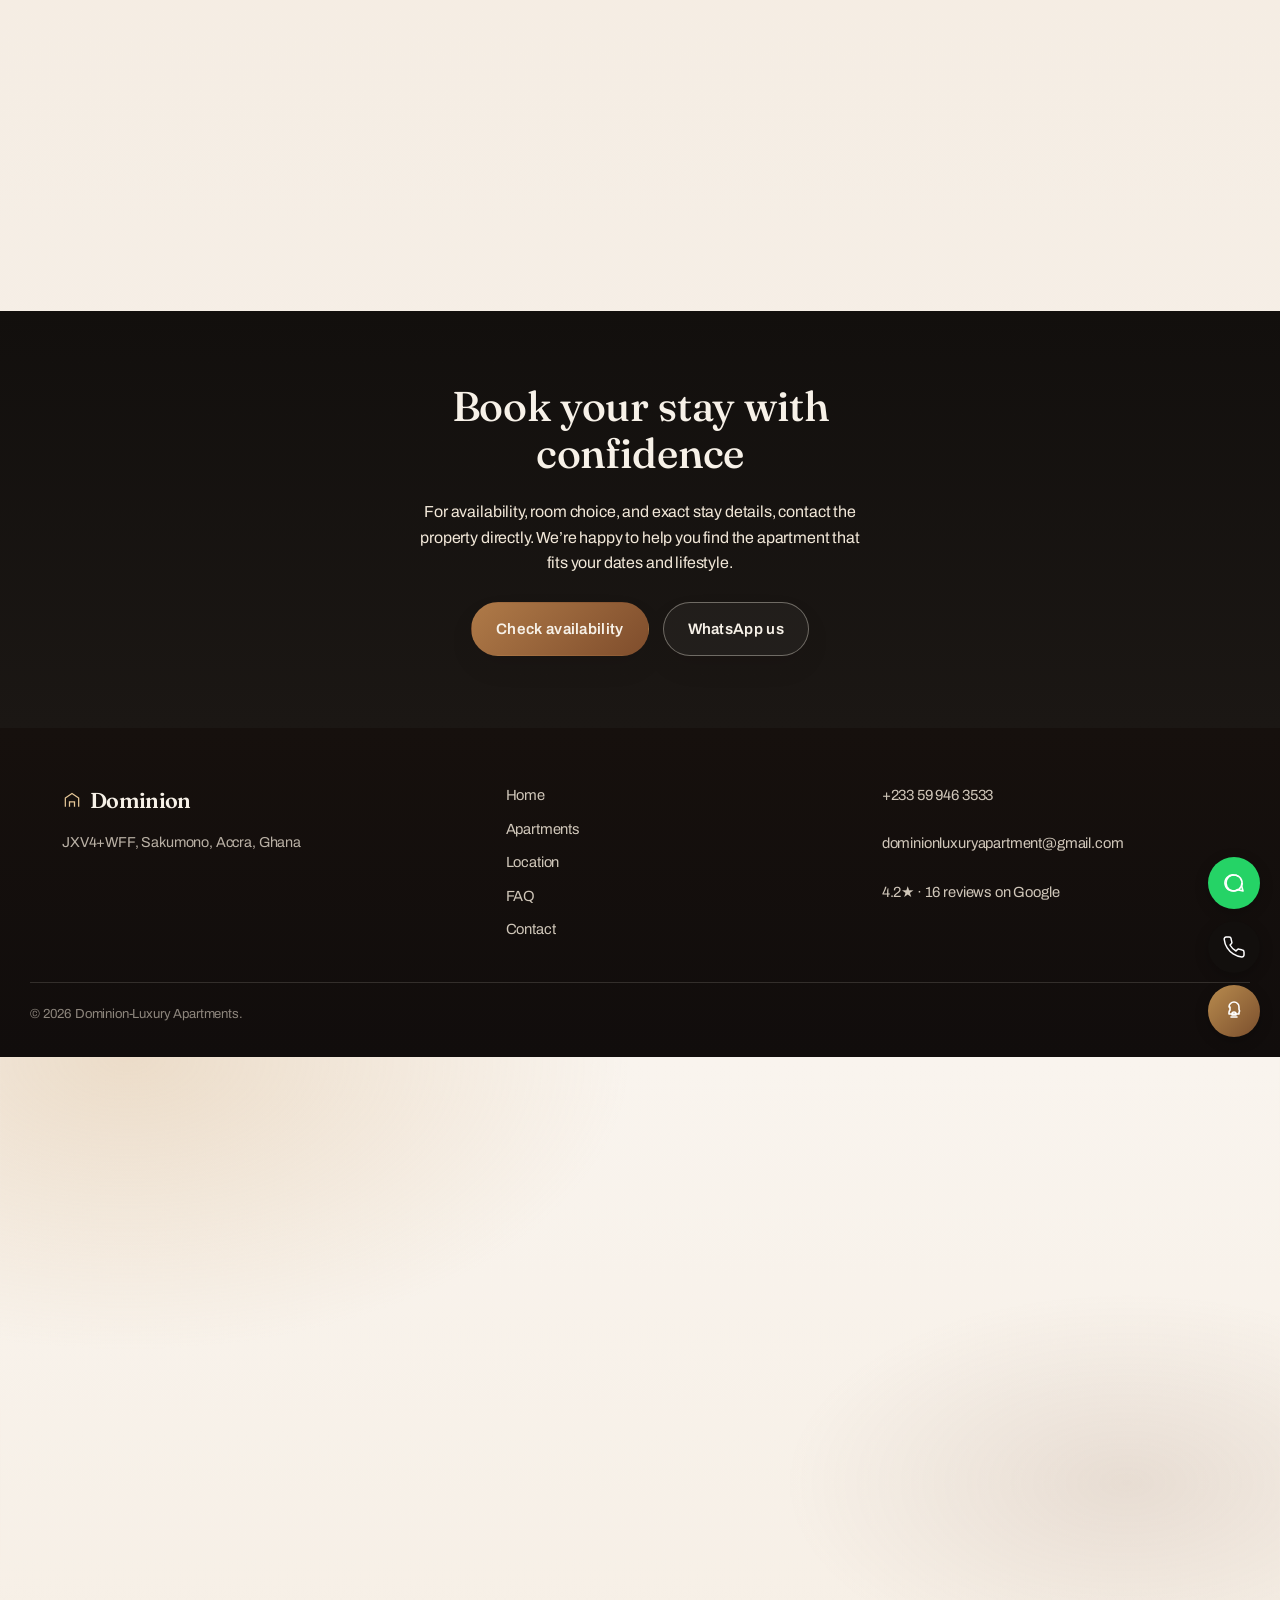
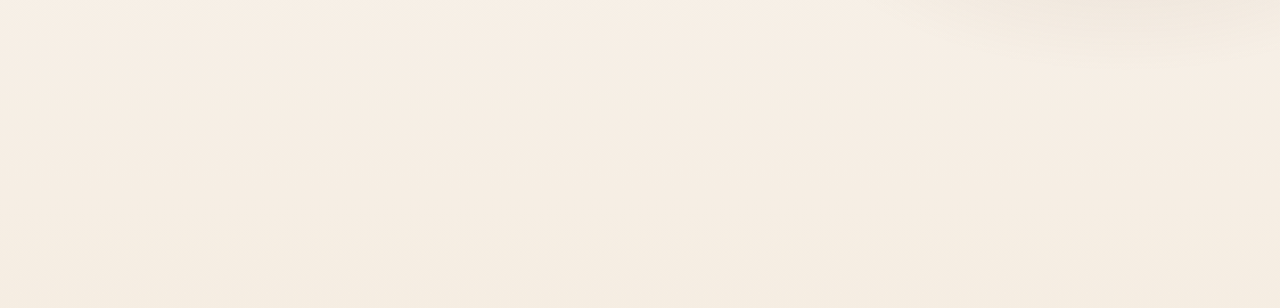
==== commit d4608431: "Refined apartment page gallery styling" ====
--- a/apartments.html
+++ b/apartments.html
@@ -154,39 +154,30 @@
         <div class="gallery-grid gallery-grid--single" id="galleryGrid" aria-label="Apartment photo gallery">
           <button type="button" class="gallery-tile image-tile" data-caption="Warm lounge styling that makes the apartment feel calm and elevated" data-image="images/pool-photo-12.jpg">
             <img src="images/pool-photo-12.jpg" alt="Luxury lounge area with elegant apartment styling" loading="lazy" />
-            <span>Lounge</span>
           </button>
           <button type="button" class="gallery-tile image-tile" data-caption="Comfort-first bedroom styling for a quiet, restful stay" data-image="images/pool-photo-13.jpg">
             <img src="images/pool-photo-13.jpg" alt="Luxury apartment bedroom with soft, comfortable decor" loading="lazy" />
-            <span>Bedroom</span>
           </button>
           <button type="button" class="gallery-tile image-tile" data-caption="A polished entrance that gives the property a boutique residential feel" data-image="images/pool-photo-14.jpg">
             <img src="images/pool-photo-14.jpg" alt="Apartment entrance and building frontage" loading="lazy" />
-            <span>Entrance</span>
           </button>
           <button type="button" class="gallery-tile image-tile" data-caption="The Sakumono property setting brings a calm coastal atmosphere to the stay" data-image="images/pool-photo-15.jpg">
             <img src="images/pool-photo-15.jpg" alt="Dominion-Luxury Apartments building view from the surrounding area" loading="lazy" />
-            <span>Property view</span>
           </button>
           <button type="button" class="gallery-tile image-tile" data-caption="A practical, warm kitchen designed for easy everyday living" data-image="images/pool-photo-16.jpg">
             <img src="images/pool-photo-16.jpg" alt="Modern kitchen in the apartment" loading="lazy" />
-            <span>Kitchen</span>
           </button>
           <button type="button" class="gallery-tile image-tile" data-caption="Poolside comfort and a resort-like setting for a relaxed stay" data-image="images/pool-photo-17.jpg">
             <img src="images/pool-photo-17.jpg" alt="Pool area with resort-style apartment surroundings" loading="lazy" />
-            <span>Pool area</span>
           </button>
           <button type="button" class="gallery-tile image-tile" data-caption="Large shared grounds that add space, calm and a guest-friendly feel" data-image="images/pool-photo-18.jpg">
             <img src="images/pool-photo-18.jpg" alt="Large apartment compound with open outdoor space" loading="lazy" />
-            <span>Compound</span>
           </button>
           <button type="button" class="gallery-tile image-tile" data-caption="A comfortable lounge arrangement for slow evenings and relaxed downtime" data-image="images/pool-photo-1.jpg">
             <img src="images/pool-photo-1.jpg" alt="Apartment lounge and TV area" loading="lazy" />
-            <span>TV lounge</span>
           </button>
           <button type="button" class="gallery-tile image-tile" data-caption="A premium bedroom mood with airy, restful styling" data-image="images/pool-photo-2.jpg">
             <img src="images/pool-photo-2.jpg" alt="Premium bedroom interior with warm luxury accents" loading="lazy" />
-            <span>Suite</span>
           </button>
         </div>
       </div>
--- a/styles.css
+++ b/styles.css
@@ -1655,20 +1655,6 @@
   transition: transform 0.25s ease;
 }
 .gallery-tile:hover img { transform: scale(1.04); }
-.gallery-tile span {
-  position: absolute;
-  left: 14px;
-  bottom: 14px;
-  z-index: 2;
-  display: inline-flex;
-  padding: 8px 14px;
-  border-radius: 999px;
-  background: rgba(240, 233, 220, 0.9);
-  color: var(--ink);
-  font-weight: 700;
-  letter-spacing: 0.02em;
-  box-shadow: 0 8px 18px rgba(28, 23, 18, 0.12);
-}
 
 .lightbox {
   position: fixed;
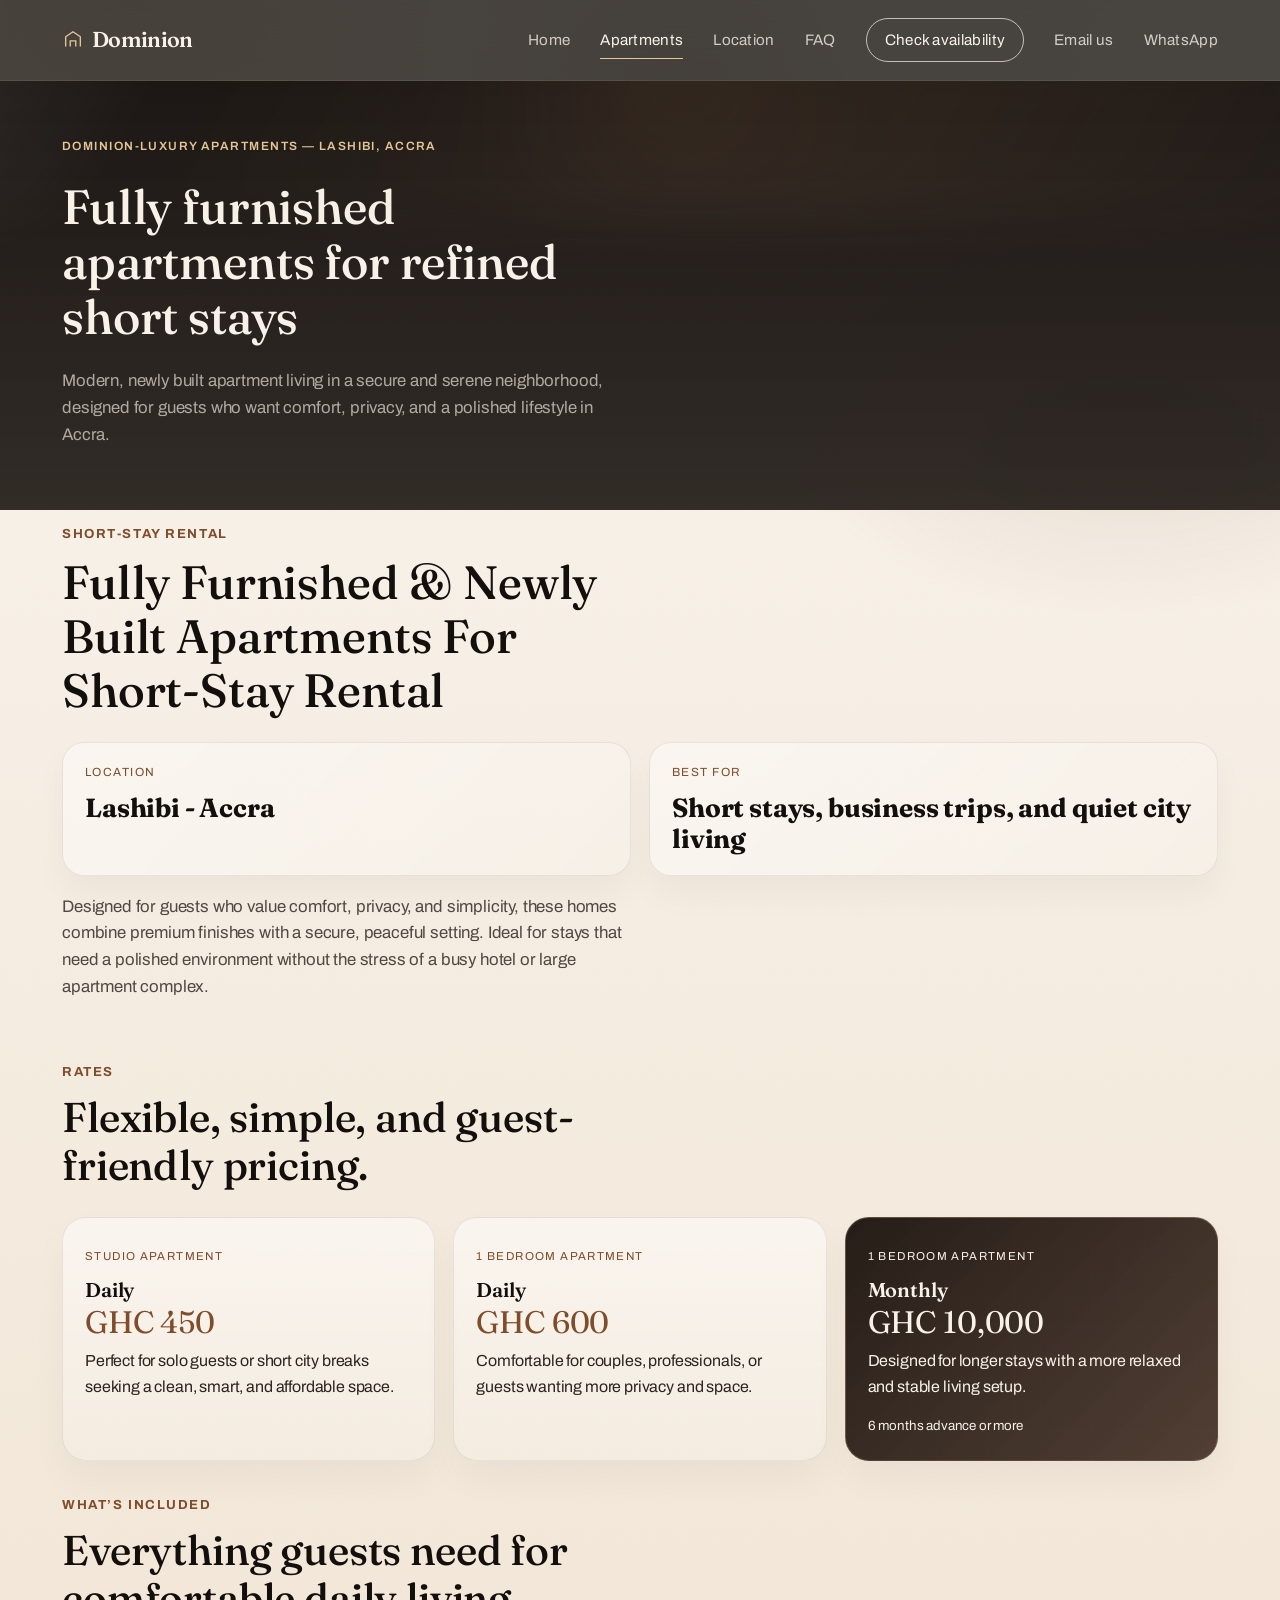
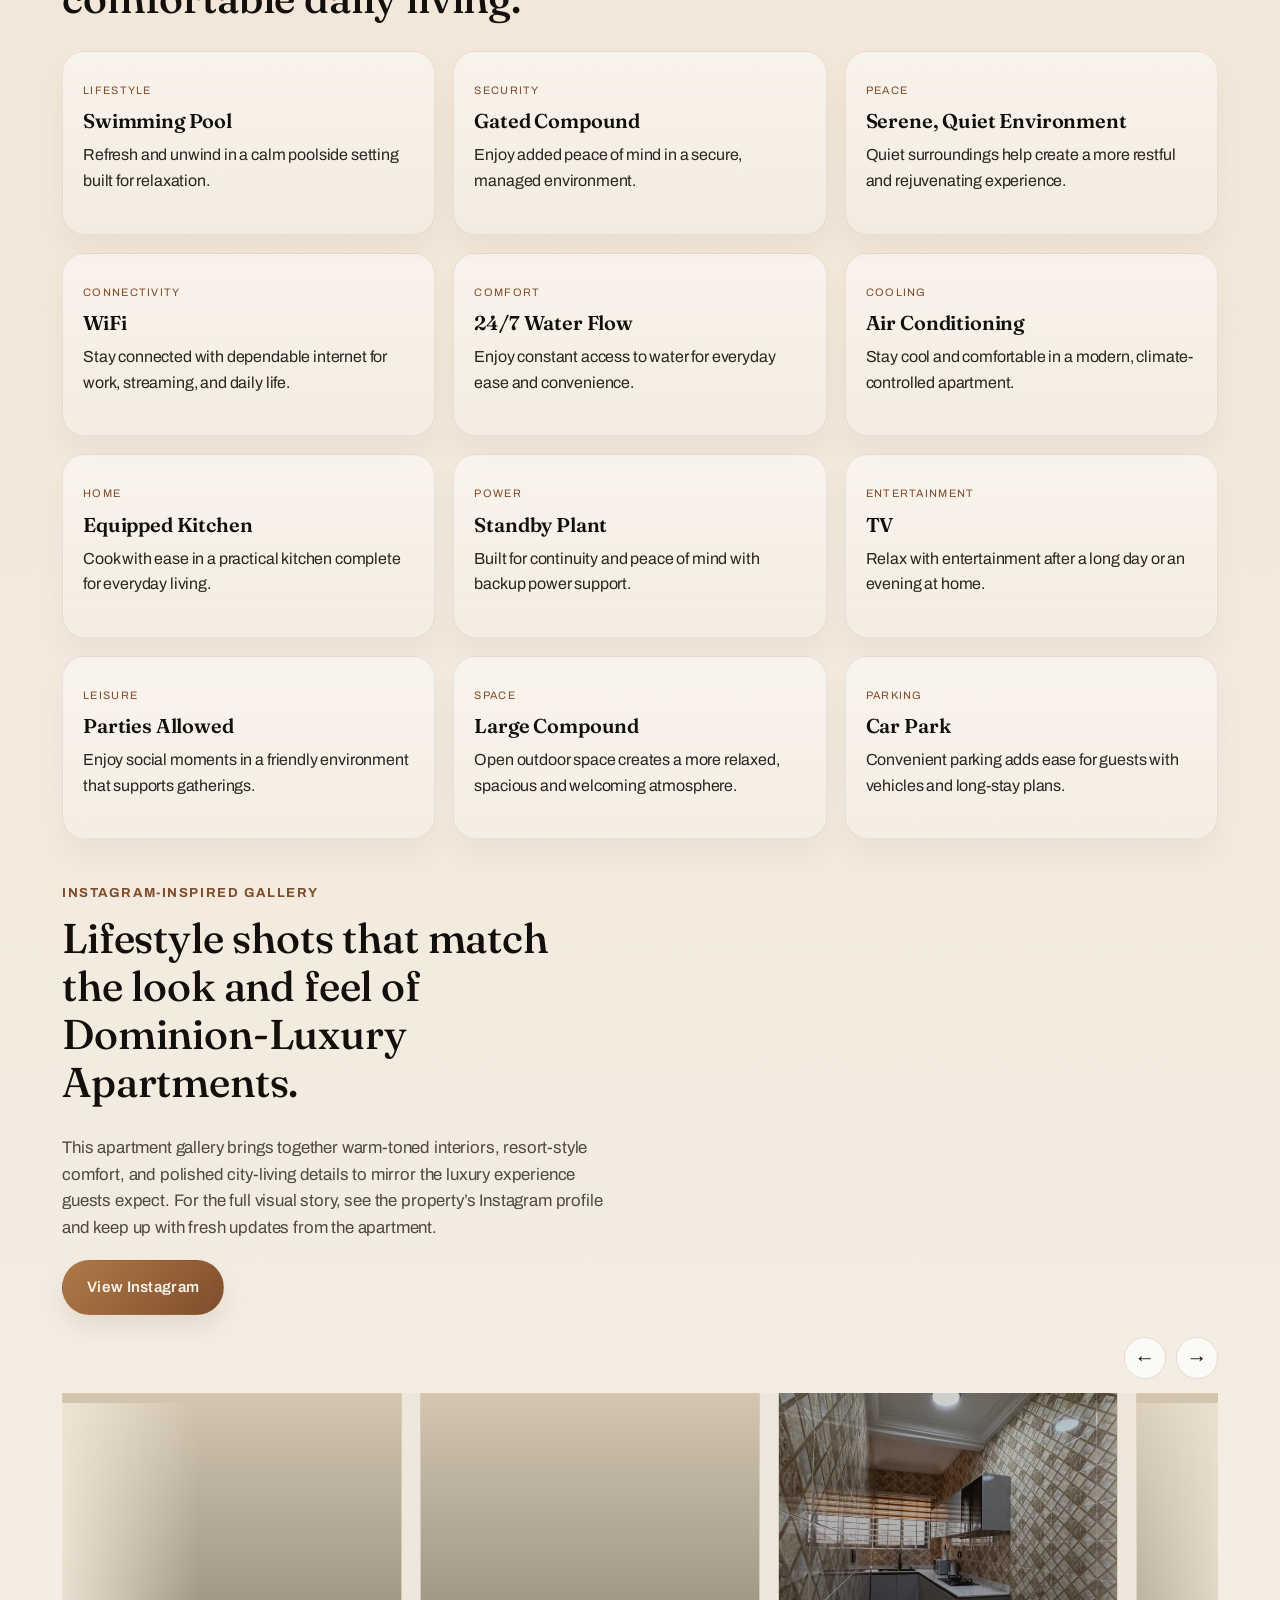
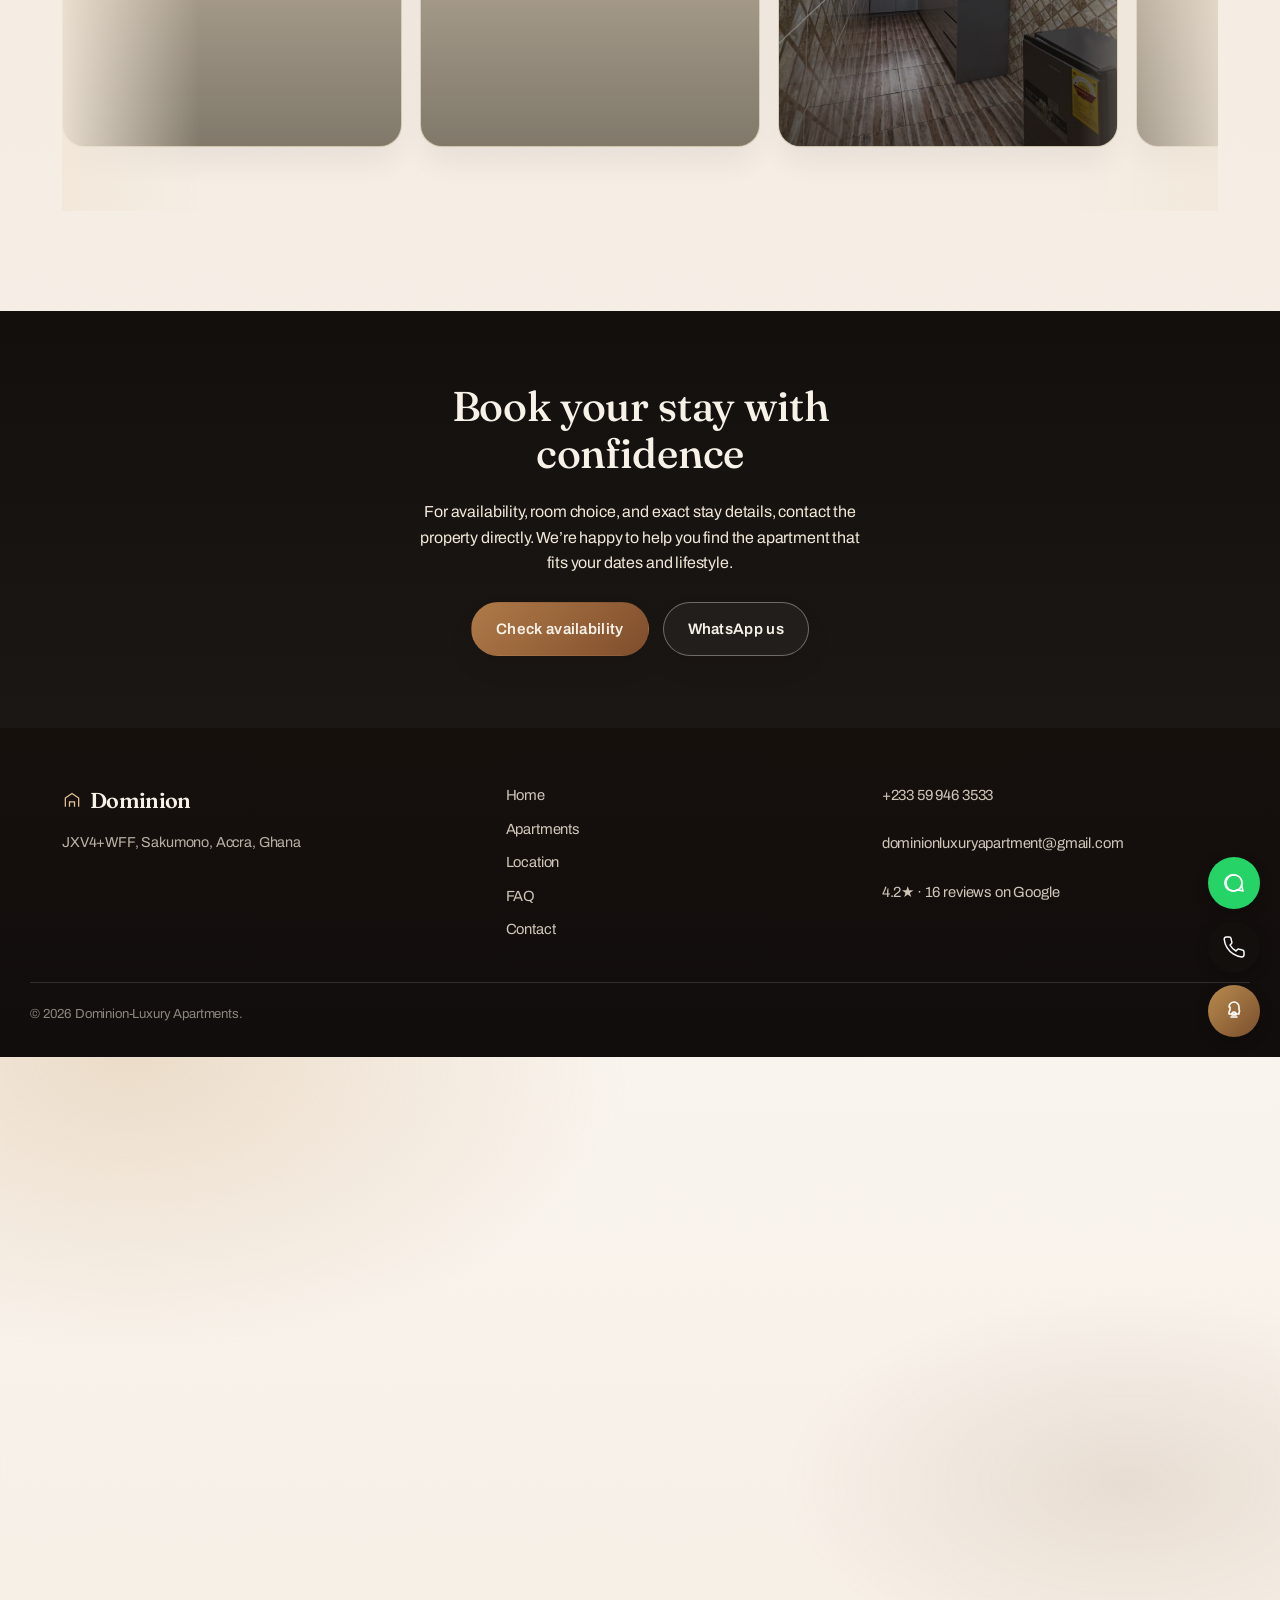
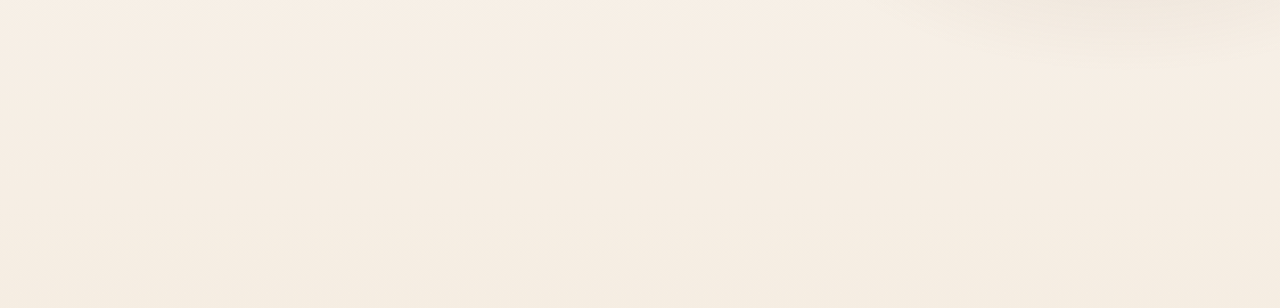
==== commit f66f9732: "Simplified homepage layout and improved mobile accessibility" ====
--- a/apartments.html
+++ b/apartments.html
@@ -152,32 +152,32 @@
         </div>
 
         <div class="gallery-grid gallery-grid--single" id="galleryGrid" aria-label="Apartment photo gallery">
-          <button type="button" class="gallery-tile image-tile" data-caption="Warm lounge styling that makes the apartment feel calm and elevated" data-image="images/pool-photo-12.jpg">
-            <img src="images/pool-photo-12.jpg" alt="Luxury lounge area with elegant apartment styling" loading="lazy" />
-          </button>
-          <button type="button" class="gallery-tile image-tile" data-caption="Comfort-first bedroom styling for a quiet, restful stay" data-image="images/pool-photo-13.jpg">
-            <img src="images/pool-photo-13.jpg" alt="Luxury apartment bedroom with soft, comfortable decor" loading="lazy" />
-          </button>
-          <button type="button" class="gallery-tile image-tile" data-caption="A polished entrance that gives the property a boutique residential feel" data-image="images/pool-photo-14.jpg">
-            <img src="images/pool-photo-14.jpg" alt="Apartment entrance and building frontage" loading="lazy" />
-          </button>
-          <button type="button" class="gallery-tile image-tile" data-caption="The Sakumono property setting brings a calm coastal atmosphere to the stay" data-image="images/pool-photo-15.jpg">
-            <img src="images/pool-photo-15.jpg" alt="Dominion-Luxury Apartments building view from the surrounding area" loading="lazy" />
+          <button type="button" class="gallery-tile image-tile" data-caption="Warm lounge styling that makes the apartment feel calm and elevated" data-image="images/pool-photo-10.jpg">
+            <img src="images/pool-photo-10.jpg" alt="Luxury lounge area with elegant apartment styling" loading="eager" decoding="async" />
+          </button>
+          <button type="button" class="gallery-tile image-tile" data-caption="Comfort-first bedroom styling for a quiet, restful stay" data-image="images/pool-photo-11.jpg">
+            <img src="images/pool-photo-11.jpg" alt="Luxury apartment bedroom with soft, comfortable decor" loading="lazy" decoding="async" />
+          </button>
+          <button type="button" class="gallery-tile image-tile" data-caption="A polished entrance that gives the property a boutique residential feel" data-image="images/pool-photo-12.jpg">
+            <img src="images/pool-photo-12.jpg" alt="Apartment entrance and building frontage" loading="lazy" decoding="async" />
+          </button>
+          <button type="button" class="gallery-tile image-tile" data-caption="The Sakumono property setting brings a calm coastal atmosphere to the stay" data-image="images/pool-photo-13.jpg">
+            <img src="images/pool-photo-13.jpg" alt="Dominion-Luxury Apartments building view from the surrounding area" loading="lazy" decoding="async" />
           </button>
           <button type="button" class="gallery-tile image-tile" data-caption="A practical, warm kitchen designed for easy everyday living" data-image="images/pool-photo-16.jpg">
-            <img src="images/pool-photo-16.jpg" alt="Modern kitchen in the apartment" loading="lazy" />
+            <img src="images/pool-photo-16.jpg" alt="Modern kitchen in the apartment" loading="lazy" decoding="async" />
           </button>
           <button type="button" class="gallery-tile image-tile" data-caption="Poolside comfort and a resort-like setting for a relaxed stay" data-image="images/pool-photo-17.jpg">
-            <img src="images/pool-photo-17.jpg" alt="Pool area with resort-style apartment surroundings" loading="lazy" />
+            <img src="images/pool-photo-17.jpg" alt="Pool area with resort-style apartment surroundings" loading="lazy" decoding="async" />
           </button>
           <button type="button" class="gallery-tile image-tile" data-caption="Large shared grounds that add space, calm and a guest-friendly feel" data-image="images/pool-photo-18.jpg">
-            <img src="images/pool-photo-18.jpg" alt="Large apartment compound with open outdoor space" loading="lazy" />
+            <img src="images/pool-photo-18.jpg" alt="Large apartment compound with open outdoor space" loading="lazy" decoding="async" />
           </button>
           <button type="button" class="gallery-tile image-tile" data-caption="A comfortable lounge arrangement for slow evenings and relaxed downtime" data-image="images/pool-photo-1.jpg">
-            <img src="images/pool-photo-1.jpg" alt="Apartment lounge and TV area" loading="lazy" />
+            <img src="images/pool-photo-1.jpg" alt="Apartment lounge and TV area" loading="lazy" decoding="async" />
           </button>
           <button type="button" class="gallery-tile image-tile" data-caption="A premium bedroom mood with airy, restful styling" data-image="images/pool-photo-2.jpg">
-            <img src="images/pool-photo-2.jpg" alt="Premium bedroom interior with warm luxury accents" loading="lazy" />
+            <img src="images/pool-photo-2.jpg" alt="Premium bedroom interior with warm luxury accents" loading="lazy" decoding="async" />
           </button>
         </div>
       </div>
--- a/styles.css
+++ b/styles.css
@@ -554,6 +554,7 @@
   width: 100%;
   height: 100%;
   object-fit: cover;
+  object-position: center;
   display: block;
   transform: scale(1.04);
   animation: floatImage 9s ease-in-out infinite alternate;
@@ -777,6 +778,176 @@
 .reveal-delay-1 { transition-delay: 0.08s; }
 .reveal-delay-2 { transition-delay: 0.16s; }
 .reveal-delay-3 { transition-delay: 0.24s; }
+
+.customer-gallery {
+  padding: 10px 0 8px;
+}
+
+.customer-grid {
+  display: grid;
+  grid-template-columns: 1.2fr 0.8fr 0.8fr;
+  gap: 18px;
+  margin-top: 12px;
+}
+
+.customer-card {
+  position: relative;
+  overflow: hidden;
+  border-radius: 24px;
+  min-height: 280px;
+  background: #efe5d7;
+  border: 1px solid rgba(26, 18, 13, 0.08);
+  box-shadow: 0 18px 36px rgba(26, 18, 13, 0.06);
+}
+
+.customer-card--wide {
+  grid-column: span 2;
+  min-height: 360px;
+}
+
+.customer-card--tall {
+  min-height: 360px;
+}
+
+.customer-card img {
+  width: 100%;
+  height: 100%;
+  object-fit: cover;
+  display: block;
+  filter: saturate(1.05) contrast(1.04) brightness(0.9);
+  transition: transform 0.35s ease;
+}
+
+.customer-card:hover img {
+  transform: scale(1.04);
+}
+
+.customer-card::before {
+  content: "";
+  position: absolute;
+  inset: 0;
+  background: linear-gradient(180deg, rgba(18, 15, 13, 0.08), rgba(18, 15, 13, 0.72));
+  z-index: 1;
+}
+
+.customer-card__copy {
+  position: absolute;
+  left: 18px;
+  right: 18px;
+  bottom: 18px;
+  z-index: 2;
+  color: var(--plaster);
+}
+
+.customer-card__copy span {
+  display: inline-block;
+  margin-bottom: 8px;
+  font-size: 0.72rem;
+  text-transform: uppercase;
+  letter-spacing: 0.12em;
+  color: rgba(245, 239, 230, 0.8);
+}
+
+.customer-card__copy h3 {
+  margin: 0;
+  font-size: clamp(1.3rem, 1rem + 0.85vw, 2rem);
+  line-height: 1.1;
+  color: var(--plaster);
+}
+
+.cinematic-story {
+  padding: 18px 0 6px;
+}
+
+.story-layout {
+  display: grid;
+  grid-template-columns: 1.05fr 0.95fr;
+  gap: 28px;
+  align-items: center;
+}
+
+.story-visual {
+  display: grid;
+  grid-template-columns: 1.15fr 0.85fr;
+  gap: 18px;
+  min-height: 440px;
+}
+
+.story-visual__main,
+.story-visual__stack img {
+  position: relative;
+  overflow: hidden;
+  border-radius: 28px;
+  border: 1px solid rgba(33, 24, 20, 0.08);
+  box-shadow: 0 28px 60px rgba(12, 9, 8, 0.12);
+}
+
+.story-visual__main {
+  min-height: 440px;
+}
+
+.story-visual__main img,
+.story-visual__stack img {
+  width: 100%;
+  height: 100%;
+  object-fit: cover;
+  display: block;
+  filter: saturate(1.08) contrast(1.08) brightness(0.9);
+}
+
+.story-visual__stack {
+  display: grid;
+  gap: 18px;
+}
+
+.story-visual__stack img {
+  min-height: 211px;
+}
+
+.story-copy {
+  padding: 8px 0;
+}
+
+.story-copy h2 {
+  max-width: 12ch;
+  font-size: clamp(2.3rem, 1.7rem + 1.5vw, 3.4rem);
+}
+
+.story-copy p {
+  color: var(--ink-soft);
+  font-size: 1.04rem;
+}
+
+.story-metrics {
+  display: grid;
+  grid-template-columns: repeat(3, minmax(0, 1fr));
+  gap: 14px;
+  margin-top: 24px;
+}
+
+.story-metrics div {
+  padding: 18px 16px;
+  border-radius: 18px;
+  background: linear-gradient(180deg, rgba(255,255,255,0.52), rgba(247,241,232,0.8));
+  border: 1px solid rgba(33, 24, 20, 0.08);
+  box-shadow: 0 12px 25px rgba(33, 24, 20, 0.04);
+}
+
+.story-metrics strong {
+  display: block;
+  font-family: var(--font-display);
+  font-size: 1.45rem;
+  color: var(--ink);
+  line-height: 1.1;
+  margin-bottom: 4px;
+}
+
+.story-metrics span {
+  font-size: 0.72rem;
+  text-transform: uppercase;
+  letter-spacing: 0.12em;
+  color: var(--clay-deep);
+}
 
 .signature-retreat {
   padding: 0;
@@ -941,6 +1112,7 @@
   width: 100%;
   height: 100%;
   object-fit: cover;
+  object-position: center;
   display: block;
   transition: transform 0.4s ease, filter 0.4s ease;
   filter: saturate(1.08) contrast(1.06) brightness(0.96);
@@ -1579,12 +1751,29 @@
 .gallery-grid {
   display: flex;
   gap: 18px;
-  overflow-x: auto;
-  scroll-snap-type: x proximity;
-  scrollbar-width: thin;
-  scrollbar-color: rgba(78, 57, 48, 0.4) transparent;
+  width: max-content;
+  min-width: 100%;
+  overflow: hidden;
   padding: 10px 0 18px;
   margin: 0;
+  position: relative;
+  will-change: transform;
+  animation: gallery-marquee 30s linear infinite;
+}
+.gallery-grid.is-paused {
+  animation-play-state: paused;
+}
+.gallery-grid::after {
+  content: "";
+  position: absolute;
+  inset: 10px 0 18px;
+  pointer-events: none;
+  background: linear-gradient(90deg, rgba(242, 231, 216, 0.9), rgba(242, 231, 216, 0) 12%, rgba(242, 231, 216, 0) 88%, rgba(242, 231, 216, 0.8));
+  z-index: 2;
+}
+@keyframes gallery-marquee {
+  0% { transform: translateX(0); }
+  100% { transform: translateX(calc(-50% - 9px)); }
 }
 .gallery-grid::-webkit-scrollbar { height: 8px; }
 .gallery-grid::-webkit-scrollbar-thumb {
@@ -1644,6 +1833,17 @@
   transform: translateY(-4px);
   box-shadow: 0 20px 36px rgba(28, 23, 18, 0.12);
 }
+.gallery-tile.is-zooming {
+  z-index: 3;
+  animation: galleryFocus 0.8s cubic-bezier(0.22, 1, 0.36, 1);
+}
+@keyframes galleryFocus {
+  0% { transform: scale(1); }
+  18% { transform: scale(1.08); }
+  42% { transform: scale(1.13); }
+  70% { transform: scale(1.07); }
+  100% { transform: scale(1); }
+}
 .gallery-tile svg { width: 30px; height: 30px; color: var(--clay); }
 .gallery-tile img {
   position: absolute;
@@ -1651,6 +1851,7 @@
   width: 100%;
   height: 100%;
   object-fit: cover;
+  object-position: center;
   filter: saturate(1.08) contrast(1.09) brightness(0.9);
   transition: transform 0.25s ease;
 }
@@ -2187,10 +2388,23 @@
 
 @media (max-width: 980px) {
   .hero-inner,
+  .story-layout,
   .signature-layout,
   .video-showcase,
   .faq-wrap {
     grid-template-columns: 1fr;
+  }
+
+  .customer-grid {
+    grid-template-columns: repeat(2, minmax(0, 1fr));
+  }
+
+  .customer-card--wide {
+    grid-column: span 2;
+  }
+
+  .story-visual {
+    grid-template-columns: 1fr 1fr;
   }
 
   .hero-copy { padding-left: 0; }
@@ -2219,6 +2433,29 @@
   .header-inner { padding-top: 14px; padding-bottom: 14px; }
   .main-nav { font-size: 1rem; }
   .hero-inner { grid-template-columns: 1fr; }
+  .customer-grid {
+    grid-template-columns: 1fr;
+  }
+  .customer-card,
+  .customer-card--wide,
+  .customer-card--tall {
+    grid-column: auto;
+    min-height: 260px;
+  }
+  .story-layout {
+    gap: 18px;
+  }
+  .story-visual {
+    grid-template-columns: 1fr;
+    min-height: auto;
+  }
+  .story-visual__main,
+  .story-visual__stack img {
+    min-height: 220px;
+  }
+  .story-metrics {
+    grid-template-columns: 1fr;
+  }
   .hero-art {
     order: -1;
     max-width: 360px;
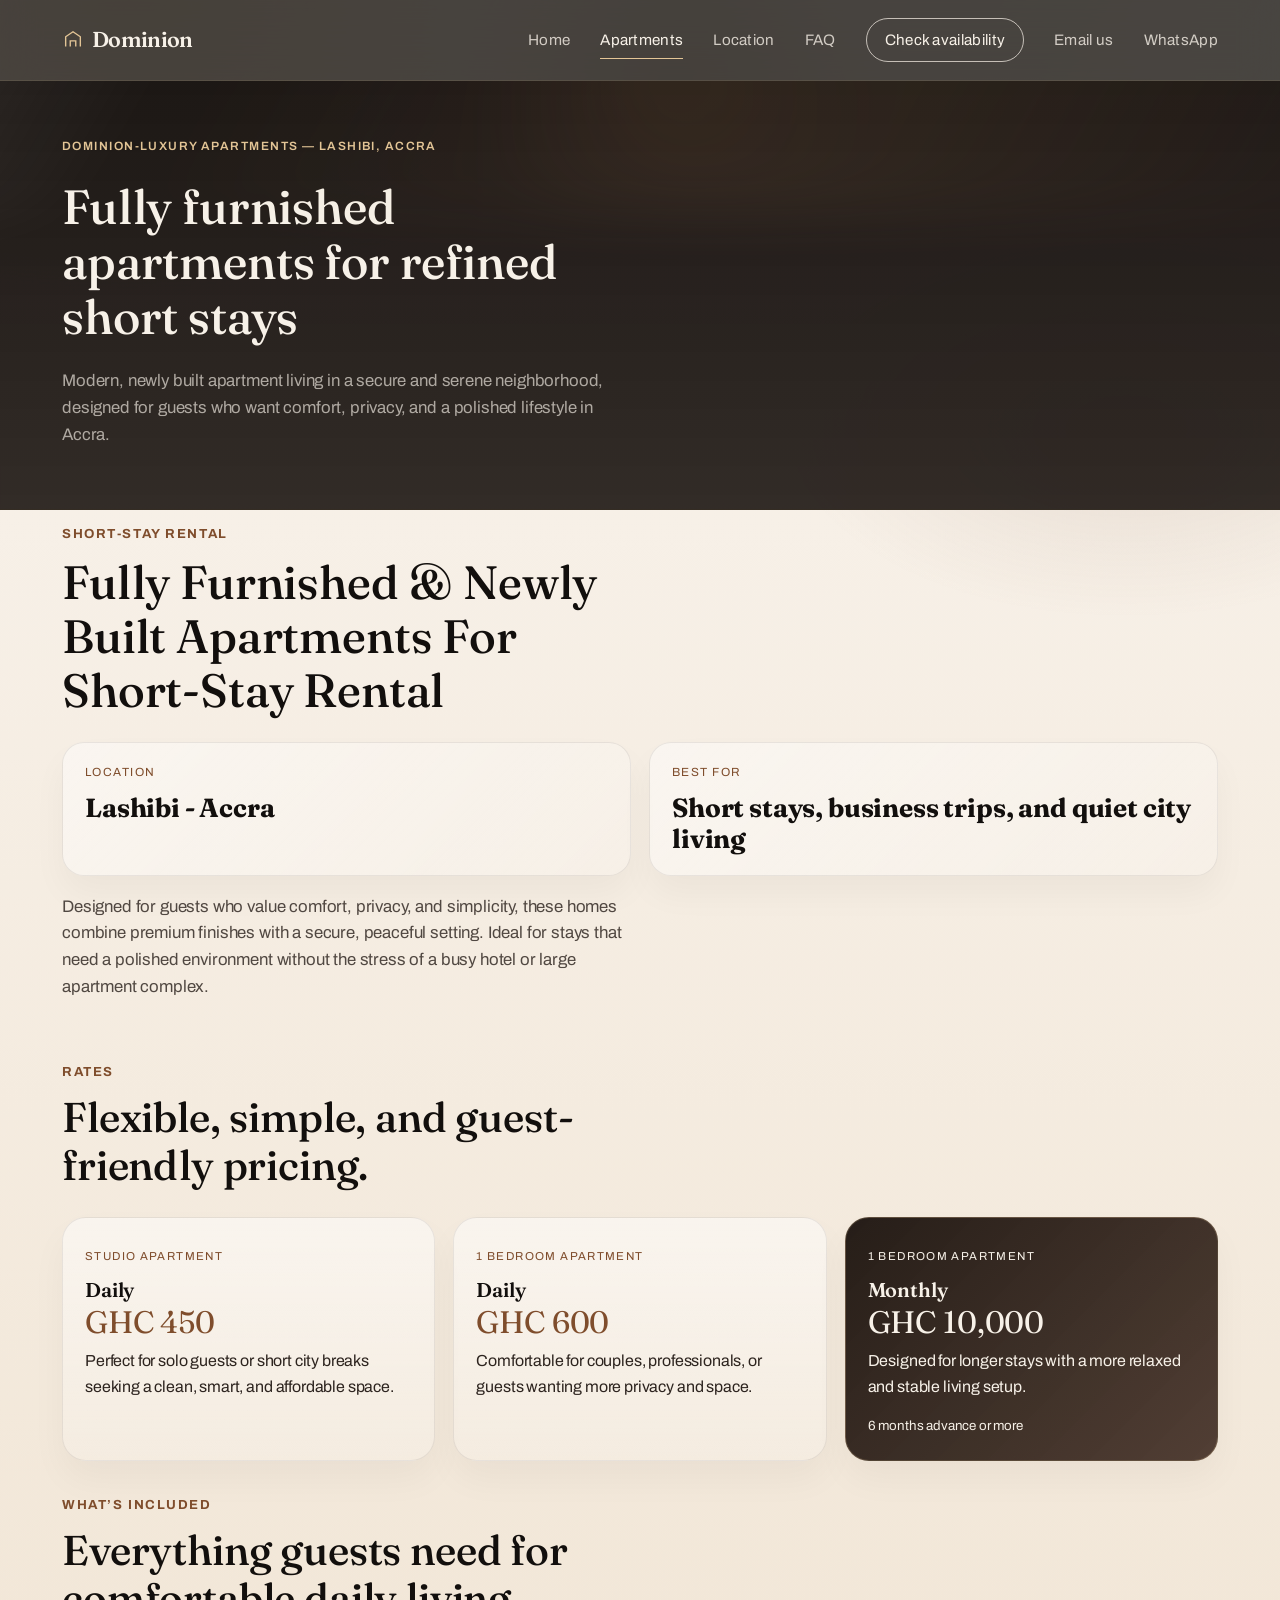
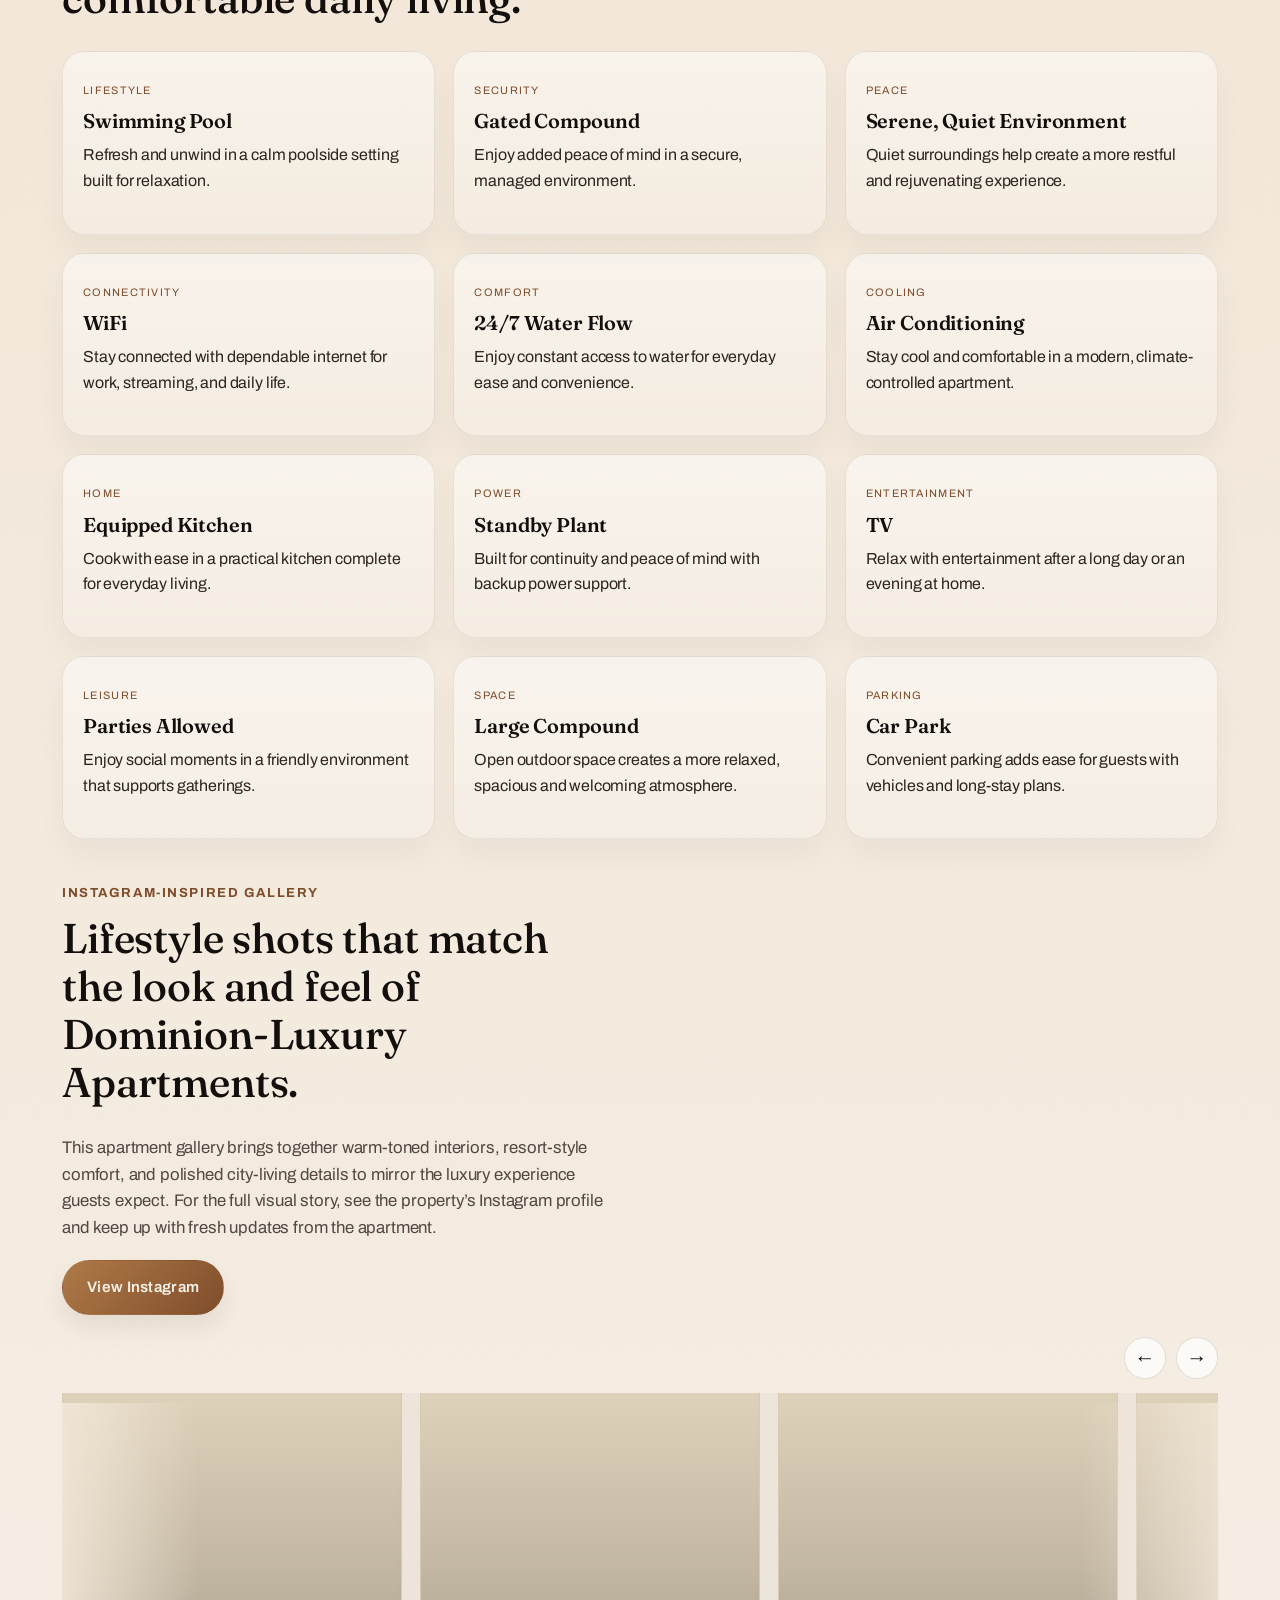
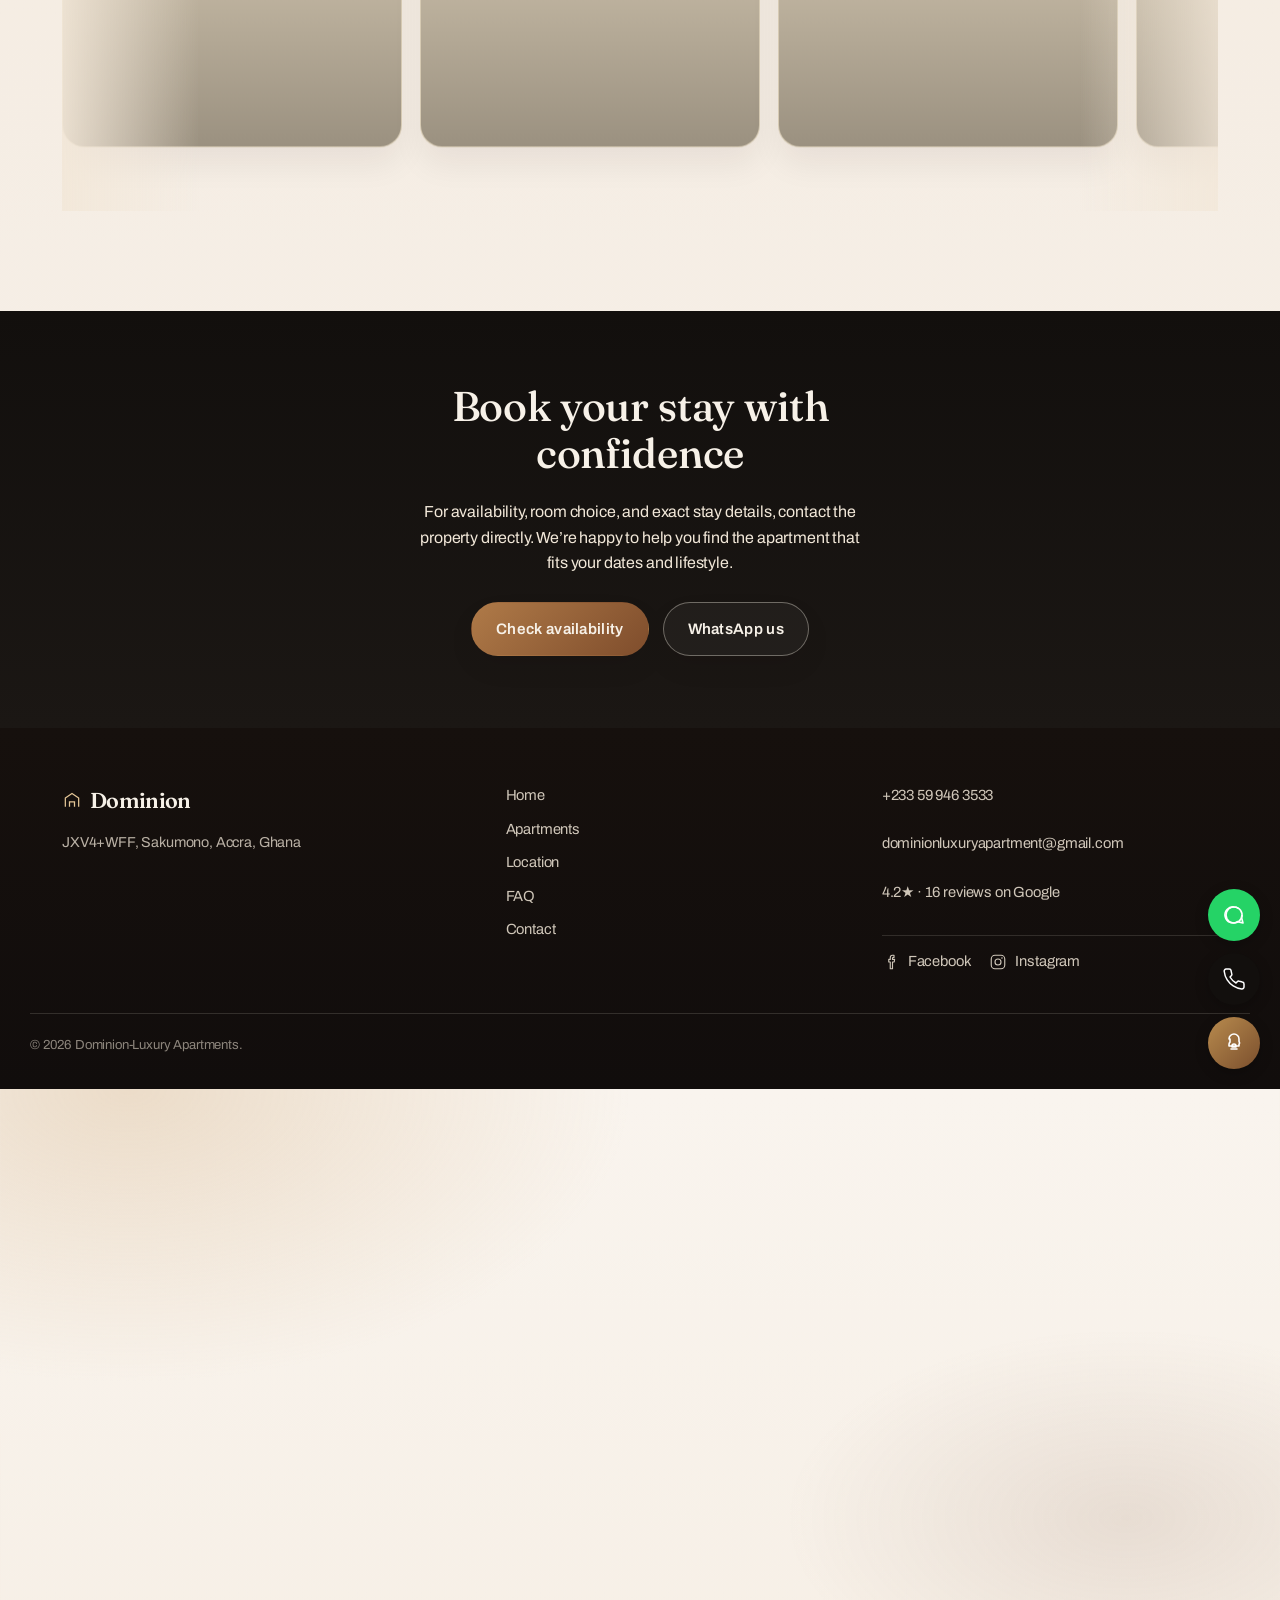
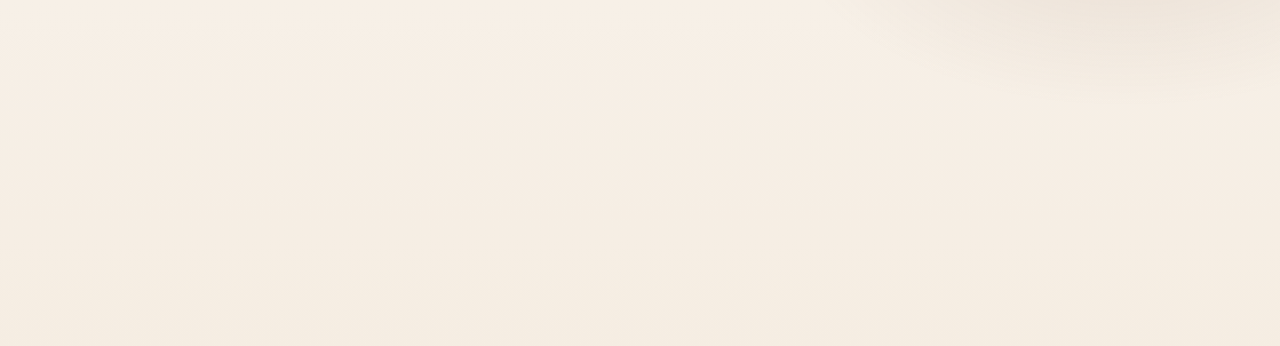
==== commit de709963: "Added Facebook and Instagram links to footer" ====
--- a/apartments.html
+++ b/apartments.html
@@ -219,6 +219,16 @@
       <p><a href="tel:+233599463533">+233 59 946 3533</a></p>
       <p><a href="mailto:dominionluxuryapartment@gmail.com">dominionluxuryapartment@gmail.com</a></p>
       <p><a href="https://www.google.com/maps/search/?api=1&query=JXV4%2BWFF+Sakumono" target="_blank" rel="noopener">4.2★ · 16 reviews on Google</a></p>
+      <div class="footer-social">
+        <a href="https://web.facebook.com/p/Dominion-Luxury-Apartments-61573926465909/?_rdc=1&_rdr" target="_blank" rel="noopener" aria-label="Dominion-Luxury Apartments on Facebook">
+          <svg viewBox="0 0 24 24" aria-hidden="true"><path d="M14 8.5V6.8c0-.5.3-.8.8-.8H16V3h-2.1C11.9 3 11 4.4 11 6.3v2.2H9V12h2v9h3v-9h2.3l.5-3.5H14z" fill="none" stroke="currentColor" stroke-width="1.5" stroke-linejoin="round"/></svg>
+          Facebook
+        </a>
+        <a href="https://www.instagram.com/dominion_luxury_apartments/" target="_blank" rel="noopener" aria-label="Dominion-Luxury Apartments on Instagram">
+          <svg viewBox="0 0 24 24" aria-hidden="true"><rect x="3" y="3" width="18" height="18" rx="5" fill="none" stroke="currentColor" stroke-width="1.5"/><circle cx="12" cy="12" r="4" fill="none" stroke="currentColor" stroke-width="1.5"/><circle cx="17.3" cy="6.7" r="1.1" fill="currentColor"/></svg>
+          Instagram
+        </a>
+      </div>
     </div>
   </div>
   <div class="wrap footer-bottom">
--- a/styles.css
+++ b/styles.css
@@ -85,7 +85,7 @@
     linear-gradient(90deg, rgba(255,255,255,0.04) 1px, transparent 1px);
   background-size: 26px 26px;
   mask-image: radial-gradient(circle at center, black 36%, transparent 90%);
-  opacity: 0.28;
+  opacity: 0.12;
   z-index: 0;
 }
 
@@ -339,13 +339,13 @@
   position: absolute;
   inset: 0;
   background:
-    linear-gradient(135deg, rgba(18, 14, 12, 0.82), rgba(48, 35, 28, 0.72) 46%, rgba(18, 14, 12, 0.9)),
-    url('images/pool-photo-1.jpg') center/cover no-repeat;
+    linear-gradient(135deg, rgba(18, 14, 12, 0.58), rgba(48, 35, 28, 0.34) 46%, rgba(18, 14, 12, 0.64)),
+    url('images/pool-photo-15.jpg') center/cover no-repeat;
   border-radius: 0 0 44px 44px;
   z-index: 0;
   background-size: cover;
-  transform: scale(1.08);
-  box-shadow: inset 0 -60px 90px rgba(7, 5, 4, 0.26);
+  transform: scale(1.01);
+  box-shadow: inset 0 -60px 90px rgba(7, 5, 4, 0.14);
 }
 .hero::after {
   content: "";
@@ -509,8 +509,7 @@
   inset: 12% 12% 8% 6%;
   border-radius: 32px;
   border: 1px solid rgba(255,255,255,0.08);
-  background: linear-gradient(135deg, rgba(255,255,255,0.06), rgba(255,255,255,0.01));
-  backdrop-filter: blur(2px);
+  background: linear-gradient(135deg, rgba(255,255,255,0.05), rgba(255,255,255,0.01));
   z-index: 0;
 }
 .hero-video-wrap {
@@ -520,15 +519,15 @@
   overflow: hidden;
   border: 1px solid rgba(226,195,147,0.18);
   box-shadow: 0 28px 52px rgba(12,8,7,0.24);
-  opacity: 0.86;
-  transform: scale(1.03) translate3d(0, var(--parallaxY, 0px), 0);
+  opacity: 1;
+  transform: scale(1) translate3d(0, var(--parallaxY, 0px), 0);
   transition: transform 0.35s ease;
 }
 .hero-video {
   width: 100%;
   height: 100%;
   object-fit: cover;
-  filter: saturate(0.9) contrast(1.06) brightness(0.75);
+  filter: saturate(1.06) contrast(1.02) brightness(1.05);
 }
 .hero-photo-stack {
   position: relative;
@@ -556,12 +555,12 @@
   object-fit: cover;
   object-position: center;
   display: block;
-  transform: scale(1.04);
+  transform: scale(1);
   animation: floatImage 9s ease-in-out infinite alternate;
 }
 @keyframes floatImage {
-  0% { transform: scale(1.04) translateY(0); }
-  100% { transform: scale(1.08) translateY(-6px); }
+  0% { transform: scale(1) translateY(0); }
+  100% { transform: scale(1.02) translateY(-6px); }
 }
 .hero-photo--main {
   width: 72%;
@@ -814,7 +813,7 @@
   height: 100%;
   object-fit: cover;
   display: block;
-  filter: saturate(1.05) contrast(1.04) brightness(0.9);
+  filter: saturate(1.06) contrast(1.02) brightness(1.06);
   transition: transform 0.35s ease;
 }
 
@@ -826,7 +825,7 @@
   content: "";
   position: absolute;
   inset: 0;
-  background: linear-gradient(180deg, rgba(18, 15, 13, 0.08), rgba(18, 15, 13, 0.72));
+  background: linear-gradient(180deg, rgba(18, 15, 13, 0.02) 0%, rgba(18, 15, 13, 0.3) 55%, rgba(18, 15, 13, 0.56) 100%);
   z-index: 1;
 }
 
@@ -892,7 +891,7 @@
   height: 100%;
   object-fit: cover;
   display: block;
-  filter: saturate(1.08) contrast(1.08) brightness(0.9);
+  filter: saturate(1.06) contrast(1.02) brightness(1.05);
 }
 
 .story-visual__stack {
@@ -1033,7 +1032,7 @@
   content: "";
   position: absolute;
   inset: 0;
-  background: linear-gradient(180deg, rgba(18, 14, 10, 0.12), rgba(18, 14, 10, 0.72));
+  background: linear-gradient(180deg, rgba(18, 14, 10, 0.04) 0%, rgba(18, 14, 10, 0.34) 55%, rgba(18, 14, 10, 0.56) 100%);
 }
 
 .mini-card > * {
@@ -1115,12 +1114,12 @@
   object-position: center;
   display: block;
   transition: transform 0.4s ease, filter 0.4s ease;
-  filter: saturate(1.08) contrast(1.06) brightness(0.96);
+  filter: saturate(1.05) contrast(1.02) brightness(1.06);
 }
 
 .photo-wall__item:hover img {
   transform: scale(1.06);
-  filter: saturate(1.18) contrast(1.08) brightness(1.02);
+  filter: saturate(1.12) contrast(1.04) brightness(1.08);
 }
 
 .photo-wall__item--large {
@@ -1211,7 +1210,7 @@
   display: block;
   object-fit: cover;
   min-height: 280px;
-  filter: saturate(0.82) contrast(1.08);
+  filter: saturate(1.05) contrast(1.02) brightness(1.03);
 }
 
 .video-showcase__copy {
@@ -1806,7 +1805,7 @@
   border-radius: 22px;
   display: block;
   color: var(--ink-soft);
-  opacity: 0.98;
+  opacity: 1;
   cursor: pointer;
   font-family: var(--font-body);
   font-size: 0.9rem;
@@ -1824,7 +1823,7 @@
   content: "";
   position: absolute;
   inset: 0;
-  background: linear-gradient(180deg, rgba(28, 23, 18, 0.05) 0%, rgba(28, 23, 18, 0.52) 100%);
+  background: linear-gradient(180deg, rgba(28, 23, 18, 0.01) 0%, rgba(28, 23, 18, 0.18) 55%, rgba(28, 23, 18, 0.38) 100%);
   z-index: 1;
 }
 .gallery-tile:hover {
@@ -1852,7 +1851,7 @@
   height: 100%;
   object-fit: cover;
   object-position: center;
-  filter: saturate(1.08) contrast(1.09) brightness(0.9);
+  filter: saturate(1.06) contrast(1.03) brightness(1.05);
   transition: transform 0.25s ease;
 }
 .gallery-tile:hover img { transform: scale(1.04); }
@@ -1999,6 +1998,25 @@
 .footer-nav, .footer-contact { display: flex; flex-direction: column; gap: 10px; font-size: 0.92rem; }
 .footer-nav a, .footer-contact a { text-decoration: none; color: var(--stone); opacity: 0.85; }
 .footer-nav a:hover, .footer-contact a:hover { opacity: 1; color: var(--brass-light); }
+
+.footer-social {
+  display: flex;
+  flex-wrap: wrap;
+  gap: 8px 18px;
+  margin-top: 6px;
+  padding-top: 14px;
+  border-top: 1px solid rgba(240, 233, 220, 0.14);
+}
+.footer-social a {
+  display: inline-flex;
+  align-items: center;
+  gap: 8px;
+  text-decoration: none;
+  color: var(--stone);
+  opacity: 0.85;
+}
+.footer-social a:hover { opacity: 1; color: var(--brass-light); }
+.footer-social svg { width: 18px; height: 18px; flex: 0 0 auto; }
 .footer-bottom { padding: 20px 0; font-size: 0.82rem; opacity: 0.55; }
 @media (max-width: 700px) { .footer-inner { grid-template-columns: 1fr; gap: 28px; } }
 
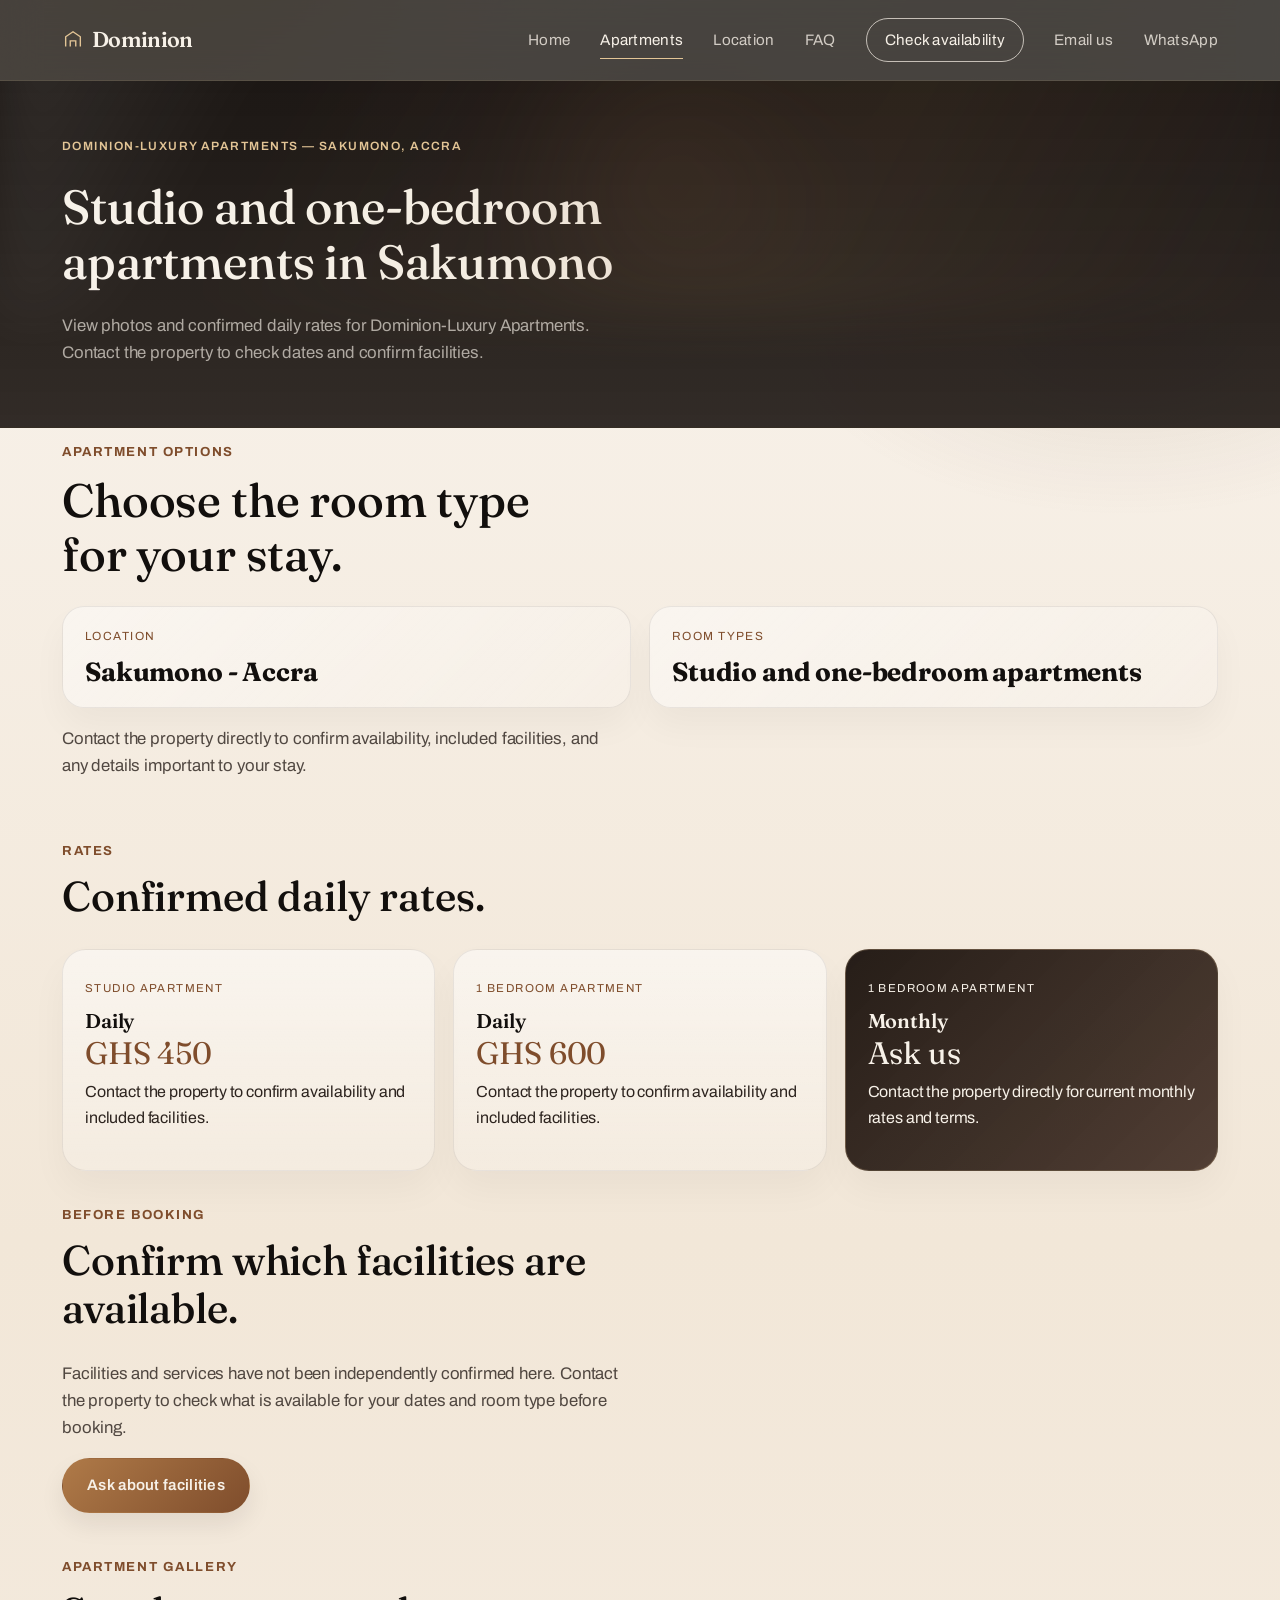
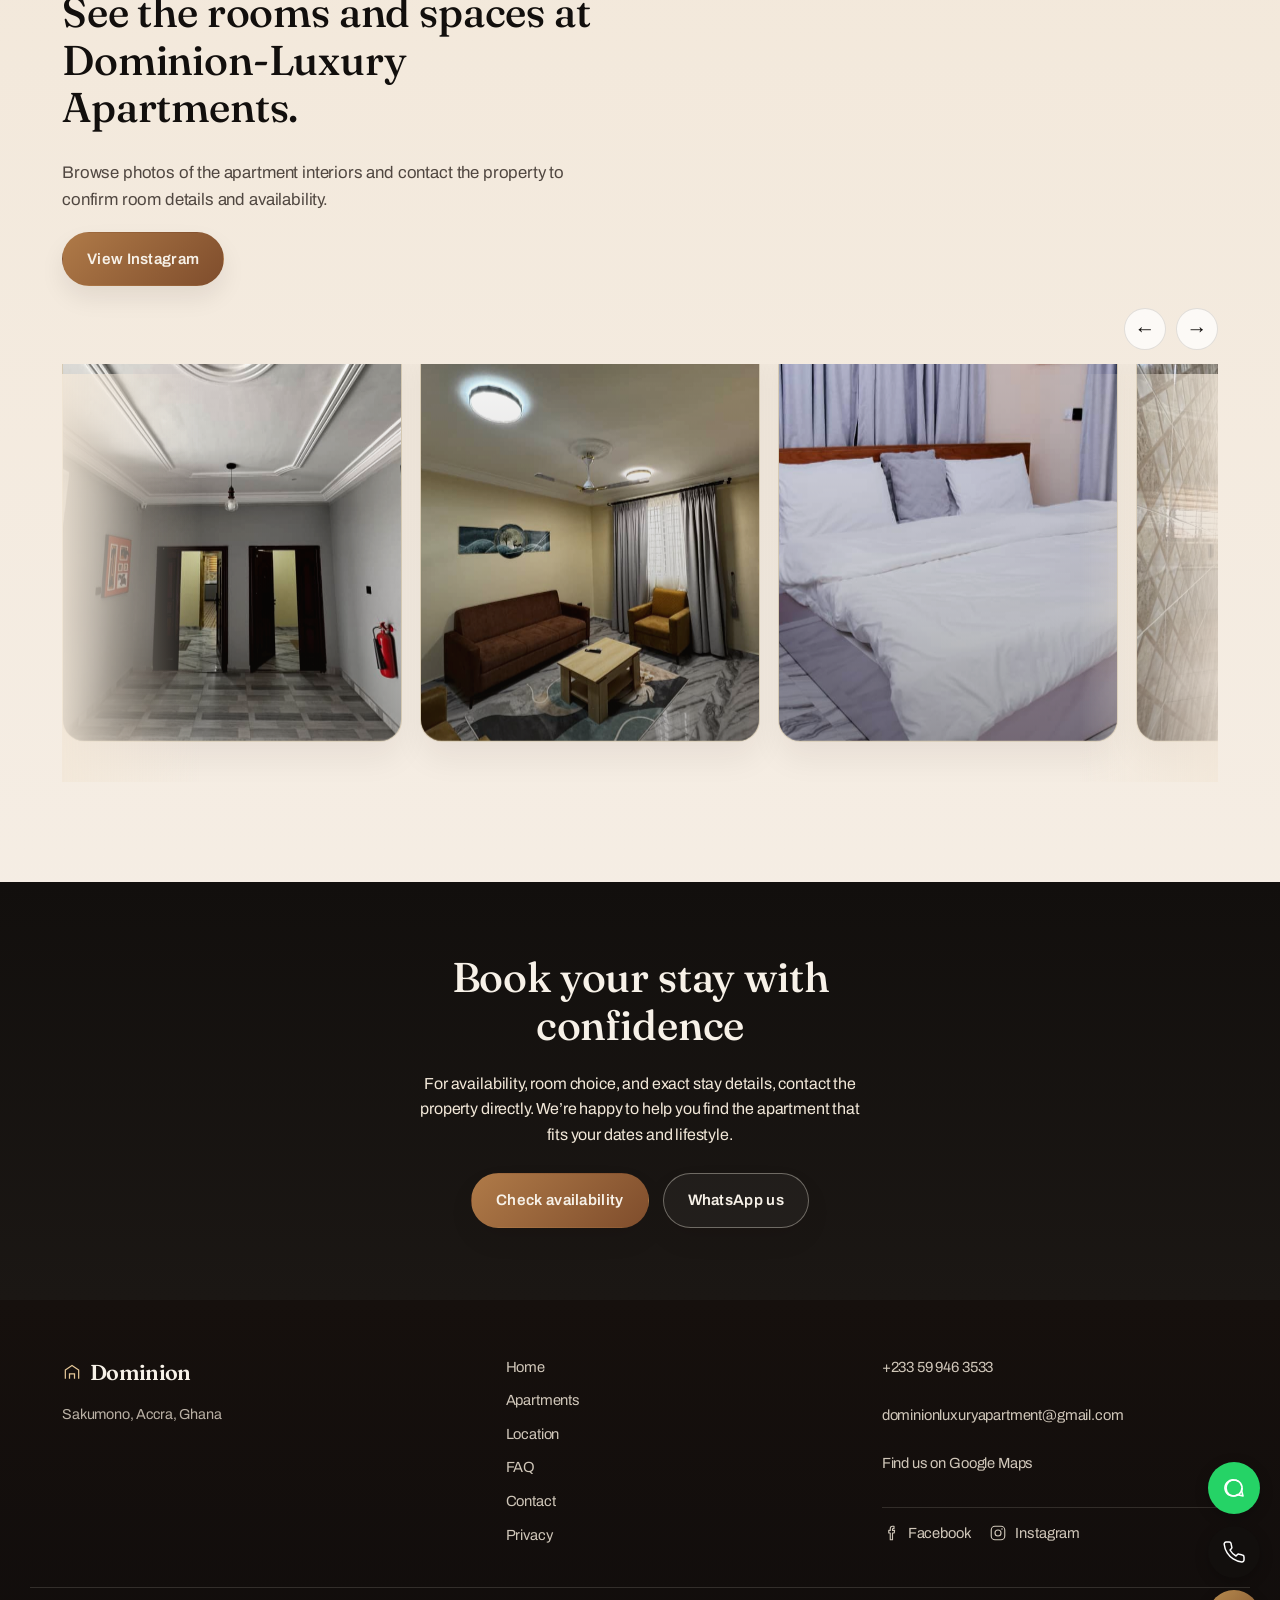
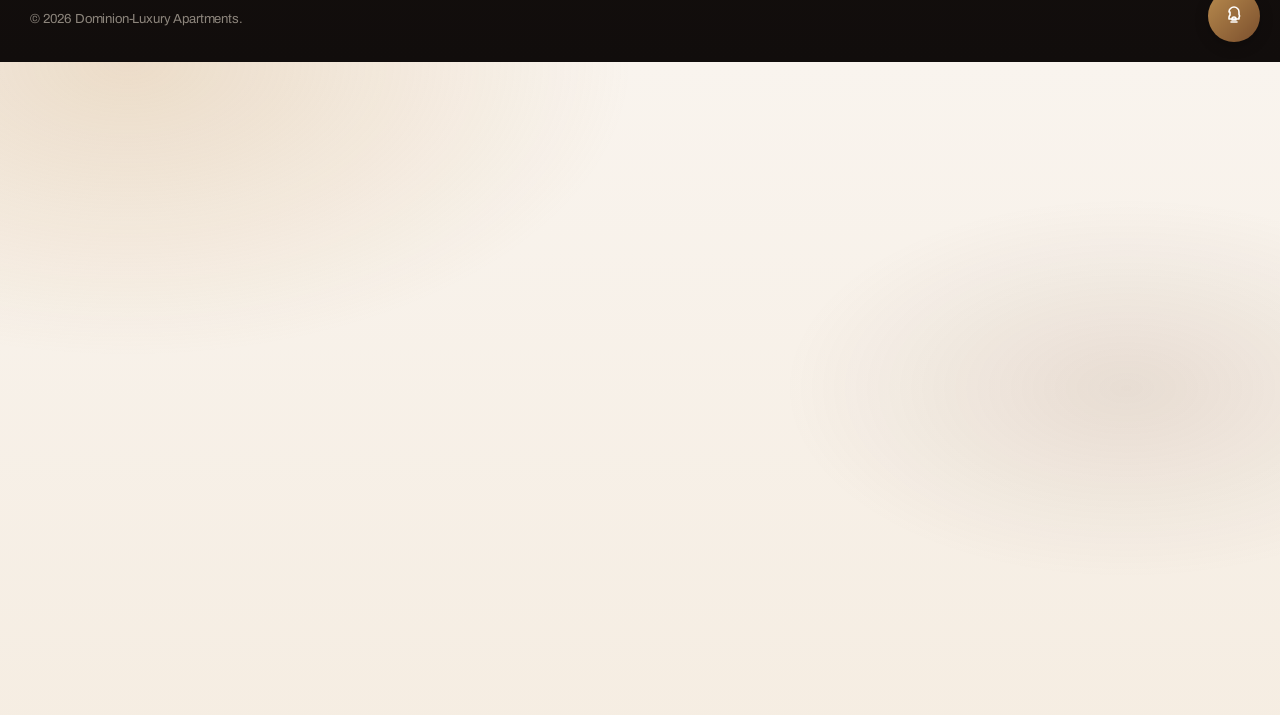
==== commit 9ca558ed: "Add 404, privacy page, sitemap and site audit" ====
--- a/apartments.html
+++ b/apartments.html
@@ -4,16 +4,17 @@
 <meta charset="UTF-8">
 <meta name="viewport" content="width=device-width, initial-scale=1.0">
 <title>Rooms &amp; the Stay — Dominion-Luxury Apartments, Sakumono</title>
-<meta name="description" content="Explore the rooms and atmosphere at Dominion-Luxury Apartments in Sakumono, Accra — a boutique boutique-hotel feel with direct booking support.">
+<meta name="description" content="View apartment photos and confirmed daily rates for Dominion-Luxury Apartments in Sakumono, Accra. Contact the property to check dates and facilities.">
+<link rel="canonical" href="https://dominionluxuryapartment.com/apartments.html">
 <meta property="og:title" content="Rooms & the Stay — Dominion-Luxury Apartments, Sakumono">
-<meta property="og:description" content="Explore the rooms and atmosphere at Dominion-Luxury Apartments in Sakumono, Accra — a boutique boutique-hotel feel with direct booking support.">
+<meta property="og:description" content="View apartment photos and confirmed daily rates for Dominion-Luxury Apartments in Sakumono, Accra. Contact the property to check dates and facilities.">
 <meta property="og:type" content="website">
-<meta property="og:url" content="https://www.dominionluxuryapartments.com/apartments.html">
-<meta property="og:image" content="images/pool-photo-11.jpg">
+<meta property="og:url" content="https://dominionluxuryapartment.com/apartments.html">
+<meta property="og:image" content="https://dominionluxuryapartment.com/images/pool-photo-11.jpg">
 <meta name="twitter:card" content="summary_large_image">
 <meta name="twitter:title" content="Rooms & the Stay — Dominion-Luxury Apartments, Sakumono">
-<meta name="twitter:description" content="Explore the rooms and atmosphere at Dominion-Luxury Apartments in Sakumono, Accra — a boutique boutique-hotel feel with direct booking support.">
-<meta name="twitter:image" content="images/pool-photo-11.jpg">
+<meta name="twitter:description" content="View apartment photos and confirmed daily rates for Dominion-Luxury Apartments in Sakumono, Accra. Contact the property to check dates and facilities.">
+<meta name="twitter:image" content="https://dominionluxuryapartment.com/images/pool-photo-11.jpg">
 <link rel="icon" href="data:image/svg+xml,%3Csvg xmlns='http://www.w3.org/2000/svg' viewBox='0 0 24 24'%3E%3Crect width='24' height='24' fill='%231C1712'/%3E%3Cpath d='M6 18V9l6-4 6 4v9' stroke='%23AD8A4E' stroke-width='1.6' fill='none'/%3E%3C/svg%3E">
 <link rel="preconnect" href="https://fonts.googleapis.com">
 <link rel="preconnect" href="https://fonts.gstatic.com" crossorigin>
@@ -51,29 +52,29 @@
 
   <section class="page-banner">
     <div class="wrap">
-      <p class="hero-tag">Dominion-Luxury Apartments — Lashibi, Accra</p>
-      <h1>Fully furnished apartments for refined short stays</h1>
-      <p class="section-lead">Modern, newly built apartment living in a secure and serene neighborhood, designed for guests who want comfort, privacy, and a polished lifestyle in Accra.</p>
+      <p class="hero-tag">Dominion-Luxury Apartments — Sakumono, Accra</p>
+      <h1>Studio and one-bedroom apartments in Sakumono</h1>
+      <p class="section-lead">View photos and confirmed daily rates for Dominion-Luxury Apartments. Contact the property to check dates and confirm facilities.</p>
     </div>
   </section>
 
   <section class="about-stay">
     <div class="wrap">
       <div class="offer-header">
-        <p class="eyebrow">Short-stay rental</p>
-        <h2>Fully Furnished &amp; Newly Built Apartments For Short-Stay Rental</h2>
+        <p class="eyebrow">Apartment options</p>
+        <h2>Choose the room type for your stay.</h2>
       </div>
       <div class="property-summary">
         <div class="summary-card">
           <span>Location</span>
-          <strong>Lashibi - Accra</strong>
+          <strong>Sakumono - Accra</strong>
         </div>
         <div class="summary-card">
-          <span>Best for</span>
-          <strong>Short stays, business trips, and quiet city living</strong>
-        </div>
-      </div>
-      <p class="section-lead">Designed for guests who value comfort, privacy, and simplicity, these homes combine premium finishes with a secure, peaceful setting. Ideal for stays that need a polished environment without the stress of a busy hotel or large apartment complex.</p>
+          <span>Room types</span>
+          <strong>Studio and one-bedroom apartments</strong>
+        </div>
+      </div>
+      <p class="section-lead">Contact the property directly to confirm availability, included facilities, and any details important to your stay.</p>
     </div>
   </section>
 
@@ -81,30 +82,29 @@
     <div class="wrap">
       <div class="section-heading">
         <p class="eyebrow">Rates</p>
-        <h2>Flexible, simple, and guest-friendly pricing.</h2>
+        <h2>Confirmed daily rates.</h2>
       </div>
 
       <div class="rate-cards">
         <article class="rate-card">
           <span class="rate-label">Studio Apartment</span>
           <h3>Daily</h3>
-          <p class="rate-price">GHC 450</p>
-          <p>Perfect for solo guests or short city breaks seeking a clean, smart, and affordable space.</p>
+          <p class="rate-price">GHS 450</p>
+          <p>Contact the property to confirm availability and included facilities.</p>
         </article>
 
         <article class="rate-card">
           <span class="rate-label">1 Bedroom Apartment</span>
           <h3>Daily</h3>
-          <p class="rate-price">GHC 600</p>
-          <p>Comfortable for couples, professionals, or guests wanting more privacy and space.</p>
+          <p class="rate-price">GHS 600</p>
+          <p>Contact the property to confirm availability and included facilities.</p>
         </article>
 
         <article class="rate-card is-featured">
           <span class="rate-label">1 Bedroom Apartment</span>
           <h3>Monthly</h3>
-          <p class="rate-price">GHC 10,000</p>
-          <p>Designed for longer stays with a more relaxed and stable living setup.</p>
-          <small>6 months advance or more</small>
+          <p class="rate-price">Ask us</p>
+          <p>Contact the property directly for current monthly rates and terms.</p>
         </article>
       </div>
     </div>
@@ -113,71 +113,61 @@
   <section class="amenity-section">
     <div class="wrap">
       <div class="section-heading">
-        <p class="eyebrow">What’s included</p>
-        <h2>Everything guests need for comfortable daily living.</h2>
-      </div>
-
-      <div class="amenity-grid">
-        <div class="amenity-item"><span class="amenity-tag">Lifestyle</span><h3>Swimming Pool</h3><p>Refresh and unwind in a calm poolside setting built for relaxation.</p></div>
-        <div class="amenity-item"><span class="amenity-tag">Security</span><h3>Gated Compound</h3><p>Enjoy added peace of mind in a secure, managed environment.</p></div>
-        <div class="amenity-item"><span class="amenity-tag">Peace</span><h3>Serene, Quiet Environment</h3><p>Quiet surroundings help create a more restful and rejuvenating experience.</p></div>
-        <div class="amenity-item"><span class="amenity-tag">Connectivity</span><h3>WiFi</h3><p>Stay connected with dependable internet for work, streaming, and daily life.</p></div>
-        <div class="amenity-item"><span class="amenity-tag">Comfort</span><h3>24/7 Water Flow</h3><p>Enjoy constant access to water for everyday ease and convenience.</p></div>
-        <div class="amenity-item"><span class="amenity-tag">Cooling</span><h3>Air Conditioning</h3><p>Stay cool and comfortable in a modern, climate-controlled apartment.</p></div>
-        <div class="amenity-item"><span class="amenity-tag">Home</span><h3>Equipped Kitchen</h3><p>Cook with ease in a practical kitchen complete for everyday living.</p></div>
-        <div class="amenity-item"><span class="amenity-tag">Power</span><h3>Standby Plant</h3><p>Built for continuity and peace of mind with backup power support.</p></div>
-        <div class="amenity-item"><span class="amenity-tag">Entertainment</span><h3>TV</h3><p>Relax with entertainment after a long day or an evening at home.</p></div>
-        <div class="amenity-item"><span class="amenity-tag">Leisure</span><h3>Parties Allowed</h3><p>Enjoy social moments in a friendly environment that supports gatherings.</p></div>
-        <div class="amenity-item"><span class="amenity-tag">Space</span><h3>Large Compound</h3><p>Open outdoor space creates a more relaxed, spacious and welcoming atmosphere.</p></div>
-        <div class="amenity-item"><span class="amenity-tag">Parking</span><h3>Car Park</h3><p>Convenient parking adds ease for guests with vehicles and long-stay plans.</p></div>
-      </div>
+        <p class="eyebrow">Before booking</p>
+        <h2>Confirm which facilities are available.</h2>
+      </div>
+      <p class="section-lead">Facilities and services have not been independently confirmed here. Contact the property to check what is available for your dates and room type before booking.</p>
+      <a class="btn btn-primary" href="contact.html">Ask about facilities</a>
     </div>
   </section>
 
   <section class="gallery-section" id="gallery">
     <div class="wrap">
       <div class="section-heading">
-        <p class="eyebrow">Instagram-inspired gallery</p>
-        <h2>Lifestyle shots that match the look and feel of Dominion-Luxury Apartments.</h2>
-      </div>
-      <p class="section-lead">This apartment gallery brings together warm-toned interiors, resort-style comfort, and polished city-living details to mirror the luxury experience guests expect. For the full visual story, see the property’s Instagram profile and keep up with fresh updates from the apartment.</p>
+        <p class="eyebrow">Apartment gallery</p>
+        <h2>See the rooms and spaces at Dominion-Luxury Apartments.</h2>
+      </div>
+      <p class="section-lead">Browse photos of the apartment interiors and contact the property to confirm room details and availability.</p>
       <div class="gallery-cta-row">
         <a class="btn btn-primary" href="https://www.instagram.com/dominion_luxury_apartments/" target="_blank" rel="noopener">View Instagram</a>
       </div>
 
-      <div class="gallery-slider-shell">
+      <div class="gallery-slider-shell" aria-label="Apartment photos">
         <div class="gallery-slider-controls" aria-label="Gallery navigation">
           <button class="gallery-arrow gallery-arrow-prev" type="button" aria-label="Previous gallery image">←</button>
           <button class="gallery-arrow gallery-arrow-next" type="button" aria-label="Next gallery image">→</button>
         </div>
 
         <div class="gallery-grid gallery-grid--single" id="galleryGrid" aria-label="Apartment photo gallery">
-          <button type="button" class="gallery-tile image-tile" data-caption="Warm lounge styling that makes the apartment feel calm and elevated" data-image="images/pool-photo-10.jpg">
-            <img src="images/pool-photo-10.jpg" alt="Luxury lounge area with elegant apartment styling" loading="eager" decoding="async" />
-          </button>
-          <button type="button" class="gallery-tile image-tile" data-caption="Comfort-first bedroom styling for a quiet, restful stay" data-image="images/pool-photo-11.jpg">
-            <img src="images/pool-photo-11.jpg" alt="Luxury apartment bedroom with soft, comfortable decor" loading="lazy" decoding="async" />
-          </button>
-          <button type="button" class="gallery-tile image-tile" data-caption="A polished entrance that gives the property a boutique residential feel" data-image="images/pool-photo-12.jpg">
-            <img src="images/pool-photo-12.jpg" alt="Apartment entrance and building frontage" loading="lazy" decoding="async" />
-          </button>
-          <button type="button" class="gallery-tile image-tile" data-caption="The Sakumono property setting brings a calm coastal atmosphere to the stay" data-image="images/pool-photo-13.jpg">
-            <img src="images/pool-photo-13.jpg" alt="Dominion-Luxury Apartments building view from the surrounding area" loading="lazy" decoding="async" />
-          </button>
-          <button type="button" class="gallery-tile image-tile" data-caption="A practical, warm kitchen designed for easy everyday living" data-image="images/pool-photo-16.jpg">
-            <img src="images/pool-photo-16.jpg" alt="Modern kitchen in the apartment" loading="lazy" decoding="async" />
-          </button>
-          <button type="button" class="gallery-tile image-tile" data-caption="Poolside comfort and a resort-like setting for a relaxed stay" data-image="images/pool-photo-17.jpg">
-            <img src="images/pool-photo-17.jpg" alt="Pool area with resort-style apartment surroundings" loading="lazy" decoding="async" />
-          </button>
-          <button type="button" class="gallery-tile image-tile" data-caption="Large shared grounds that add space, calm and a guest-friendly feel" data-image="images/pool-photo-18.jpg">
-            <img src="images/pool-photo-18.jpg" alt="Large apartment compound with open outdoor space" loading="lazy" decoding="async" />
-          </button>
-          <button type="button" class="gallery-tile image-tile" data-caption="A comfortable lounge arrangement for slow evenings and relaxed downtime" data-image="images/pool-photo-1.jpg">
-            <img src="images/pool-photo-1.jpg" alt="Apartment lounge and TV area" loading="lazy" decoding="async" />
-          </button>
-          <button type="button" class="gallery-tile image-tile" data-caption="A premium bedroom mood with airy, restful styling" data-image="images/pool-photo-2.jpg">
-            <img src="images/pool-photo-2.jpg" alt="Premium bedroom interior with warm luxury accents" loading="lazy" decoding="async" />
+          <button type="button" class="gallery-tile image-tile" data-caption="Hallway inside the apartment leading toward the rooms" data-image="images/pool-photo-10.jpg">
+            <img src="images/pool-photo-10.jpg" alt="Apartment hallway with tiled flooring and two doorways" loading="eager" decoding="async" />
+          </button>
+          <button type="button" class="gallery-tile image-tile" data-caption="Living room with a sofa and armchair" data-image="images/pool-photo-11.jpg">
+            <img src="images/pool-photo-11.jpg" alt="Living room with a brown sofa and armchair" loading="lazy" decoding="async" />
+          </button>
+          <button type="button" class="gallery-tile image-tile" data-caption="Bedroom photo from the Dominion-Luxury Apartments Google Maps listing" data-image="images/dominion-listing-photo.jpg">
+            <img src="images/dominion-listing-photo.jpg" alt="Bedroom with white bedding, a wood headboard, and gray curtains at Dominion-Luxury Apartments" loading="lazy" decoding="async" />
+          </button>
+          <button type="button" class="gallery-tile image-tile" data-caption="Kitchen with tiled walls and gray cabinets" data-image="images/pool-photo-12.jpg">
+            <img src="images/pool-photo-12.jpg" alt="Kitchen with tiled walls and gray cabinets" loading="lazy" decoding="async" />
+          </button>
+          <button type="button" class="gallery-tile image-tile" data-caption="Living room with gray sofas and a television" data-image="images/pool-photo-13.jpg">
+            <img src="images/pool-photo-13.jpg" alt="Living room with gray sofas and a television" loading="lazy" decoding="async" />
+          </button>
+          <button type="button" class="gallery-tile image-tile" data-caption="Bedroom with white bedding and a wardrobe" data-image="images/pool-photo-2.jpg">
+            <img src="images/pool-photo-2.jpg" alt="Bedroom with white bedding, curtains, and a wardrobe" loading="lazy" decoding="async" />
+          </button>
+          <button type="button" class="gallery-tile image-tile" data-caption="Bedroom with white bedding and gray curtains" data-image="images/pool-photo-17.jpg">
+            <img src="images/pool-photo-17.jpg" alt="Bedroom with white bedding and gray curtains" loading="lazy" decoding="async" />
+          </button>
+          <button type="button" class="gallery-tile image-tile" data-caption="Living room with sofas and a television" data-image="images/pool-photo-8.jpg">
+            <img src="images/pool-photo-8.jpg" alt="Living room with sofas and a television" loading="lazy" decoding="async" />
+          </button>
+          <button type="button" class="gallery-tile image-tile" data-caption="Tiled bathroom with a walk-in shower" data-image="images/pool-photo-1.jpg">
+            <img src="images/pool-photo-1.jpg" alt="Tiled bathroom with a walk-in shower" loading="lazy" decoding="async" />
+          </button>
+          <button type="button" class="gallery-tile image-tile" data-caption="Bedroom with white bedding and a wardrobe" data-image="images/pool-photo-3.jpg">
+            <img src="images/pool-photo-3.jpg" alt="Bedroom with white bedding, curtains, and a wardrobe" loading="lazy" decoding="async" />
           </button>
         </div>
       </div>
@@ -190,7 +180,7 @@
       <p>For availability, room choice, and exact stay details, contact the property directly. We’re happy to help you find the apartment that fits your dates and lifestyle.</p>
       <div class="hero-actions">
         <a class="btn btn-primary" href="contact.html">Check availability</a>
-        <a class="btn btn-ghost-dark" href="https://wa.me/233599463533?text=Hello%20Dominion-Luxury%20Apartments%2C%20I%20want%20to%20enquire%20about%20a%20studio%20or%201-bedroom%20apartment%20in%20Lashibi." target="_blank" rel="noopener">WhatsApp us</a>
+        <a class="btn btn-ghost-dark" href="https://wa.me/233599463533?text=Hello%20Dominion-Luxury%20Apartments%2C%20I%20want%20to%20enquire%20about%20a%20studio%20or%201-bedroom%20apartment%20in%20Sakumono." target="_blank" rel="noopener">WhatsApp us</a>
       </div>
     </div>
   </section>
@@ -206,7 +196,7 @@
         </span>
         Dominion
       </a>
-      <p>JXV4+WFF, Sakumono, Accra, Ghana</p>
+      <p>Sakumono, Accra, Ghana</p>
     </div>
     <nav class="footer-nav" aria-label="Footer">
       <a href="index.html">Home</a>
@@ -214,11 +204,12 @@
       <a href="location.html">Location</a>
       <a href="faq.html">FAQ</a>
       <a href="contact.html">Contact</a>
+      <a href="privacy.html">Privacy</a>
     </nav>
     <div class="footer-contact">
       <p><a href="tel:+233599463533">+233 59 946 3533</a></p>
       <p><a href="mailto:dominionluxuryapartment@gmail.com">dominionluxuryapartment@gmail.com</a></p>
-      <p><a href="https://www.google.com/maps/search/?api=1&query=JXV4%2BWFF+Sakumono" target="_blank" rel="noopener">4.2★ · 16 reviews on Google</a></p>
+      <p><a href="https://www.google.com/maps/search/?api=1&amp;query=5.644609640587883%2C-0.043361395659025616" target="_blank" rel="noopener">Find us on Google Maps</a></p>
       <div class="footer-social">
         <a href="https://web.facebook.com/p/Dominion-Luxury-Apartments-61573926465909/?_rdc=1&_rdr" target="_blank" rel="noopener" aria-label="Dominion-Luxury Apartments on Facebook">
           <svg viewBox="0 0 24 24" aria-hidden="true"><path d="M14 8.5V6.8c0-.5.3-.8.8-.8H16V3h-2.1C11.9 3 11 4.4 11 6.3v2.2H9V12h2v9h3v-9h2.3l.5-3.5H14z" fill="none" stroke="currentColor" stroke-width="1.5" stroke-linejoin="round"/></svg>
@@ -237,10 +228,10 @@
 </footer>
 
 <!-- Lightbox -->
-<div class="lightbox" id="lightbox" hidden>
+<div class="lightbox" id="lightbox" role="dialog" aria-modal="true" aria-label="Apartment photo viewer" aria-describedby="lightboxCaption" hidden>
   <button type="button" class="lightbox-close" id="lightboxClose" aria-label="Close photo">&times;</button>
   <div class="lightbox-content">
-    <img id="lightboxImage" src="" alt="" />
+    <img id="lightboxImage" alt="" />
     <p id="lightboxCaption"></p>
   </div>
 </div>
--- a/styles.css
+++ b/styles.css
@@ -61,7 +61,7 @@
 body::before {
   content: "";
   position: fixed;
-  inset: -10% -8% auto -8%;
+  inset: -10% 0 auto;
   height: 72vh;
   pointer-events: none;
   background:
@@ -103,8 +103,8 @@
 }
 
 @keyframes floatBg {
-  0% { transform: translate3d(-12px, 0, 0) scale(1); }
-  100% { transform: translate3d(12px, -10px, 0) scale(1.04); }
+  0% { transform: translate3d(0, 0, 0); }
+  100% { transform: translate3d(0, -10px, 0); }
 }
 
 @keyframes drift {
@@ -351,7 +351,7 @@
   content: "";
   position: absolute;
   inset: auto 4% 18% auto;
-  width: 420px;
+  width: min(420px, 90vw);
   height: 420px;
   background: radial-gradient(circle, rgba(226, 195, 147, 0.34), rgba(226, 195, 147, 0.12) 35%, transparent 68%);
   filter: blur(18px);
@@ -471,6 +471,12 @@
 @keyframes rise { from { opacity: 0; transform: translateY(14px); } to { opacity: 1; transform: translateY(0); } }
 @media (prefers-reduced-motion: reduce) {
   .hero-tag, .hero-title, .hero-sub, .hero .hero-actions { animation: none; opacity: 1; }
+  *, *::before, *::after {
+    animation-duration: 0.01ms !important;
+    animation-iteration-count: 1 !important;
+    scroll-behavior: auto !important;
+    transition-duration: 0.01ms !important;
+  }
   .hero-art,
   .feature-card,
   .mini-card,
@@ -482,6 +488,17 @@
     transition: none;
     transform: none !important;
   }
+  .gallery-slider-shell { overflow: visible; }
+  .gallery-grid {
+    animation: none !important;
+    display: flex;
+    flex-wrap: wrap;
+    transform: none !important;
+    width: 100%;
+    min-width: 0;
+  }
+  .gallery-grid::after,
+  .gallery-slider-controls { display: none; }
 }
 .hero-art {
   display: flex;
@@ -622,6 +639,7 @@
   right: 6%;
   bottom: 8%;
 }
+
 .building-svg {
   display: none;
 }
@@ -1046,7 +1064,7 @@
 }
 
 .mini-card.mood-suite {
-  background-image: url('images/pool-photo-1.jpg');
+  background-image: url('images/dominion-listing-photo.jpg');
 }
 
 .mini-card.mood-coastal {
@@ -1363,9 +1381,7 @@
 
 .testimonial-slider {
   display: grid;
-  grid-template-columns: auto 1fr auto;
-  gap: 18px;
-  align-items: center;
+  grid-template-columns: 1fr;
 }
 
 .testimonial-panel {
@@ -1415,24 +1431,6 @@
   font-size: 0.82rem;
   color: var(--ink-soft);
   opacity: 0.7;
-}
-
-.slider-btn {
-  width: 42px;
-  height: 42px;
-  border: 1px solid var(--stone-line);
-  background: var(--plaster);
-  color: var(--ink);
-  border-radius: 50%;
-  font-size: 1.3rem;
-  cursor: pointer;
-  transition: background 0.2s ease, transform 0.2s ease;
-}
-
-.slider-btn:hover {
-  background: var(--ink);
-  color: var(--plaster);
-  transform: translateY(-1px);
 }
 
 .faq-section {
@@ -1528,6 +1526,25 @@
 .page-banner .hero-tag { color: var(--brass-light); }
 .page-banner .btn { margin-top: 8px; }
 
+.privacy-section {
+  padding: 36px 0 56px;
+}
+
+.privacy-content {
+  max-width: 800px;
+  display: grid;
+  gap: 24px;
+}
+
+.privacy-content h2 {
+  margin-bottom: 10px;
+}
+
+.privacy-content p {
+  color: var(--ink-soft);
+  line-height: 1.75;
+}
+
 /* ---------- Intro / fact strip ---------- */
 .intro {
   padding: 22px 0 10px;
@@ -1724,6 +1741,7 @@
 }
 .gallery-slider-shell {
   margin-top: 22px;
+  overflow: hidden;
 }
 .gallery-slider-controls {
   display: flex;
@@ -1901,7 +1919,9 @@
 .location-list { list-style: none; margin: 0; padding: 0; }
 .location-list li { display: flex; justify-content: space-between; gap: 16px; padding: 16px 0; border-top: 1px solid var(--stone-line); font-size: 0.96rem; }
 .location-list li:last-child { border-bottom: 1px solid var(--stone-line); }
-.location-list li span:last-child { color: var(--clay-deep); white-space: nowrap; }
+.location-list li span:last-child,
+.location-list li a { color: var(--clay-deep); white-space: nowrap; }
+.location-list li a { text-underline-offset: 0.18em; }
 @media (max-width: 760px) { .location-inner { grid-template-columns: 1fr; } }
 .map-section { padding: 0 0 30px; }
 
@@ -2194,116 +2214,6 @@
   font-weight: 700;
   cursor: pointer;
 }
-.review-modal {
-  position: fixed;
-  inset: 0;
-  background: rgba(19, 14, 12, 0.7);
-  display: flex;
-  align-items: center;
-  justify-content: center;
-  padding: 20px;
-  z-index: 200;
-}
-.review-modal[hidden] {
-  display: none;
-}
-.review-modal__card {
-  width: min(440px, 100%);
-  background: linear-gradient(180deg, rgba(29, 22, 18, 0.97), rgba(19, 14, 12, 0.98));
-  border: 1px solid rgba(217, 190, 138, 0.2);
-  border-radius: 22px;
-  box-shadow: 0 24px 60px rgba(0,0,0,0.35);
-  padding: 22px 22px 18px;
-  color: var(--plaster);
-}
-.review-modal__header {
-  display: flex;
-  align-items: center;
-  justify-content: space-between;
-  gap: 12px;
-  margin-bottom: 14px;
-}
-.review-modal__title {
-  font-family: var(--font-display);
-  font-size: clamp(1.5rem, 1.2rem + 0.6vw, 2rem);
-  margin: 0;
-}
-.review-modal__close {
-  border: none;
-  background: rgba(255,255,255,0.08);
-  color: var(--plaster);
-  width: 30px;
-  height: 30px;
-  border-radius: 50%;
-  cursor: pointer;
-  font-size: 1.2rem;
-}
-.review-stars {
-  display: flex;
-  gap: 8px;
-  margin: 12px 0 16px;
-}
-.review-star {
-  appearance: none;
-  border: none;
-  background: transparent;
-  color: rgba(255,255,255,0.32);
-  font-size: 2rem;
-  line-height: 1;
-  cursor: pointer;
-  transition: transform 0.15s ease, color 0.15s ease;
-}
-.review-star.is-active {
-  color: #f4c76d;
-}
-.review-star:hover,
-.review-star:focus-visible {
-  transform: scale(1.08);
-}
-.review-form label {
-  display: block;
-  margin-bottom: 8px;
-  color: rgba(245,239,230,0.8);
-  font-size: 0.8rem;
-  letter-spacing: 0.04em;
-  text-transform: uppercase;
-}
-.review-form textarea {
-  width: 100%;
-  min-height: 120px;
-  resize: vertical;
-  border: 1px solid rgba(217,190,138,0.2);
-  border-radius: 14px;
-  background: rgba(255,255,255,0.05);
-  color: var(--plaster);
-  padding: 12px 14px;
-  font-size: 0.95rem;
-}
-.review-form textarea::placeholder {
-  color: rgba(245,239,230,0.48);
-}
-.review-actions {
-  display: flex;
-  justify-content: flex-end;
-  gap: 10px;
-  margin-top: 16px;
-}
-.review-submit,
-.review-cancel {
-  border: none;
-  border-radius: 12px;
-  padding: 10px 14px;
-  font-weight: 700;
-  cursor: pointer;
-}
-.review-submit {
-  background: linear-gradient(135deg, #d4ab6d, #9b5a3a);
-  color: #fff;
-}
-.review-cancel {
-  background: rgba(255,255,255,0.08);
-  color: var(--plaster);
-}
 @media (max-width: 540px) {
   .floating-actions { right: 16px; bottom: 16px; }
   .ai-chat-panel { right: 12px; bottom: 82px; width: min(92vw, 340px); }
@@ -2325,8 +2235,10 @@
     justify-content: flex-start;
     gap: 12px;
     padding: 22px 18px 30px;
-    transform: translateX(100%);
-    transition: transform 0.28s ease;
+    opacity: 0;
+    visibility: hidden;
+    pointer-events: none;
+    transition: opacity 0.28s ease, visibility 0s linear 0.28s;
     font-size: 1rem;
     box-shadow: -10px 0 26px rgba(0,0,0,0.14);
     border-left: 1px solid rgba(17,12,10,0.06);
@@ -2364,7 +2276,12 @@
     color: var(--plaster);
     border-color: transparent;
   }
-  .main-nav.is-open { transform: translateX(0); }
+  .main-nav.is-open {
+    opacity: 1;
+    visibility: visible;
+    pointer-events: auto;
+    transition: opacity 0.28s ease;
+  }
   .nav-toggle { display: flex; }
   .nav-toggle span { background: var(--plaster); }
   .hero-inner {
@@ -2501,9 +2418,6 @@
   .testimonial-slider {
     grid-template-columns: 1fr;
   }
-  .slider-btn {
-    display: none;
-  }
   .testimonial-panel {
     min-height: 220px;
   }
